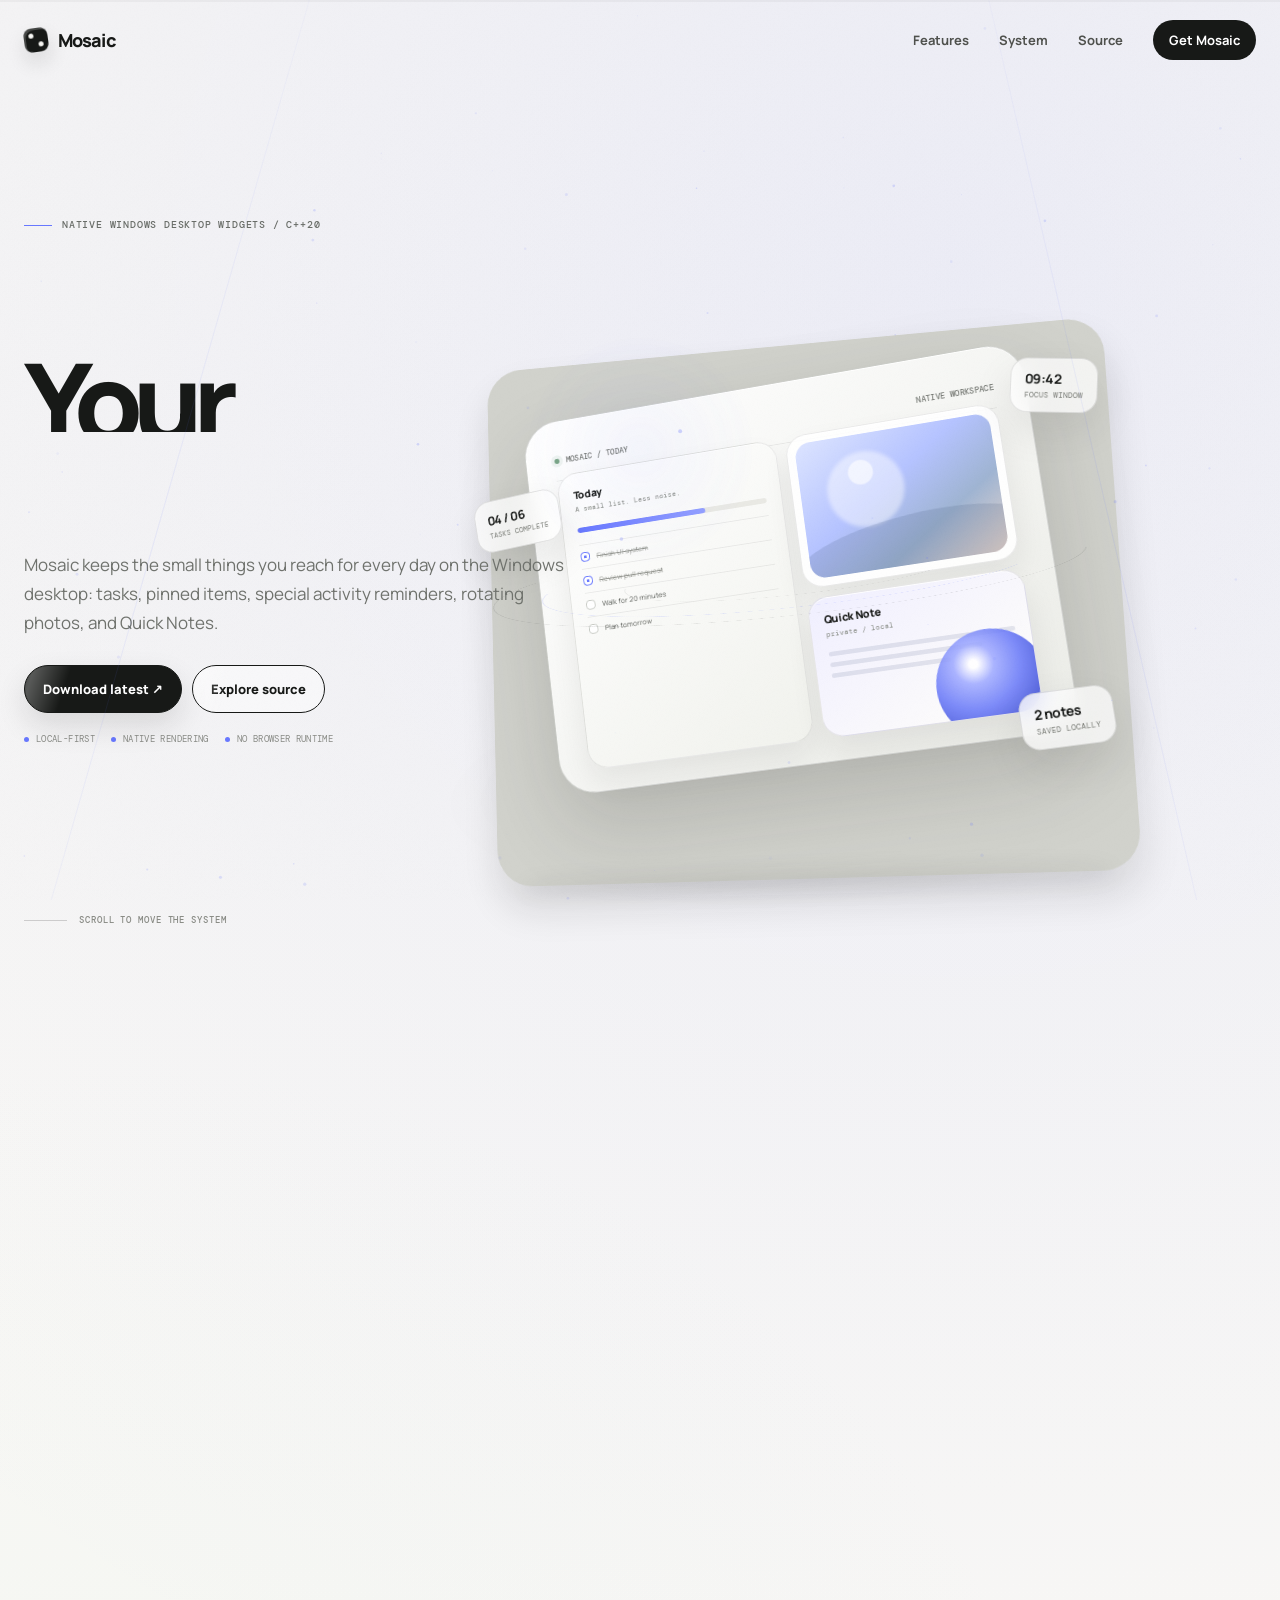
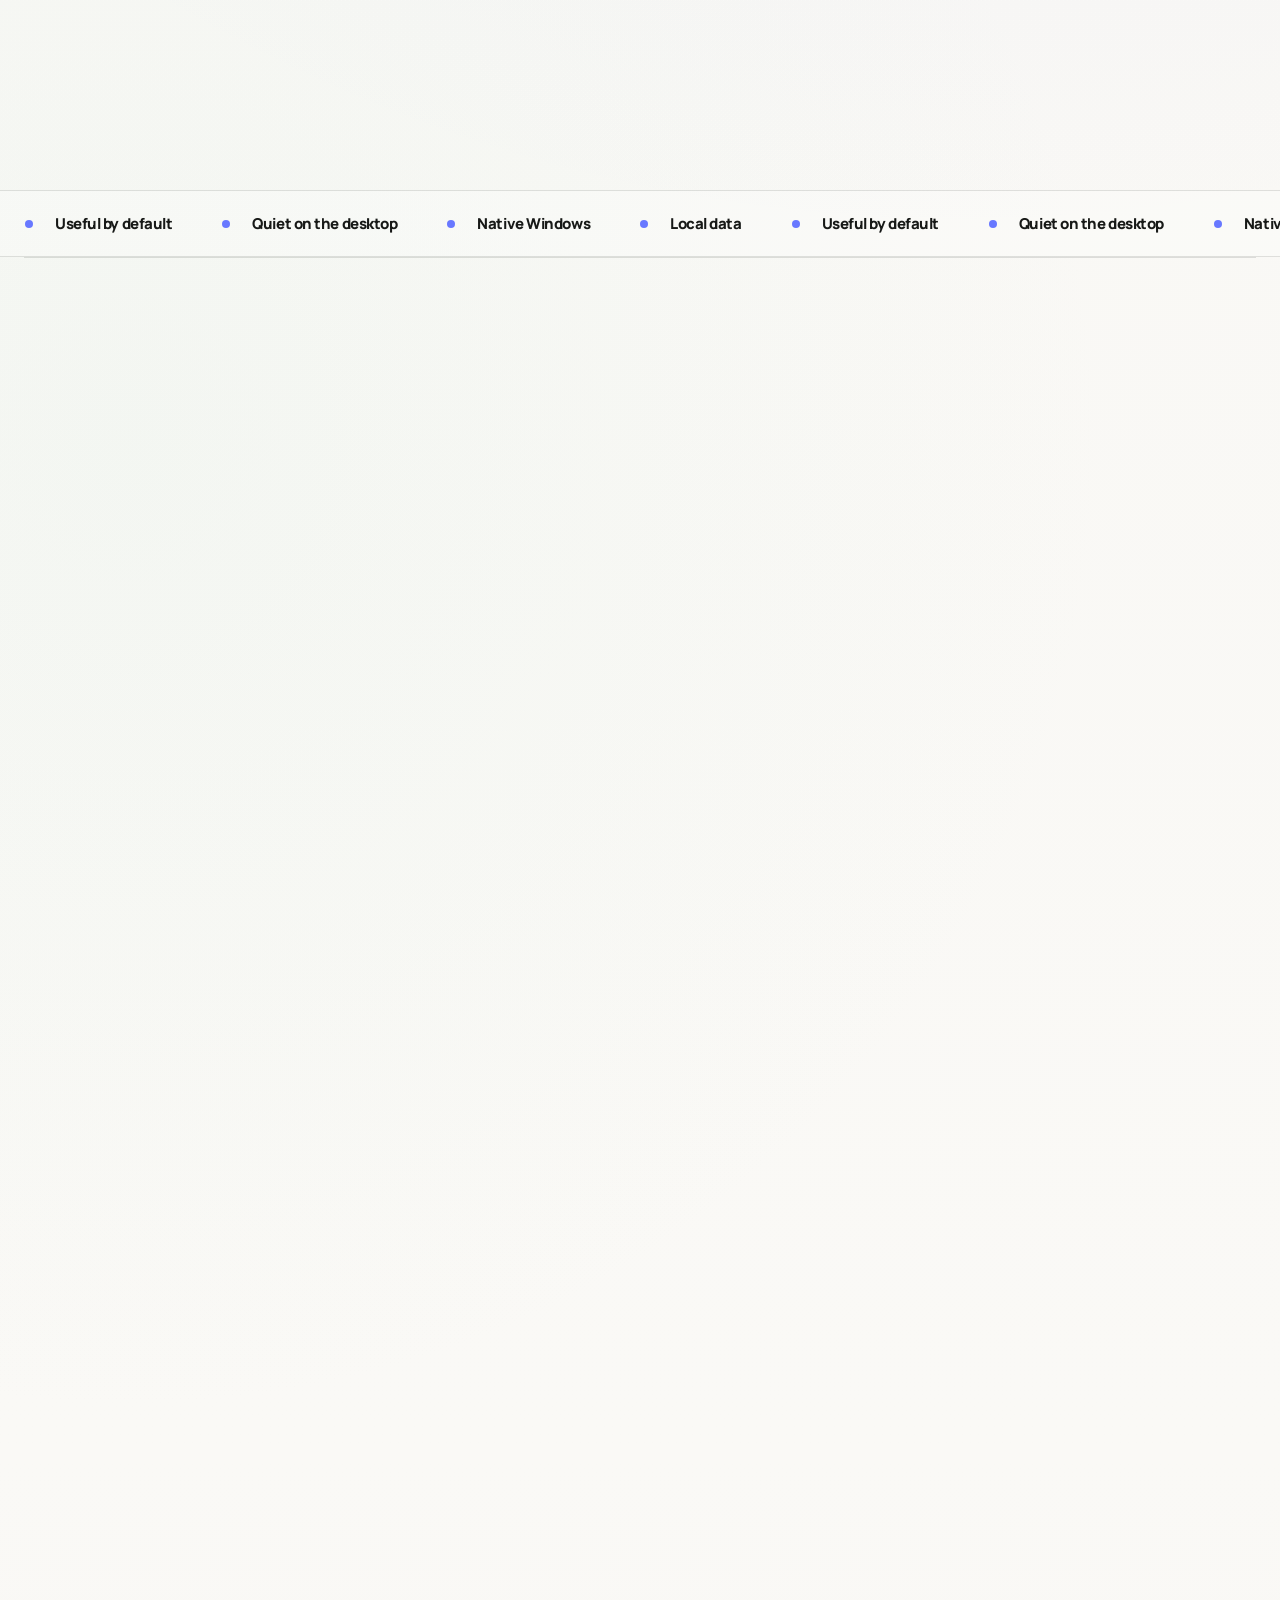
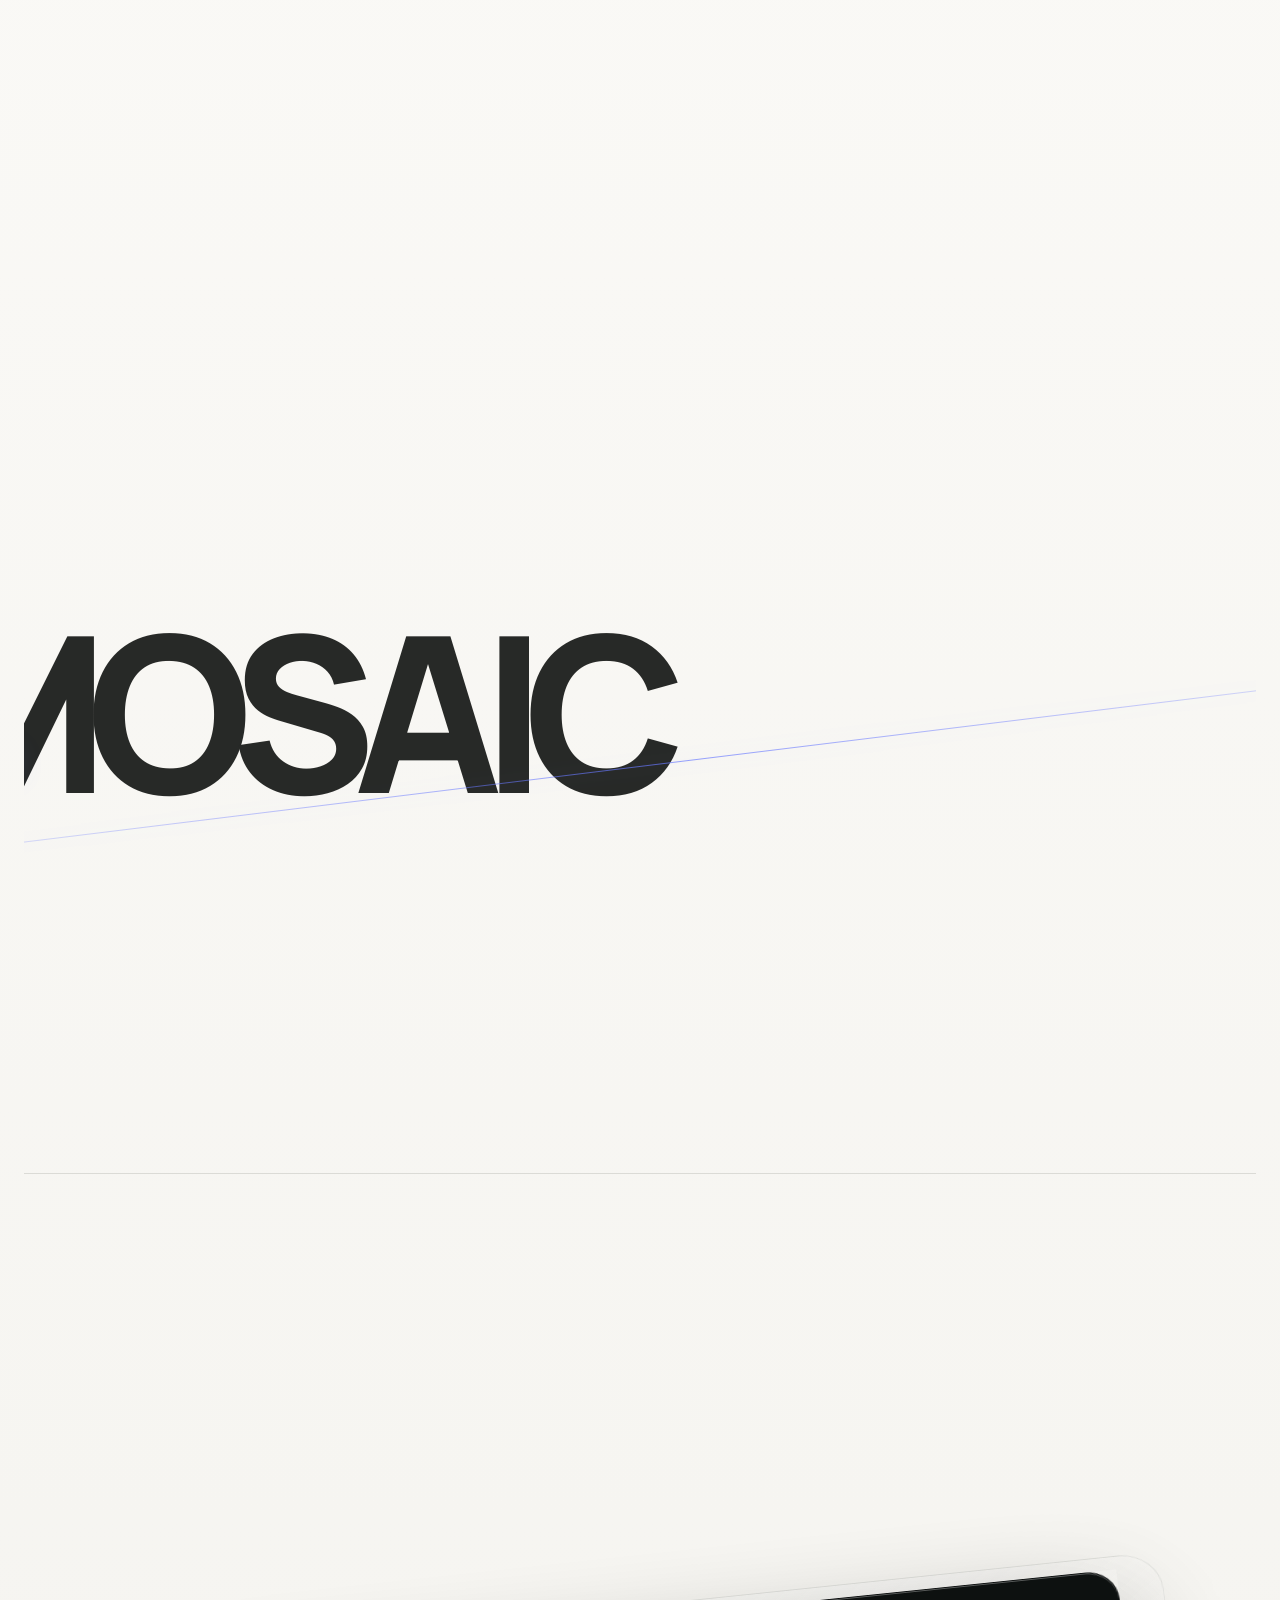
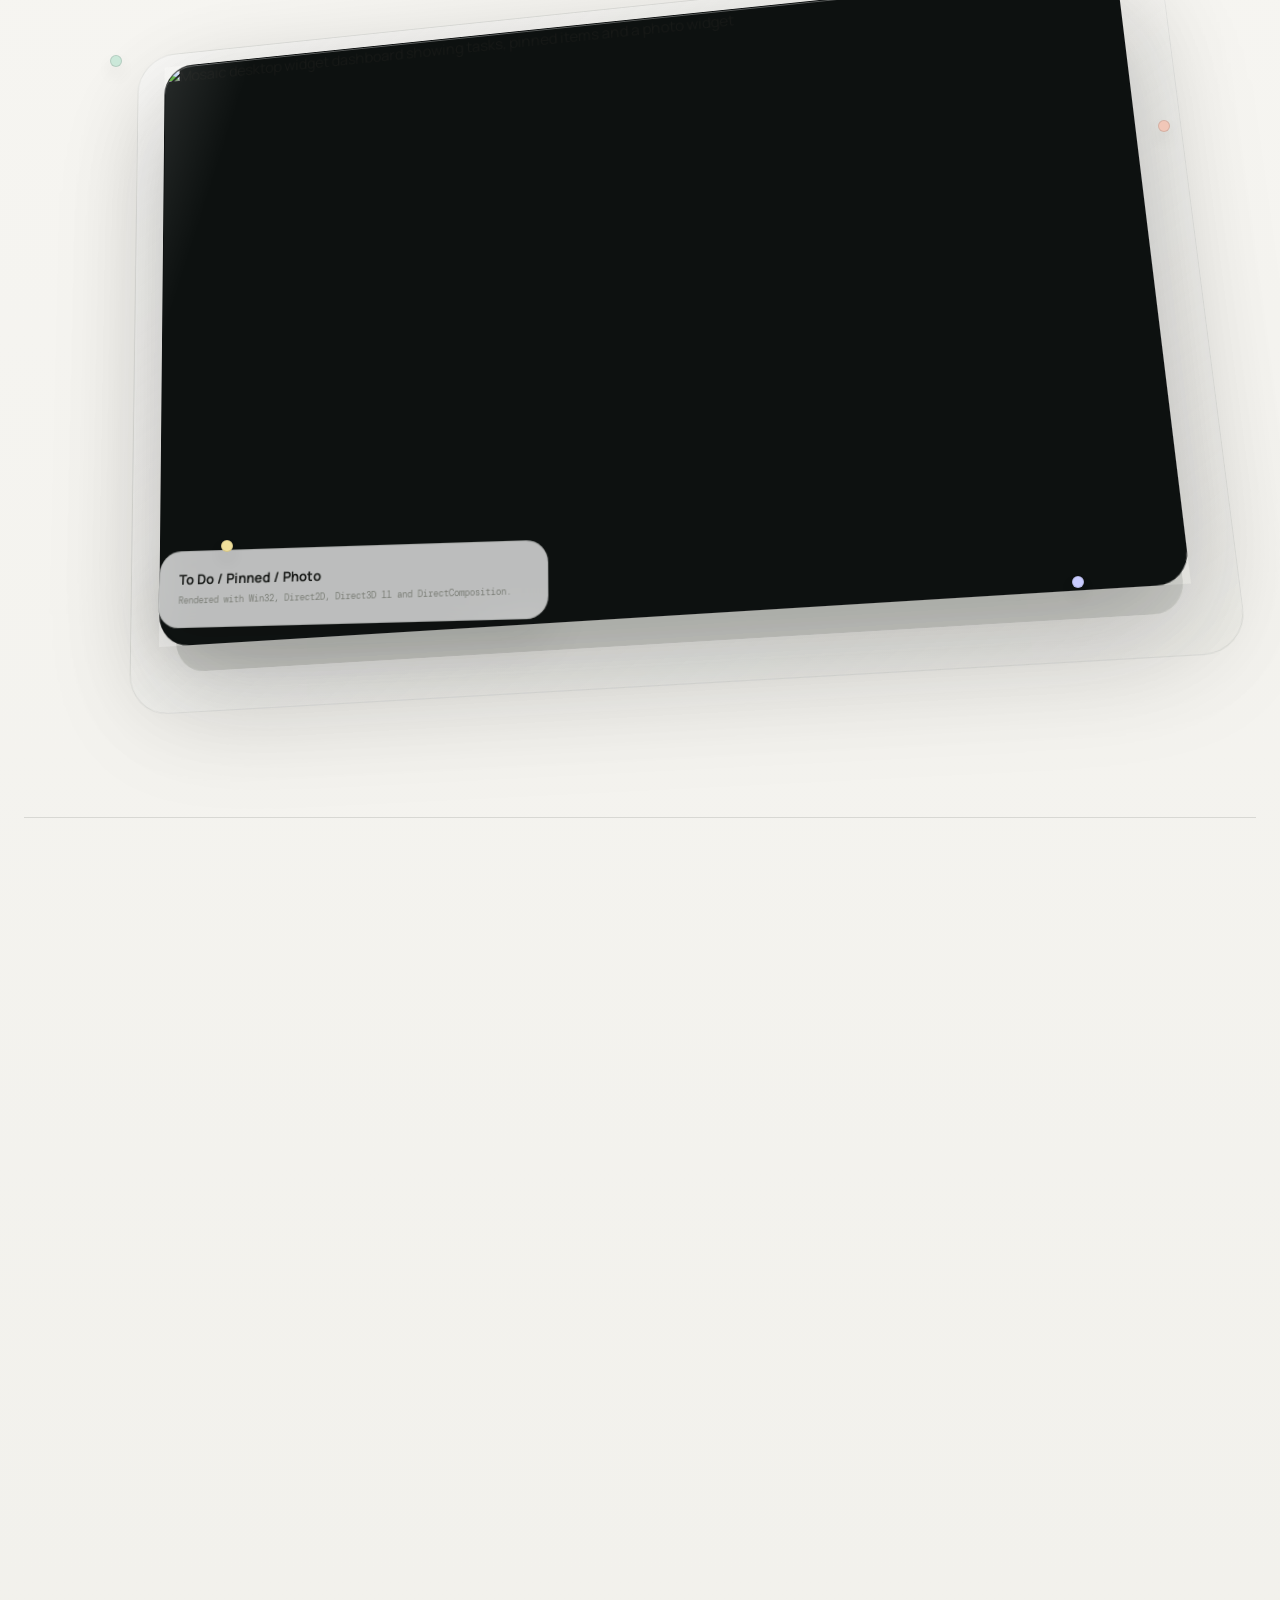
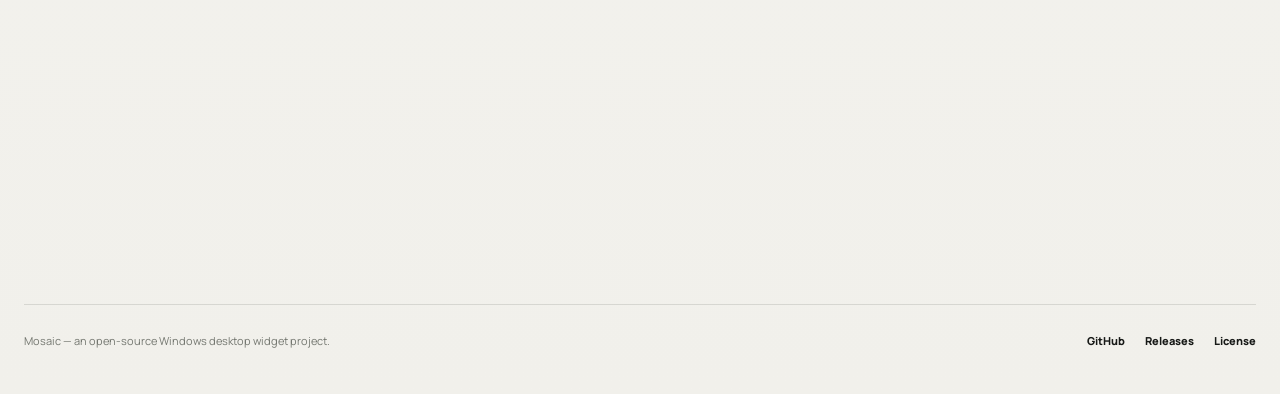
==== docs/web/index.html @ 10dc1e73 "adding the index.html file" ====
<!doctype html>
<html lang="en">
<head>
  <meta charset="utf-8">
  <meta name="viewport" content="width=device-width, initial-scale=1">
  <title>Mosaic — Desktop, in motion.</title>
  <meta name="description" content="Mosaic is a native Windows desktop widget dashboard built with C++20 for tasks, pinned items, reminders, photos and private notes.">
  <link rel="icon" href="../resources/icons/app.ico">
  <link rel="preconnect" href="https://fonts.googleapis.com">
  <link rel="preconnect" href="https://fonts.gstatic.com" crossorigin>
  <link href="https://fonts.googleapis.com/css2?family=DM+Mono:wght@400;500&family=Manrope:wght@400;500;600;700;800&display=swap" rel="stylesheet">
  <script defer src="https://cdnjs.cloudflare.com/ajax/libs/gsap/3.13.0/gsap.min.js"></script>
  <script defer src="https://cdnjs.cloudflare.com/ajax/libs/gsap/3.13.0/ScrollTrigger.min.js"></script>
  <style>
    :root {
      color-scheme: light;
      --bg: #f8f7f4;
      --bg-2: #f1f1ec;
      --paper: #fffefa;
      --ink: #171917;
      --muted: #6f726d;
      --line: rgba(23,25,23,.12);
      --line-strong: rgba(23,25,23,.18);
      --blue: #6878ff;
      --blue-deep: #4052df;
      --lavender: #c9ccff;
      --mint: #cbe8d9;
      --peach: #f1c7b8;
      --yellow: #f0df9a;
      --sky: #c4e3ef;
      --white: #fff;
      --shadow: 0 36px 100px rgba(20,24,20,.14);
      --shadow-soft: 0 18px 45px rgba(20,24,20,.09);
      --sans: Manrope, Inter, system-ui, -apple-system, BlinkMacSystemFont, "Segoe UI", sans-serif;
      --mono: "DM Mono", ui-monospace, SFMono-Regular, Menlo, Consolas, monospace;
    }

    * { box-sizing: border-box; }
    html { scroll-behavior: smooth; }
    body {
      margin: 0;
      color: var(--ink);
      background:
        radial-gradient(circle at 75% 4%, rgba(104,120,255,.09), transparent 24%),
        radial-gradient(circle at 10% 30%, rgba(203,232,217,.13), transparent 20%),
        linear-gradient(180deg, var(--bg) 0%, #faf9f6 45%, #f1f0eb 100%);
      font-family: var(--sans);
      -webkit-font-smoothing: antialiased;
      overflow-x: hidden;
    }
    body::after {
      content: "";
      position: fixed;
      inset: 0;
      pointer-events: none;
      z-index: 80;
      opacity: .17;
      background-image: url("data:image/svg+xml,%3Csvg xmlns='http://www.w3.org/2000/svg' width='180' height='180' viewBox='0 0 180 180'%3E%3Cfilter id='n'%3E%3CfeTurbulence type='fractalNoise' baseFrequency='.7' numOctaves='4' stitchTiles='stitch'/%3E%3C/filter%3E%3Crect width='100%25' height='100%25' filter='url(%23n)' opacity='.035'/%3E%3C/svg%3E");
      mix-blend-mode: multiply;
    }
    ::selection { background: var(--blue); color: #fff; }
    a { color: inherit; }
    button, a { -webkit-tap-highlight-color: transparent; }

    .shell { width: min(1240px, calc(100% - 48px)); margin: 0 auto; }
    .mono { font-family: var(--mono); }

    /* ---------- Top navigation ---------- */
    .site-header {
      height: 80px;
      display: flex;
      align-items: center;
      justify-content: space-between;
      position: relative;
      z-index: 90;
    }
    .brand {
      display: inline-flex;
      align-items: center;
      gap: 10px;
      text-decoration: none;
      font-weight: 800;
      letter-spacing: -.05em;
      font-size: 18px;
    }
    .brand-mark {
      position: relative;
      width: 24px;
      height: 24px;
      border-radius: 8px;
      background: var(--ink);
      transform: rotate(-8deg);
      box-shadow: inset 2px 2px 0 rgba(255,255,255,.2), 0 10px 20px rgba(23,25,23,.12);
    }
    .brand-mark::before,
    .brand-mark::after {
      content:"";
      position:absolute;
      width:5px; height:5px;
      border-radius:50%;
      background:var(--bg);
    }
    .brand-mark::before { left:5px; top:5px; }
    .brand-mark::after { right:5px; bottom:5px; }
    .nav {
      display:flex;
      align-items:center;
      gap:30px;
      font-size:13px;
      font-weight:700;
    }
    .nav a { text-decoration:none; color:#4f514d; transition:opacity .25s ease, transform .25s ease; }
    .nav a:hover { opacity:.55; transform:translateY(-1px); }
    .nav .cta {
      padding:11px 16px;
      border-radius:999px;
      background:var(--ink);
      color:#fff;
      transition:transform .35s cubic-bezier(.2,.8,.2,1), background .35s ease;
    }
    .nav .cta:hover { opacity:1; transform:translateY(-2px) scale(1.02); background:var(--blue); }

    /* ---------- Global ambient animation ---------- */
    .ambient {
      position: fixed;
      inset: 0;
      pointer-events:none;
      z-index: 2;
      overflow:hidden;
    }
    #particleCanvas { position:absolute; inset:0; width:100%; height:100%; }
    .cursor-aura {
      position:absolute;
      width:260px;
      height:260px;
      margin:-130px 0 0 -130px;
      border-radius:50%;
      background:radial-gradient(circle, rgba(104,120,255,.08), rgba(104,120,255,0) 66%);
      filter:blur(1px);
      transform:translate3d(-50vw,-50vh,0);
      opacity:.7;
      will-change:transform;
    }
    .ambient-thread {
      position:absolute;
      width:1px;
      height:180vh;
      top:-30vh;
      background:linear-gradient(to bottom, transparent, rgba(104,120,255,.14), transparent);
      filter:blur(.25px);
      opacity:.75;
      transform-origin:50% 50%;
    }
    .thread-a { left:12%; transform:rotate(16deg); animation:threadA 18s ease-in-out infinite; }
    .thread-b { right:13%; transform:rotate(-13deg); animation:threadB 21s ease-in-out infinite; }
    @keyframes threadA { 0%,100% { translate:0 0; } 50% { translate:22px 0; } }
    @keyframes threadB { 0%,100% { translate:0 0; } 50% { translate:-18px 0; } }

    /* ---------- Scroll progress ---------- */
    .scroll-meter {
      position:fixed;
      top:0; left:0;
      width:100%; height:2px;
      background:rgba(23,25,23,.045);
      z-index:120;
    }
    .scroll-meter span { display:block; width:0; height:100%; background:var(--blue); transform-origin:left center; }

    /* ---------- Hero: pinned, cinematic stage ---------- */
    .hero-wrap { position:relative; }
    .hero {
      min-height:190vh;
      position:relative;
      padding:30px 0 0;
    }
    .hero-sticky {
      position:sticky;
      top:0;
      height:calc(100vh - 4px);
      min-height:720px;
      display:grid;
      align-items:center;
      overflow:visible;
    }
    .hero-copy {
      position:absolute;
      left:0;
      top:11%;
      width:min(610px, 58vw);
      z-index:20;
    }
    .eyebrow {
      display:inline-flex;
      align-items:center;
      gap:10px;
      margin:0 0 22px;
      color:#696d68;
      font:500 10px/1.35 var(--mono);
      letter-spacing:.08em;
      text-transform:uppercase;
    }
    .eyebrow::before { content:""; width:28px; height:1px; background:var(--blue); }
    .hero h1 {
      margin:0;
      max-width:760px;
      font-size:clamp(70px, 8.6vw, 142px);
      line-height:.81;
      letter-spacing:-.09em;
      font-weight:800;
    }
    .hero h1 .line { display:block; overflow:hidden; }
    .hero h1 .word { display:inline-block; transform:translateY(115%); }
    .hero-desc {
      max-width:545px;
      margin:30px 0 0;
      font-size:17px;
      line-height:1.7;
      color:var(--muted);
    }
    .hero-actions { display:flex; flex-wrap:wrap; gap:10px; margin-top:27px; }
    .button {
      min-height:48px;
      display:inline-flex;
      align-items:center;
      justify-content:center;
      gap:9px;
      padding:0 18px;
      border-radius:999px;
      border:1px solid var(--ink);
      font-size:13px;
      font-weight:800;
      text-decoration:none;
      transition:transform .45s cubic-bezier(.2,.8,.2,1), background .35s ease, color .35s ease, box-shadow .35s ease;
      position:relative;
      overflow:hidden;
    }
    .button::after {
      content:"";
      position:absolute;
      left:-20%; top:-120%; width:45%; height:320%;
      background:linear-gradient(90deg, transparent, rgba(255,255,255,.28), transparent);
      transform:rotate(18deg);
      transition:transform .7s ease;
    }
    .button:hover { transform:translateY(-4px); }
    .button:hover::after { transform:translateX(300%) rotate(18deg); }
    .button-primary { background:var(--ink); color:#fff; box-shadow:0 13px 30px rgba(23,25,23,.12); }
    .button-primary:hover { background:var(--blue); border-color:var(--blue); box-shadow:0 16px 36px rgba(104,120,255,.22); }
    .button-secondary { background:rgba(255,255,255,.42); }
    .button-secondary:hover { background:rgba(255,255,255,.88); }
    .hero-meta { display:flex; flex-wrap:wrap; gap:16px; margin-top:20px; color:#8a8c87; font:400 9px/1.5 var(--mono); text-transform:uppercase; letter-spacing:.04em; }
    .hero-meta span { display:inline-flex; align-items:center; gap:7px; }
    .hero-meta i { width:5px; height:5px; border-radius:50%; background:var(--blue); }

    /* ---------- Hero 3D object ---------- */
    .hero-stage {
      position:absolute;
      inset:0;
      display:grid;
      place-items:center;
      perspective:1800px;
      pointer-events:none;
      z-index:12;
    }
    .hero-floor {
      position:absolute;
      width:740px;
      height:430px;
      border-radius:50%;
      background:radial-gradient(ellipse, rgba(23,25,23,.14), rgba(23,25,23,0) 70%);
      filter:blur(22px);
      transform:translate3d(170px,235px,-140px) rotateX(65deg) rotateZ(-10deg);
      opacity:.45;
    }
    .scene {
      width:min(730px, 58vw);
      aspect-ratio:1.18 / 1;
      position:relative;
      transform-style:preserve-3d;
      transform:translate3d(150px, 28px, 0) rotateX(8deg) rotateY(-13deg) rotateZ(-2deg) scale(.88);
      will-change:transform;
      z-index:10;
    }
    .scene-halo {
      position:absolute;
      left:10%; top:5%; width:80%; height:80%;
      border-radius:50%;
      background:
        radial-gradient(circle, rgba(104,120,255,.11), rgba(104,120,255,0) 62%),
        conic-gradient(from 15deg, rgba(201,204,255,.65), rgba(203,232,217,0), rgba(241,199,184,.55), rgba(196,227,239,0), rgba(201,204,255,.65));
      filter:blur(1px);
      animation:haloPulse 8s ease-in-out infinite;
      transform:translateZ(-50px);
    }
    @keyframes haloPulse { 0%,100% { scale:.94; rotate:0deg; opacity:.72; } 50% { scale:1.02; rotate:9deg; opacity:1; } }

    .orbit-ring {
      position:absolute;
      left:4%; top:13%;
      width:92%; height:68%;
      border:1px solid rgba(23,25,23,.11);
      border-radius:50%;
      transform:rotateX(69deg) rotateZ(-13deg) translateZ(-3px);
      animation:orbitFloat 18s linear infinite;
    }
    .orbit-ring::before,
    .orbit-ring::after { content:""; position:absolute; border:1px solid rgba(104,120,255,.17); border-radius:50%; }
    .orbit-ring::before { inset:8%; }
    .orbit-ring::after { inset:22%; border-color:rgba(23,25,23,.07); }
    .orbit-dot {
      position:absolute; width:14px; height:14px; border-radius:50%;
      top:-7px; left:24%;
      background:var(--blue);
      box-shadow:0 0 0 6px rgba(104,120,255,.10), 0 0 32px rgba(104,120,255,.4);
    }
    @keyframes orbitFloat { from { rotate:0deg; } to { rotate:360deg; } }

    .device {
      position:absolute;
      left:11%; top:13%; width:79%; height:70%;
      transform-style:preserve-3d;
      transform:translateZ(30px) rotateZ(-5deg);
    }
    .device-back {
      position:absolute; inset:0;
      border-radius:42px;
      background:linear-gradient(145deg, #ffffff, #ebece7);
      border:1px solid rgba(23,25,23,.16);
      box-shadow:0 38px 95px rgba(23,25,23,.16), inset 0 1px 0 rgba(255,255,255,.95);
    }
    .device-depth {
      position:absolute; inset:0;
      border-radius:42px;
      background:#d1d2cc;
      transform:translateZ(-30px) translateY(19px);
      box-shadow:0 26px 44px rgba(23,25,23,.12);
    }
    .device-depth::after {
      content:""; position:absolute; left:4%; right:4%; bottom:-10px; height:17px; border-radius:50%; background:rgba(23,25,23,.11); filter:blur(11px);
    }
    .device-topbar {
      position:absolute; left:6%; right:6%; top:6%; height:46px;
      display:flex; align-items:center; justify-content:space-between;
      border-bottom:1px solid rgba(23,25,23,.085);
      font:500 9px/1 var(--mono); color:#777a75;
      text-transform:uppercase; letter-spacing:.04em;
    }
    .device-topbar .left { display:flex; align-items:center; gap:8px; }
    .device-dot { width:6px; height:6px; border-radius:50%; background:#79a486; box-shadow:0 0 0 4px rgba(121,164,134,.11); }
    .device-content {
      position:absolute; left:6%; right:6%; top:15%; bottom:6%;
      display:grid; grid-template-columns:1.04fr .96fr; grid-template-rows:1.06fr .94fr; gap:11px;
      transform-style:preserve-3d;
    }
    .panel {
      position:relative;
      border:1px solid rgba(23,25,23,.09);
      border-radius:23px;
      overflow:hidden;
      background:rgba(255,255,255,.88);
      box-shadow:0 17px 33px rgba(23,25,23,.07), inset 0 1px 0 rgba(255,255,255,.9);
      transform-style:preserve-3d;
    }
    .panel.todo { grid-row:span 2; padding:17px; background:linear-gradient(145deg,#ffffff,#f1f2ed); }
    .panel.photo { padding:9px; }
    .panel.note { padding:16px; background:linear-gradient(145deg,#f0efff,#fffefa); }
    .panel-title { font-size:12px; font-weight:800; letter-spacing:-.03em; }
    .panel-sub { margin-top:3px; color:#858982; font:400 8px/1.4 var(--mono); }
    .progress { margin:16px 0 14px; height:6px; background:#e9e9e4; border-radius:999px; overflow:hidden; }
    .progress span { display:block; width:68%; height:100%; border-radius:inherit; background:linear-gradient(90deg,var(--blue),#94a0ff); animation:progressMove 5s ease-in-out infinite; }
    @keyframes progressMove { 0%,100% { width:62%; } 50% { width:76%; } }
    .task { display:flex; align-items:center; gap:8px; padding:8px 0; border-top:1px solid rgba(23,25,23,.07); font-size:8px; color:#585b56; }
    .task:first-of-type { border-top:0; }
    .check { width:11px; height:11px; border-radius:4px; border:1px solid #c6c9c3; background:#fff; }
    .task.done { color:#93958f; text-decoration:line-through; }
    .task.done .check { background:var(--blue); border-color:var(--blue); box-shadow:inset 0 0 0 3px #fff; }
    .photo-visual {
      position:relative; width:100%; height:100%; min-height:120px; border-radius:17px; overflow:hidden;
      background:
        radial-gradient(circle at 32% 28%, rgba(255,255,255,.62) 0 7%, transparent 8%),
        linear-gradient(145deg, #dce4ff 0%, #b5c3ff 42%, #9fb4d2 70%, #e8d6cc 100%);
    }
    .photo-visual::before { content:""; position:absolute; width:86px; height:86px; border-radius:50%; background:rgba(255,255,255,.46); left:14%; top:13%; filter:blur(2px); }
    .photo-visual::after { content:""; position:absolute; left:-10%; bottom:-22%; width:130%; height:58%; background:rgba(48,65,98,.14); border-radius:50% 50% 0 0; transform:rotate(-5deg); }
    .note-lines { margin-top:13px; display:grid; gap:7px; }
    .note-lines span { height:5px; border-radius:999px; background:rgba(65,79,124,.13); }
    .note-lines span:nth-child(2) { width:82%; }
    .note-lines span:nth-child(3) { width:64%; }
    .mini-orb {
      position:absolute; width:120px; height:120px; border-radius:50%; right:-11px; bottom:-26px;
      background:radial-gradient(circle at 36% 30%, #fff 0 4%, #9ca7ff 19%, #6475f7 44%, #3647d4 70%);
      filter:blur(.2px); opacity:.85; transform:translateZ(25px);
      animation:miniOrb 7s ease-in-out infinite;
    }
    @keyframes miniOrb { 0%,100% { transform:translate3d(0,0,25px) scale(1); } 50% { transform:translate3d(-8px,-8px,25px) scale(1.06); } }

    /* floating product fragments around main object */
    .float-card {
      position:absolute;
      padding:12px 14px;
      border-radius:18px;
      background:rgba(255,255,255,.73);
      border:1px solid rgba(23,25,23,.11);
      box-shadow:var(--shadow-soft);
      backdrop-filter:blur(12px);
      -webkit-backdrop-filter:blur(12px);
      font-size:10px;
      z-index:18;
      transform-style:preserve-3d;
      pointer-events:none;
    }
    .float-card strong { display:block; font-size:14px; letter-spacing:-.04em; }
    .float-card small { color:#777a74; font:400 8px/1.4 var(--mono); text-transform:uppercase; }
    .float-card.task-chip { left:3%; top:32%; transform:rotateZ(-8deg) translateZ(80px); animation:floatOne 7.5s ease-in-out infinite; }
    .float-card.time-chip { right:2%; top:16%; transform:rotateZ(6deg) translateZ(100px); animation:floatTwo 8.2s ease-in-out infinite; }
    .float-card.note-chip { right:3%; bottom:18%; transform:rotateZ(-5deg) translateZ(95px); animation:floatThree 9s ease-in-out infinite; }
    @keyframes floatOne { 0%,100% { translate:0 0; } 50% { translate:-6px -20px; } }
    @keyframes floatTwo { 0%,100% { translate:0 0; } 50% { translate:8px 16px; } }
    @keyframes floatThree { 0%,100% { translate:0 0; } 50% { translate:-7px 14px; } }

    .scroll-cue {
      position:absolute;
      left:0; bottom:9%;
      display:flex; align-items:center; gap:12px;
      color:#898b85;
      font:500 9px/1 var(--mono);
      letter-spacing:.1em; text-transform:uppercase;
    }
    .scroll-cue span { width:43px; height:1px; background:var(--line-strong); position:relative; overflow:hidden; }
    .scroll-cue span::after { content:""; position:absolute; left:-100%; width:100%; height:100%; background:var(--blue); animation:cue 2s linear infinite; }
    @keyframes cue { to { left:100%; } }

    /* ---------- Section framework ---------- */
    .section {
      position:relative;
      padding:150px 0;
      border-top:1px solid var(--line);
    }
    .section-head {
      display:grid;
      grid-template-columns:.86fr 1.14fr;
      gap:54px;
      align-items:end;
      margin-bottom:52px;
    }
    .section h2 {
      margin:0;
      font-size:clamp(42px, 5.4vw, 78px);
      line-height:.91;
      letter-spacing:-.075em;
      font-weight:800;
      max-width:770px;
    }
    .intro { margin:0; max-width:585px; font-size:16px; line-height:1.72; color:var(--muted); }

    /* ---------- Marquee ---------- */
    .marquee {
      width:100vw;
      margin-left:50%; transform:translateX(-50%);
      overflow:hidden;
      border-top:1px solid var(--line);
      border-bottom:1px solid var(--line);
      background:rgba(255,255,255,.25);
    }
    .marquee-track {
      display:flex; width:max-content;
      animation:marquee 24s linear infinite;
    }
    .marquee-item {
      display:flex; align-items:center; gap:22px;
      padding:22px 25px;
      font-weight:800; font-size:15px;
      letter-spacing:-.03em;
      white-space:nowrap;
    }
    .marquee-item i { width:8px; height:8px; border-radius:50%; background:var(--blue); display:block; }
    @keyframes marquee { to { transform:translateX(-50%); } }

    /* ---------- Features: animated mosaic grid ---------- */
    .feature-grid {
      display:grid;
      grid-template-columns:repeat(12, minmax(0,1fr));
      gap:12px;
    }
    .feature {
      min-height:350px;
      padding:23px 23px 0;
      border:1px solid var(--line);
      border-radius:28px;
      background:rgba(255,255,255,.38);
      overflow:hidden;
      position:relative;
      transform-style:preserve-3d;
      will-change:transform;
    }
    .feature:nth-child(1), .feature:nth-child(4) { grid-column:span 7; }
    .feature:nth-child(2), .feature:nth-child(3), .feature:nth-child(5), .feature:nth-child(6) { grid-column:span 5; }
    .feature:nth-child(2) { background:linear-gradient(145deg,rgba(201,204,255,.38),rgba(255,255,255,.34)); }
    .feature:nth-child(3) { background:linear-gradient(145deg,rgba(203,232,217,.42),rgba(255,255,255,.34)); }
    .feature:nth-child(4) { background:linear-gradient(145deg,rgba(196,227,239,.46),rgba(255,255,255,.34)); }
    .feature:nth-child(5) { background:linear-gradient(145deg,rgba(241,199,184,.4),rgba(255,255,255,.35)); }
    .feature:nth-child(6) { background:linear-gradient(145deg,rgba(240,223,154,.36),rgba(255,255,255,.35)); }
    .feature-number { display:block; margin-bottom:20px; color:#81847d; font:500 9px/1 var(--mono); text-transform:uppercase; letter-spacing:.08em; }
    .feature h3 { margin:0; font-size:24px; letter-spacing:-.05em; }
    .feature p { max-width:390px; margin:10px 0 0; color:#6f726c; font-size:13px; line-height:1.65; }
    .feature::after {
      content:"";
      position:absolute; width:200px; height:200px;
      right:-55px; bottom:-70px;
      border-radius:50%;
      border:1px solid rgba(23,25,23,.1);
      transform:translateZ(30px);
      box-shadow:0 0 0 18px rgba(255,255,255,.15), 0 0 0 36px rgba(255,255,255,.1);
    }
    .feature-visual { position:absolute; left:22px; right:22px; bottom:-42px; height:145px; transform-style:preserve-3d; }
    .tile {
      position:absolute; width:110px; height:74px; border-radius:18px;
      border:1px solid rgba(23,25,23,.12); box-shadow:0 18px 30px rgba(23,25,23,.09);
      transform-style:preserve-3d;
      background:var(--paper);
    }
    .tile::after { content:""; position:absolute; inset:9px; border:1px solid rgba(23,25,23,.08); border-radius:11px; }
    .tile.a { left:2%; bottom:5px; background:linear-gradient(145deg,#fff,#dfe3ff); transform:rotateZ(-8deg) rotateY(12deg) translateZ(20px); }
    .tile.b { left:26%; bottom:22px; background:linear-gradient(145deg,#f4fff9,#cbe8d9); transform:rotateZ(4deg) rotateY(-12deg) translateZ(35px); }
    .tile.c { left:53%; bottom:-3px; background:linear-gradient(145deg,#fff6f1,#f1c7b8); transform:rotateZ(10deg) rotateY(10deg) translateZ(15px); }
    .feature:hover .tile.a { animation:tileA 1.2s cubic-bezier(.2,.8,.2,1) forwards; }
    .feature:hover .tile.b { animation:tileB 1.2s cubic-bezier(.2,.8,.2,1) forwards; }
    .feature:hover .tile.c { animation:tileC 1.2s cubic-bezier(.2,.8,.2,1) forwards; }
    @keyframes tileA { to { translate:-6px -34px; rotate:-13deg; } }
    @keyframes tileB { to { translate:4px -43px; rotate:8deg; } }
    @keyframes tileC { to { translate:9px -20px; rotate:15deg; } }

    /* ---------- Interlude: giant type + moving line ---------- */
    .interlude {
      min-height:95vh;
      display:grid;
      align-items:center;
      position:relative;
      overflow:hidden;
    }
    .interlude-word {
      font-size:clamp(90px, 17vw, 250px);
      font-weight:800;
      letter-spacing:-.1em;
      line-height:.82;
      white-space:nowrap;
      transform:translateX(-8vw);
      opacity:.93;
    }
    .interlude-sub { max-width:430px; margin-top:24px; color:var(--muted); font-size:15px; line-height:1.7; }
    .sweep-line {
      position:absolute; width:160vw; height:1px;
      left:-30vw; top:52%;
      background:linear-gradient(90deg, transparent, rgba(104,120,255,.7), transparent);
      transform:rotate(-7deg);
      filter:drop-shadow(0 0 8px rgba(104,120,255,.3));
    }
    .sweep-orb {
      position:absolute; width:22px; height:22px; border-radius:50%; background:var(--blue);
      box-shadow:0 0 0 7px rgba(104,120,255,.1), 0 0 28px rgba(104,120,255,.3);
      top:calc(52% - 11px); left:-30px;
    }

    /* ---------- Product showcase ---------- */
    .showcase {
      min-height:115vh;
      display:grid;
      align-items:center;
    }
    .showcase-stage {
      min-height:720px;
      position:relative;
      perspective:1800px;
      display:grid;
      place-items:center;
      overflow:visible;
    }
    .showcase-frame {
      width:min(1000px, 90vw);
      aspect-ratio:1.63/1;
      position:relative;
      transform-style:preserve-3d;
      transform:rotateX(13deg) rotateY(-8deg) rotateZ(-3deg) translateZ(0);
      box-shadow:var(--shadow);
      will-change:transform;
    }
    .showcase-frame::before {
      content:""; position:absolute; inset:-38px -54px -64px;
      border:1px solid rgba(23,25,23,.08);
      border-radius:42px;
      transform:translateZ(-55px);
      background:linear-gradient(145deg,rgba(255,255,255,.48),rgba(220,222,217,.16));
    }
    .showcase-back {
      position:absolute; inset:0; border-radius:31px;
      background:#d7d8d3; transform:translateZ(-44px) translateY(24px);
    }
    .showcase-front {
      position:absolute; inset:0; overflow:hidden;
      border:1px solid rgba(23,25,23,.15);
      border-radius:31px;
      background:#0d1110;
      box-shadow:0 45px 120px rgba(23,25,23,.17), inset 0 1px 0 rgba(255,255,255,.3);
    }
    .showcase-front img { display:block; width:100%; height:100%; object-fit:cover; }
    .showcase-glint {
      position:absolute; left:-30%; top:-20%; width:28%; height:150%;
      background:linear-gradient(90deg,transparent,rgba(255,255,255,.16),transparent);
      transform:rotate(18deg);
      animation:glint 7s ease-in-out infinite;
    }
    @keyframes glint { 0%,55% { translate:0 0; opacity:0; } 65% { opacity:1; } 100% { translate:360% 0; opacity:0; } }
    .showcase-copy {
      position:absolute;
      left:3%; bottom:1%; z-index:5;
      width:min(380px,40vw);
      padding:17px 19px;
      border:1px solid var(--line);
      border-radius:21px;
      background:rgba(255,255,255,.72);
      backdrop-filter:blur(16px); -webkit-backdrop-filter:blur(16px);
      box-shadow:var(--shadow-soft);
      transform:translateZ(74px) rotateZ(2deg);
    }
    .showcase-copy strong { display:block; font-size:13px; }
    .showcase-copy p { margin:5px 0 0; color:#7c7f78; font:400 9px/1.55 var(--mono); }
    .showcase-bits { position:absolute; inset:0; pointer-events:none; z-index:12; }
    .bit { position:absolute; width:12px; height:12px; border-radius:50%; border:1px solid rgba(23,25,23,.13); background:#fff; box-shadow:0 8px 16px rgba(23,25,23,.08); }
    .bit.b1 { left:7%; top:15%; background:var(--mint); }
    .bit.b2 { right:7%; top:24%; background:var(--peach); }
    .bit.b3 { right:14%; bottom:11%; background:var(--lavender); }
    .bit.b4 { left:16%; bottom:16%; background:var(--yellow); }

    /* ---------- Technical section ---------- */
    .tech {
      display:grid;
      grid-template-columns:.82fr 1.18fr;
      gap:70px;
      align-items:start;
    }
    .tech-stack { display:flex; flex-wrap:wrap; gap:7px; margin-top:24px; }
    .tech-stack span { padding:9px 11px; border:1px solid var(--line); border-radius:999px; font:500 9px/1 var(--mono); color:#646762; background:rgba(255,255,255,.34); }
    .spec-list { border-top:1px solid var(--line); }
    .spec-row { display:grid; grid-template-columns:140px 1fr; gap:30px; padding:20px 0; border-bottom:1px solid var(--line); }
    .spec-row .label { color:#848780; font:500 9px/1.4 var(--mono); text-transform:uppercase; letter-spacing:.05em; }
    .spec-row .value { font-size:14px; line-height:1.65; color:#444742; }

    /* ---------- Closing ---------- */
    .closing { padding:70px 0 100px; }
    .privacy {
      display:grid; grid-template-columns:1fr auto; gap:40px; align-items:center;
      padding:46px;
      border-radius:34px;
      background:linear-gradient(135deg,#232825,#161917);
      color:#fff;
      position:relative;
      overflow:hidden;
    }
    .privacy::before {
      content:""; position:absolute; width:430px; height:430px; right:-110px; top:-150px; border-radius:50%;
      border:1px solid rgba(255,255,255,.08); box-shadow:0 0 0 34px rgba(255,255,255,.025), 0 0 0 68px rgba(255,255,255,.018);
      animation:privacyOrbit 16s linear infinite;
    }
    @keyframes privacyOrbit { to { rotate:360deg; } }
    .privacy .eyebrow { color:#b6bab3; position:relative; z-index:2; }
    .privacy .eyebrow::before { background:var(--blue); }
    .privacy h2 { position:relative; z-index:2; max-width:760px; margin:0; font-size:clamp(46px,6vw,84px); line-height:.88; letter-spacing:-.08em; }
    .privacy p { max-width:650px; margin:20px 0 0; color:#c4c8c1; line-height:1.7; font-size:14px; position:relative; z-index:2; }
    .privacy .button { background:var(--paper); color:var(--ink); border-color:var(--paper); position:relative; z-index:4; white-space:nowrap; }
    .privacy .button:hover { background:var(--blue); color:#fff; border-color:var(--blue); }

    footer { padding:28px 0 46px; border-top:1px solid var(--line); }
    .footer-inner { display:flex; justify-content:space-between; gap:20px; flex-wrap:wrap; color:#747770; font-size:11px; }
    .footer-inner p { margin:0; }
    .footer-links { display:flex; gap:20px; }
    .footer-links a { color:var(--ink); font-weight:800; text-decoration:none; }

    /* ---------- Accessibility / reveal ---------- */
    .reveal { opacity:0; transform:translateY(30px); }
    .reveal.is-in { opacity:1; transform:none; transition:opacity .9s ease, transform .9s cubic-bezier(.2,.8,.2,1); }

    @media (max-width: 980px) {
      .hero-copy { width:min(560px, 90vw); top:8%; }
      .scene { width:min(740px, 90vw); transform:translate3d(7vw, 110px,0) rotateX(8deg) rotateY(-11deg) rotateZ(-2deg) scale(.82); }
      .hero-stage { align-items:end; padding-bottom:12%; }
      .hero { min-height:165vh; }
      .section-head, .tech { grid-template-columns:1fr; gap:22px; }
      .feature:nth-child(n) { grid-column:span 6; }
      .showcase-stage { min-height:640px; }
      .privacy { grid-template-columns:1fr; }
    }

    @media (max-width: 680px) {
      .shell { width:min(100% - 28px, 640px); }
      .site-header { height:68px; }
      .nav { gap:13px; }
      .nav a:not(.cta) { display:none; }
      .hero { min-height:145vh; }
      .hero-sticky { min-height:680px; }
      .hero-copy { width:100%; top:5%; }
      .hero h1 { font-size:clamp(58px, 16vw, 88px); }
      .hero-desc { font-size:15px; margin-top:20px; }
      .hero-actions .button { flex:1 1 100%; }
      .scene { width:102vw; transform:translate3d(4vw, 120px,0) rotateX(7deg) rotateY(-8deg) rotateZ(-2deg) scale(.72); }
      .float-card { display:none; }
      .hero-floor { transform:translate3d(35px, 230px,-140px) rotateX(65deg) rotateZ(-10deg) scale(.8); }
      .section { padding:92px 0; }
      .section-head { margin-bottom:34px; }
      .feature:nth-child(n) { grid-column:span 12; min-height:320px; }
      .interlude { min-height:74vh; }
      .interlude-word { font-size:28vw; }
      .showcase { min-height:92vh; }
      .showcase-stage { min-height:500px; }
      .showcase-frame { width:102vw; }
      .showcase-copy { left:2%; width:73%; }
      .spec-row { grid-template-columns:1fr; gap:7px; }
      .privacy { padding:30px 24px; }
      .footer-inner { flex-direction:column; }
    }

    @media (prefers-reduced-motion: reduce) {
      *, *::before, *::after { scroll-behavior:auto !important; animation-duration:.01ms !important; animation-iteration-count:1 !important; transition-duration:.01ms !important; }
      .hero { min-height:auto; }
      .hero-sticky { position:relative; height:auto; min-height:700px; }
      .reveal { opacity:1 !important; transform:none !important; }
      .journey-node { display:none; }
    }
  </style>
</head>
<body>
  <div class="scroll-meter"><span></span></div>
  <div class="ambient" aria-hidden="true">
    <canvas id="particleCanvas"></canvas>
    <div class="cursor-aura"></div>
    <div class="ambient-thread thread-a"></div>
    <div class="ambient-thread thread-b"></div>
  </div>

  <header class="site-header shell">
    <a class="brand" href="#top" aria-label="Mosaic home">
      <span class="brand-mark" aria-hidden="true"></span>
      Mosaic
    </a>
    <nav class="nav" aria-label="Main navigation">
      <a href="#features">Features</a>
      <a href="#native">System</a>
      <a href="https://github.com/nabakrishna/mosaic-widget">Source</a>
      <a class="cta" href="https://github.com/nabakrishna/mosaic-widget/releases/latest">Get Mosaic</a>
    </nav>
  </header>

  <main id="top">
    <section class="hero-wrap" aria-labelledby="hero-title">
      <div class="hero">
        <div class="hero-sticky shell">
          <div class="hero-copy">
            <p class="eyebrow">Native Windows desktop widgets / C++20</p>
            <h1 id="hero-title" aria-label="Your desktop, in good order.">
              <span class="line"><span class="word">Your</span> <span class="word">desktop,</span></span>
              <span class="line"><span class="word">in</span> <span class="word">good</span> <span class="word">order.</span></span>
            </h1>
            <p class="hero-desc">Mosaic keeps the small things you reach for every day on the Windows desktop: tasks, pinned items, special activity reminders, rotating photos, and Quick Notes.</p>
            <div class="hero-actions">
              <a class="button button-primary magnetic" href="https://github.com/nabakrishna/mosaic-widget/releases/latest">Download latest ↗</a>
              <a class="button button-secondary magnetic" href="https://github.com/nabakrishna/mosaic-widget">Explore source</a>
            </div>
            <div class="hero-meta mono">
              <span><i></i>Local-first</span>
              <span><i></i>Native rendering</span>
              <span><i></i>No browser runtime</span>
            </div>
          </div>

          <div class="hero-stage" data-hero-stage>
            <div class="hero-floor"></div>
            <div class="scene" data-scene>
              <div class="scene-halo"></div>
              <div class="orbit-ring"><div class="orbit-dot"></div></div>
              <div class="float-card task-chip"><strong>04 / 06</strong><small>tasks complete</small></div>
              <div class="float-card time-chip"><strong>09:42</strong><small>focus window</small></div>
              <div class="float-card note-chip"><strong>2 notes</strong><small>saved locally</small></div>

              <div class="device-depth"></div>
              <div class="device">
                <div class="device-back"></div>
                <div class="device-topbar">
                  <div class="left"><span class="device-dot"></span><span>mosaic / today</span></div>
                  <span>native workspace</span>
                </div>
                <div class="device-content">
                  <div class="panel todo">
                    <div class="panel-title">Today</div>
                    <div class="panel-sub">A small list. Less noise.</div>
                    <div class="progress"><span></span></div>
                    <div class="task done"><span class="check"></span><span>Finish UI system</span></div>
                    <div class="task done"><span class="check"></span><span>Review pull request</span></div>
                    <div class="task"><span class="check"></span><span>Walk for 20 minutes</span></div>
                    <div class="task"><span class="check"></span><span>Plan tomorrow</span></div>
                  </div>
                  <div class="panel photo">
                    <div class="photo-visual"></div>
                  </div>
                  <div class="panel note">
                    <div class="panel-title">Quick Note</div>
                    <div class="panel-sub">private / local</div>
                    <div class="note-lines"><span></span><span></span><span></span></div>
                    <div class="mini-orb"></div>
                  </div>
                </div>
              </div>
            </div>
          </div>

          <div class="scroll-cue"><span></span>scroll to move the system</div>
        </div>
      </div>
    </section>

    <section class="marquee" aria-label="Mosaic principles">
      <div class="marquee-track">
        <div class="marquee-item"><i></i>Useful by default</div>
        <div class="marquee-item"><i></i>Quiet on the desktop</div>
        <div class="marquee-item"><i></i>Native Windows</div>
        <div class="marquee-item"><i></i>Local data</div>
        <div class="marquee-item"><i></i>Useful by default</div>
        <div class="marquee-item"><i></i>Quiet on the desktop</div>
        <div class="marquee-item"><i></i>Native Windows</div>
        <div class="marquee-item"><i></i>Local data</div>
      </div>
    </section>

    <section class="section shell" id="features">
      <div class="section-head reveal">
        <div>
          <p class="eyebrow">01 / Everyday layer</p>
          <h2>Six small tools. One calm surface.</h2>
        </div>
        <p class="intro">The interface is designed around things that deserve to be visible without asking for your attention. Each widget stays simple; together they form a flexible desktop composition.</p>
      </div>
      <div class="feature-grid">
        <article class="feature reveal" data-tilt>
          <span class="feature-number">01 / Tasks</span>
          <h3>To-do list</h3>
          <p>Add, edit, complete, and remove tasks. The list stays visible while the rest of the desktop remains uncluttered.</p>
          <div class="feature-visual"><span class="tile a"></span><span class="tile b"></span><span class="tile c"></span></div>
        </article>
        <article class="feature reveal" data-tilt>
          <span class="feature-number">02 / Pinboard</span>
          <h3>Pinned items</h3>
          <p>Keep important links, words, or items visible with local persistence and a dedicated place.</p>
          <div class="feature-visual"><span class="tile b"></span><span class="tile c"></span></div>
        </article>
        <article class="feature reveal" data-tilt>
          <span class="feature-number">03 / Schedule</span>
          <h3>Special activity</h3>
          <p>Set an activity for a date and let Mosaic surface a reminder when the moment arrives.</p>
          <div class="feature-visual"><span class="tile c"></span><span class="tile a"></span></div>
        </article>
        <article class="feature reveal" data-tilt>
          <span class="feature-number">04 / Photos</span>
          <h3>Rotating photo widget</h3>
          <p>Show local images with subtle transitions so the picture changes while the desktop stays quiet.</p>
          <div class="feature-visual"><span class="tile b"></span><span class="tile a"></span><span class="tile c"></span></div>
        </article>
        <article class="feature reveal" data-tilt>
          <span class="feature-number">05 / Notes</span>
          <h3>Private Quick Notes</h3>
          <p>Keep short notes protected locally with Windows data protection and optional device authentication.</p>
          <div class="feature-visual"><span class="tile a"></span><span class="tile c"></span></div>
        </article>
        <article class="feature reveal" data-tilt>
          <span class="feature-number">06 / Appearance</span>
          <h3>Make the layout yours</h3>
          <p>Control widget visibility, transparency, accent, radius, blur, and placement from settings.</p>
          <div class="feature-visual"><span class="tile c"></span><span class="tile b"></span><span class="tile a"></span></div>
        </article>
      </div>
    </section>

    <section class="interlude shell" aria-label="Mosaic visual interlude">
      <div>
        <p class="eyebrow reveal">One system / many arrangements</p>
        <div class="interlude-word" data-parallax-word>MOSAIC</div>
        <p class="interlude-sub reveal">Move a few pieces and the surface changes. The product stays recognizable because the underlying system stays consistent.</p>
      </div>
      <div class="sweep-line"></div>
      <div class="sweep-orb"></div>
    </section>

    <section class="section shell showcase" id="native">
      <div class="section-head reveal">
        <div>
          <p class="eyebrow">02 / Product frame</p>
          <h2>Real product. Real desktop.</h2>
        </div>
        <p class="intro">The marketing surface moves around the actual product instead of replacing it. The same calm depth used in the hero carries into the product frame below.</p>
      </div>

      <div class="showcase-stage">
        <div class="showcase-bits" aria-hidden="true">
          <span class="bit b1"></span><span class="bit b2"></span><span class="bit b3"></span><span class="bit b4"></span>
        </div>
        <figure class="showcase-frame" data-showcase>
          <div class="showcase-back"></div>
          <div class="showcase-front">
            <img src="mosaic-dashboard.png" alt="Mosaic desktop widget dashboard showing tasks, pinned items and a photo widget" width="1140" height="650">
            <div class="showcase-glint"></div>
          </div>
          <figcaption class="showcase-copy">
            <strong>To Do / Pinned / Photo</strong>
            <p>Rendered with Win32, Direct2D, Direct3D 11 and DirectComposition.</p>
          </figcaption>
        </figure>
      </div>
    </section>

    <section class="section shell">
      <div class="tech">
        <div class="reveal">
          <p class="eyebrow">03 / Built for Windows</p>
          <h2>Native code. No browser runtime.</h2>
          <div class="tech-stack" aria-label="Technology stack">
            <span>C++20</span><span>Win32</span><span>Direct2D</span><span>Direct3D 11</span><span>DirectComposition</span><span>SQLite</span>
          </div>
        </div>
        <div class="spec-list reveal">
          <div class="spec-row"><div class="label">Runtime</div><div class="value">Native Windows application — no browser runtime.</div></div>
          <div class="spec-row"><div class="label">Rendering</div><div class="value">Win32, Direct2D, Direct3D 11 and DirectComposition.</div></div>
          <div class="spec-row"><div class="label">Storage</div><div class="value">Local SQLite database for everyday app data.</div></div>
          <div class="spec-row"><div class="label">Motion</div><div class="value">Short active transitions, pointer parallax, and scroll-driven presentation effects.</div></div>
          <div class="spec-row"><div class="label">Principle</div><div class="value">Keep the interface quiet. Let the details move.</div></div>
        </div>
      </div>
    </section>

    <section class="closing shell" aria-labelledby="privacy-title">
      <div class="privacy reveal">
        <div>
          <p class="eyebrow">04 / Local by design</p>
          <h2 id="privacy-title">Useful things stay close.</h2>
          <p>Mosaic stores its everyday app data locally. Quick Notes can use Windows data protection, keeping the private layer tied to the device account rather than turning the desktop into another cloud service.</p>
        </div>
        <a class="button magnetic" href="https://github.com/nabakrishna/mosaic-widget#data-and-privacy">Data & privacy ↗</a>
      </div>
    </section>
  </main>

  <footer class="shell">
    <div class="footer-inner">
      <p>Mosaic — an open-source Windows desktop widget project.</p>
      <nav class="footer-links" aria-label="Project links">
        <a href="https://github.com/nabakrishna/mosaic-widget">GitHub</a>
        <a href="https://github.com/nabakrishna/mosaic-widget/releases">Releases</a>
        <a href="https://github.com/nabakrishna/mosaic-widget/blob/main/LICENSE">License</a>
      </nav>
    </div>
  </footer>

  <script>
    (() => {
      const reduce = window.matchMedia('(prefers-reduced-motion: reduce)').matches;
      const root = document.documentElement;
      const progress = document.querySelector('.scroll-meter span');
      const cursor = document.querySelector('.cursor-aura');
      const scene = document.querySelector('[data-scene]');
      const hero = document.querySelector('.hero-wrap');
      const interludeWord = document.querySelector('[data-parallax-word]');
      const showcase = document.querySelector('[data-showcase]');

      /* Scroll meter that never needs layout work. */
      const updateProgress = () => {
        const max = document.documentElement.scrollHeight - window.innerHeight;
        progress.style.width = (max > 0 ? (window.scrollY / max) * 100 : 0) + '%';
      };
      window.addEventListener('scroll', updateProgress, {passive:true});
      window.addEventListener('resize', updateProgress);
      updateProgress();

      /* Pointer light + 3D hero steering. */
      let px = innerWidth * .5, py = innerHeight * .5;
      let tx = px, ty = py;
      let raf = 0;
      window.addEventListener('pointermove', e => { tx = e.clientX; ty = e.clientY; }, {passive:true});
      const pointerLoop = () => {
        px += (tx - px) * .08;
        py += (ty - py) * .08;
        if (cursor) cursor.style.transform = `translate3d(${px}px,${py}px,0)`;
        if (scene && hero && !reduce) {
          const r = hero.getBoundingClientRect();
          const inside = r.top < innerHeight && r.bottom > 0;
          if (inside) {
            const nx = ((tx - innerWidth * .5) / innerWidth) * 2;
            const ny = ((ty - innerHeight * .5) / innerHeight) * 2;
            scene.style.setProperty('--px', nx.toFixed(3));
            scene.style.setProperty('--py', ny.toFixed(3));
          }
        }
        raf = requestAnimationFrame(pointerLoop);
      };
      if (!reduce) raf = requestAnimationFrame(pointerLoop);

      /* Magnetic buttons: the movement is tiny and elastic, not gimmicky. */
      if (!reduce) {
        document.querySelectorAll('.magnetic').forEach(el => {
          el.addEventListener('pointermove', e => {
            const r = el.getBoundingClientRect();
            const x = (e.clientX - r.left - r.width / 2) * .12;
            const y = (e.clientY - r.top - r.height / 2) * .18;
            el.style.transform = `translate(${x}px,${y}px)`;
          });
          el.addEventListener('pointerleave', () => { el.style.transform = ''; });
        });
      }

      /* High-density but very quiet ambient particle field. */
      const canvas = document.getElementById('particleCanvas');
      const ctx = canvas.getContext('2d', {alpha:true});
      const dots = [];
      const DPR = Math.min(window.devicePixelRatio || 1, 2);
      function resizeCanvas() {
        canvas.width = Math.round(innerWidth * DPR);
        canvas.height = Math.round(innerHeight * DPR);
        canvas.style.width = innerWidth + 'px';
        canvas.style.height = innerHeight + 'px';
        ctx.setTransform(DPR,0,0,DPR,0,0);
      }
      resizeCanvas();
      for (let i=0; i<70; i++) dots.push({x:Math.random()*innerWidth,y:Math.random()*innerHeight,vx:(Math.random()-.5)*.12,vy:(Math.random()-.5)*.1,r:Math.random()*1.4+.3,a:Math.random()*.18+.04});
      window.addEventListener('resize', resizeCanvas);
      let particleRAF = 0;
      const particleLoop = () => {
        ctx.clearRect(0,0,innerWidth,innerHeight);
        if (!reduce) {
          for (const p of dots) {
            p.x += p.vx; p.y += p.vy;
            if (p.x < -20) p.x = innerWidth+20; if (p.x > innerWidth+20) p.x=-20;
            if (p.y < -20) p.y = innerHeight+20; if (p.y > innerHeight+20) p.y=-20;
            const dx = p.x - px, dy = p.y - py, d = Math.hypot(dx,dy);
            const influence = Math.max(0,1-d/260);
            ctx.beginPath();
            ctx.fillStyle = `rgba(104,120,255,${p.a + influence*.10})`;
            ctx.arc(p.x + dx*influence*.02, p.y + dy*influence*.02, p.r + influence*.5, 0, Math.PI*2);
            ctx.fill();
          }
        }
        particleRAF = requestAnimationFrame(particleLoop);
      };
      if (!reduce) particleRAF = requestAnimationFrame(particleLoop);

      const animate = () => {
        if (reduce || !window.gsap) return;
        gsap.registerPlugin(ScrollTrigger);

        /* Hero: text enters, then the same object becomes the scroll narrator. */
        gsap.to('.hero h1 .word', {y:'0%', duration:1.1, stagger:.08, ease:'power4.out', delay:.08});
        gsap.from('.hero-desc, .hero-actions, .hero-meta', {y:22, opacity:0, duration:.85, stagger:.08, ease:'power3.out', delay:.42});

        gsap.to('.scene', {
          scrollTrigger:{trigger:'.hero', start:'top top', end:'bottom top', scrub:1.25},
          x:'-=260', y:'+=110', z:-80,
          rotationX:18, rotationY:24, rotationZ:8,
          scale:.62,
          ease:'none'
        });
        gsap.to('.scene-halo', {
          scrollTrigger:{trigger:'.hero', start:'top top', end:'bottom top', scrub:1.25},
          rotation:100, scale:.68, opacity:.35, ease:'none'
        });
        gsap.to('.orbit-ring', {
          scrollTrigger:{trigger:'.hero', start:'top top', end:'bottom top', scrub:1.25},
          rotationZ:210, scale:.74, ease:'none'
        });
        gsap.to('.hero-copy', {
          scrollTrigger:{trigger:'.hero', start:'top top', end:'52% top', scrub:1},
          y:-130, opacity:.16, ease:'none'
        });
        gsap.to('.scroll-cue', {
          scrollTrigger:{trigger:'.hero', start:'top top', end:'18% top', scrub:true},
          opacity:0, y:18
        });

        /* Feature reveal + elegant tilt interaction. */
        gsap.utils.toArray('.reveal').forEach(el => {
          gsap.fromTo(el, {y:34, opacity:0}, {y:0, opacity:1, duration:.9, ease:'power3.out', scrollTrigger:{trigger:el, start:'top 86%', once:true}});
        });
        if (innerWidth > 720) {
          document.querySelectorAll('[data-tilt]').forEach(card => {
            card.addEventListener('pointermove', e => {
              const r = card.getBoundingClientRect();
              const x = (e.clientX-r.left)/r.width-.5;
              const y = (e.clientY-r.top)/r.height-.5;
              gsap.to(card,{rotationY:x*5,rotationX:-y*5,x:x*3,y:y*3,duration:.45,ease:'power3.out',overwrite:true});
            });
            card.addEventListener('pointerleave',()=>gsap.to(card,{rotationY:0,rotationX:0,x:0,y:0,duration:.7,ease:'power3.out'}));
          });
        }

        /* Huge editorial word sweeps sideways as the user crosses it. */
        gsap.to(interludeWord, {
          scrollTrigger:{trigger:'.interlude', start:'top bottom', end:'bottom top', scrub:1},
          x:'22vw', rotationZ:-3, ease:'none'
        });
        gsap.to('.sweep-orb', {
          scrollTrigger:{trigger:'.interlude', start:'top bottom', end:'bottom top', scrub:1},
          x:'calc(100vw + 80px)', ease:'none'
        });
        gsap.to('.sweep-line', {
          scrollTrigger:{trigger:'.interlude', start:'top bottom', end:'bottom top', scrub:1},
          rotation:8, scaleX:1.18, ease:'none'
        });

        /* Product frame rises, turns, then settles flat — like placing a physical object down. */
        gsap.fromTo(showcase,
          {rotationX:28,rotationY:-18,rotationZ:-6,y:130,z:-160,scale:.78},
          {rotationX:7,rotationY:-2,rotationZ:-1,y:0,z:0,scale:1,ease:'power3.out',
           scrollTrigger:{trigger:showcase.closest('.showcase-stage'),start:'top 82%',end:'center 44%',scrub:1.1}}
        );
        gsap.to('.showcase-bits .bit', {y:-40, stagger:.07, ease:'none', scrollTrigger:{trigger:showcase.closest('.showcase-stage'),start:'top bottom',end:'bottom top',scrub:1}});

        /* Copy subtly slides in opposite to the image to create depth. */
        gsap.utils.toArray('.spec-row').forEach((row,i)=>{
          gsap.from(row,{x:20,opacity:0,duration:.7,delay:i*.05,ease:'power3.out',scrollTrigger:{trigger:row,start:'top 88%',once:true}});
        });
      };

      if (document.readyState === 'complete') animate();
      else window.addEventListener('load', animate, {once:true});

      /* Extra hero pointer depth without changing the scroll narrative. */
      if (!reduce && scene) {
        const baseX = -13, baseY = 8;
        const updateDepth = () => {
          const nx = parseFloat(scene.style.getPropertyValue('--px')) || 0;
          const ny = parseFloat(scene.style.getPropertyValue('--py')) || 0;
          const scroll = Math.min(window.scrollY / Math.max(1, hero.offsetHeight), 1);
          scene.style.transform = `translate3d(${150 - scroll*220}px, ${28 + scroll*110}px, ${-scroll*80}px) rotateX(${baseY + -ny*5 + scroll*10}deg) rotateY(${baseX + nx*7 + scroll*28}deg) rotateZ(${-2 + scroll*10}deg) scale(${.88 - scroll*.22})`;
        };
        window.addEventListener('scroll',updateDepth,{passive:true});
        window.addEventListener('pointermove',updateDepth,{passive:true});
      }
    })();
  </script>
</body>
</html>
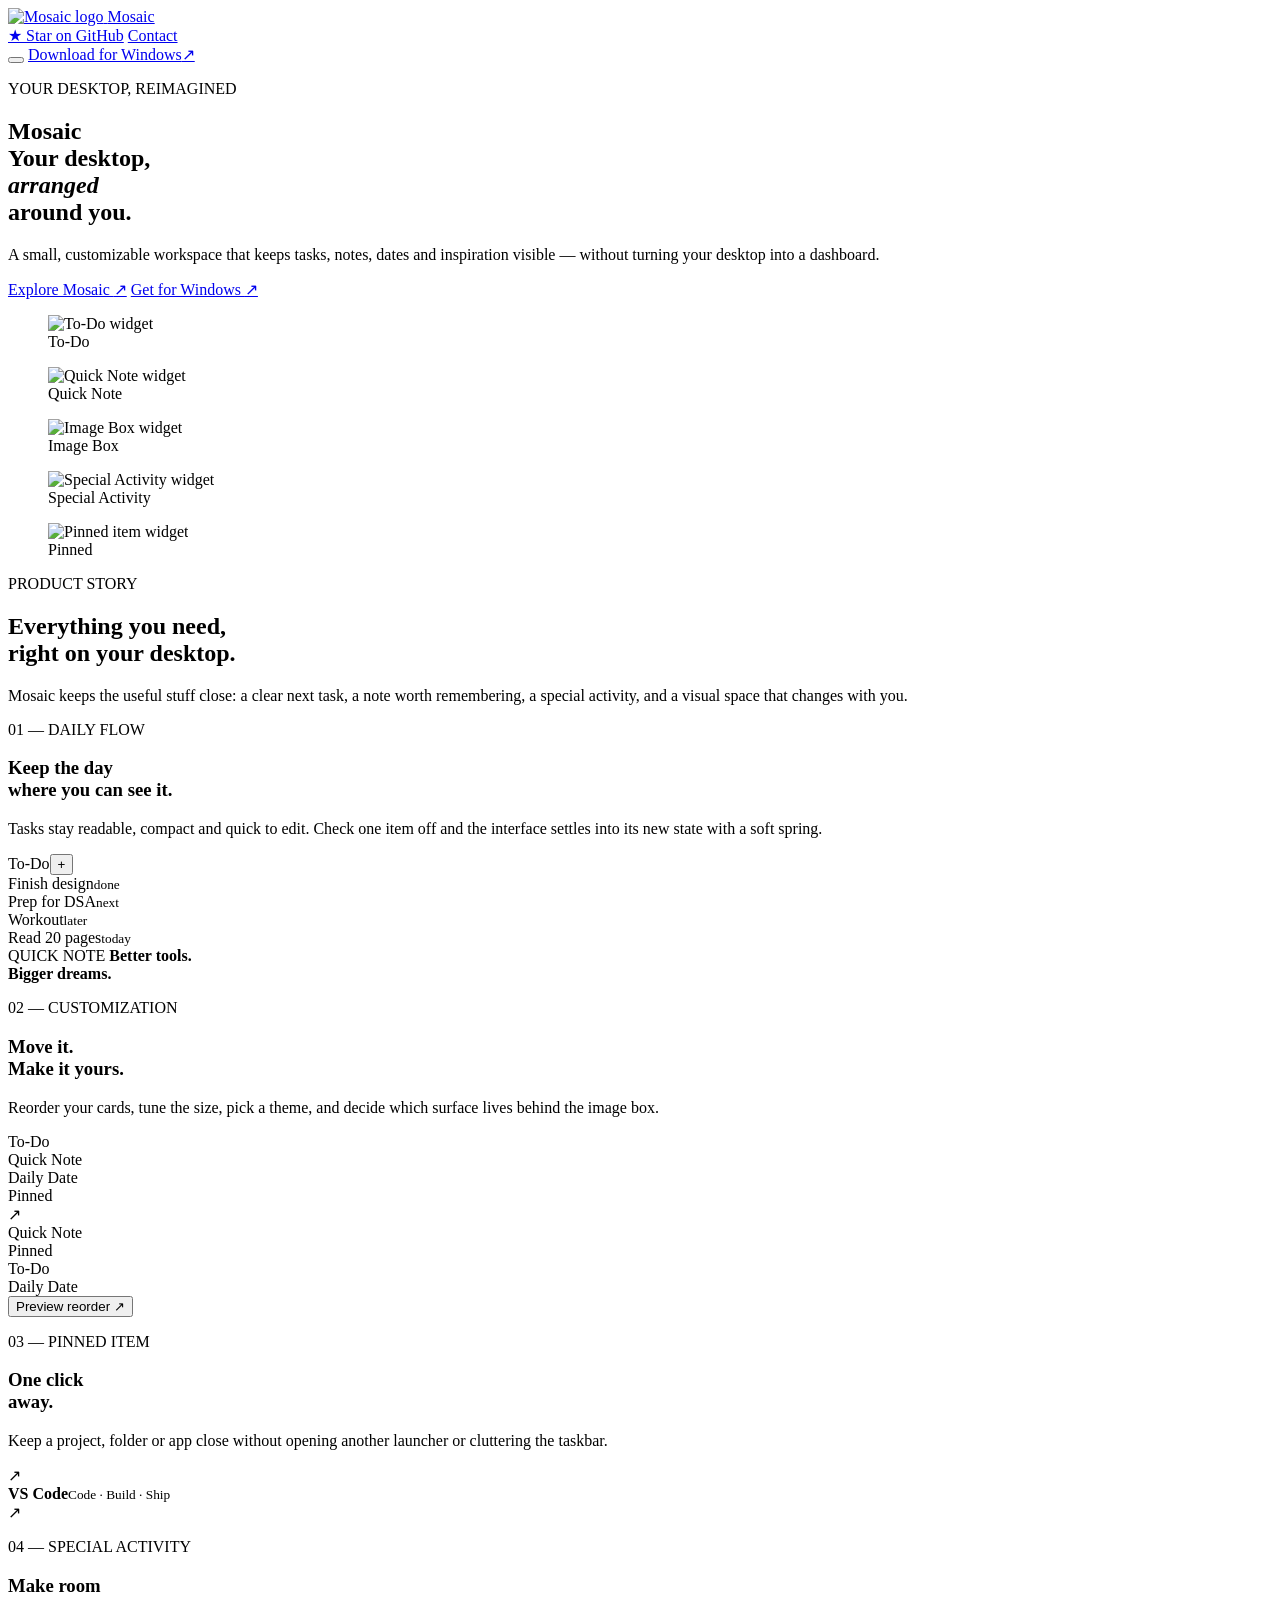
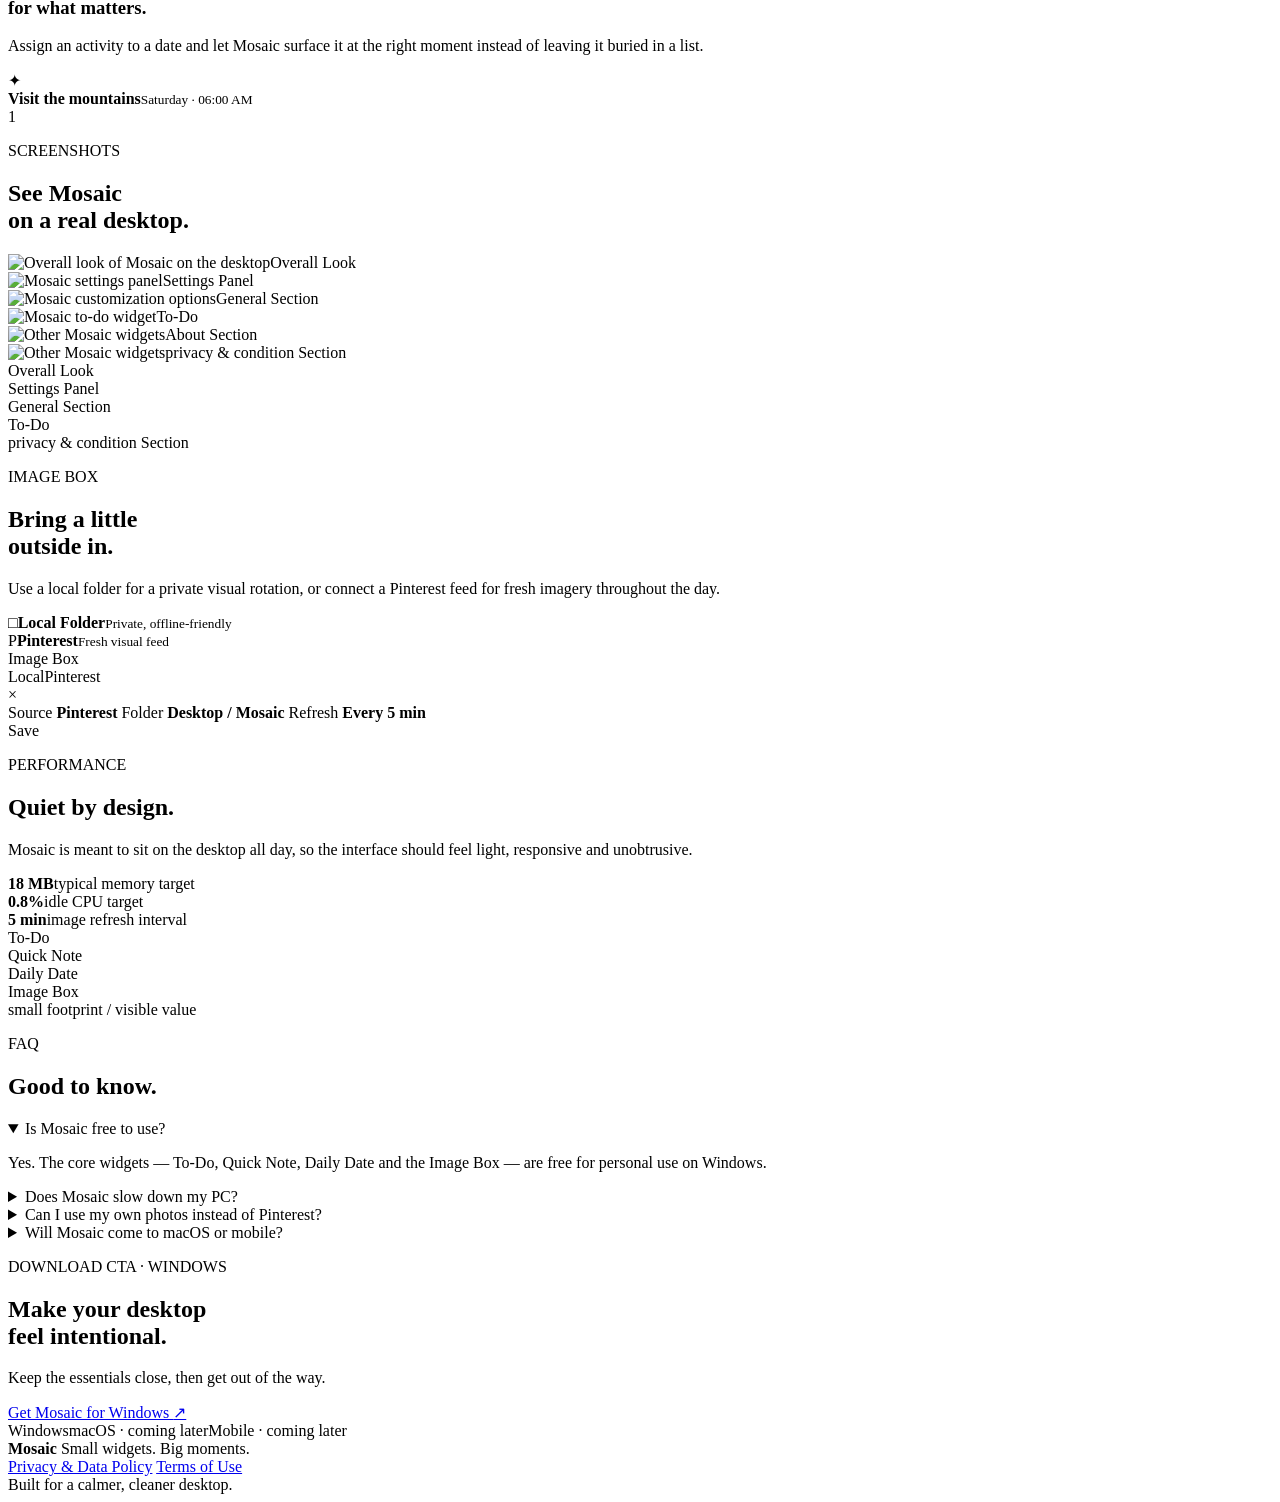
==== commit 6ddaa50a: "updating  this file" ====
--- a/docs/web/index.html
+++ b/docs/web/index.html
@@ -1,1143 +1,387 @@
-<!doctype html>
+<!DOCTYPE html>
 <html lang="en">
 <head>
-  <meta charset="utf-8">
-  <meta name="viewport" content="width=device-width, initial-scale=1">
-  <title>Mosaic — Desktop, in motion.</title>
-  <meta name="description" content="Mosaic is a native Windows desktop widget dashboard built with C++20 for tasks, pinned items, reminders, photos and private notes.">
-  <link rel="icon" href="../resources/icons/app.ico">
-  <link rel="preconnect" href="https://fonts.googleapis.com">
-  <link rel="preconnect" href="https://fonts.gstatic.com" crossorigin>
-  <link href="https://fonts.googleapis.com/css2?family=DM+Mono:wght@400;500&family=Manrope:wght@400;500;600;700;800&display=swap" rel="stylesheet">
-  <script defer src="https://cdnjs.cloudflare.com/ajax/libs/gsap/3.13.0/gsap.min.js"></script>
-  <script defer src="https://cdnjs.cloudflare.com/ajax/libs/gsap/3.13.0/ScrollTrigger.min.js"></script>
+  <meta charset="UTF-8" />
+  <meta name="viewport" content="width=device-width, initial-scale=1.0" />
+  <meta name="theme-color" content="#f5f4f1" />
+  <meta name="description" content="Mosaic — a lightweight, customizable desktop widget for Windows." />
+  <title>Mosaic</title>
+  <link rel="preconnect" href="https://fonts.googleapis.com" />
+  <link rel="preconnect" href="https://fonts.gstatic.com" crossorigin />
+  <link href="https://fonts.googleapis.com/css2?family=Outfit:wght@300;400;500;600;700&display=swap" rel="stylesheet" />
+  <link rel="stylesheet" href="style.css" />
   <style>
-    :root {
-      color-scheme: light;
-      --bg: #f8f7f4;
-      --bg-2: #f1f1ec;
-      --paper: #fffefa;
-      --ink: #171917;
-      --muted: #6f726d;
-      --line: rgba(23,25,23,.12);
-      --line-strong: rgba(23,25,23,.18);
-      --blue: #6878ff;
-      --blue-deep: #4052df;
-      --lavender: #c9ccff;
-      --mint: #cbe8d9;
-      --peach: #f1c7b8;
-      --yellow: #f0df9a;
-      --sky: #c4e3ef;
-      --white: #fff;
-      --shadow: 0 36px 100px rgba(20,24,20,.14);
-      --shadow-soft: 0 18px 45px rgba(20,24,20,.09);
-      --sans: Manrope, Inter, system-ui, -apple-system, BlinkMacSystemFont, "Segoe UI", sans-serif;
-      --mono: "DM Mono", ui-monospace, SFMono-Regular, Menlo, Consolas, monospace;
+    .legal-dialog {
+      width: min(900px, calc(100% - 32px));
+      height: min(760px, calc(100% - 32px));
+      max-width: none;
+      max-height: none;
+      padding: 0;
+      overflow: hidden;
+      border: 0;
+      border-radius: 20px;
+      background: #f4f3ef;
+      color: #151515;
+      box-shadow: 0 28px 90px rgba(0, 0, 0, .32);
     }
-
-    * { box-sizing: border-box; }
-    html { scroll-behavior: smooth; }
-    body {
-      margin: 0;
-      color: var(--ink);
-      background:
-        radial-gradient(circle at 75% 4%, rgba(104,120,255,.09), transparent 24%),
-        radial-gradient(circle at 10% 30%, rgba(203,232,217,.13), transparent 20%),
-        linear-gradient(180deg, var(--bg) 0%, #faf9f6 45%, #f1f0eb 100%);
-      font-family: var(--sans);
-      -webkit-font-smoothing: antialiased;
-      overflow-x: hidden;
-    }
-    body::after {
-      content: "";
-      position: fixed;
-      inset: 0;
-      pointer-events: none;
-      z-index: 80;
-      opacity: .17;
-      background-image: url("data:image/svg+xml,%3Csvg xmlns='http://www.w3.org/2000/svg' width='180' height='180' viewBox='0 0 180 180'%3E%3Cfilter id='n'%3E%3CfeTurbulence type='fractalNoise' baseFrequency='.7' numOctaves='4' stitchTiles='stitch'/%3E%3C/filter%3E%3Crect width='100%25' height='100%25' filter='url(%23n)' opacity='.035'/%3E%3C/svg%3E");
-      mix-blend-mode: multiply;
-    }
-    ::selection { background: var(--blue); color: #fff; }
-    a { color: inherit; }
-    button, a { -webkit-tap-highlight-color: transparent; }
-
-    .shell { width: min(1240px, calc(100% - 48px)); margin: 0 auto; }
-    .mono { font-family: var(--mono); }
-
-    /* ---------- Top navigation ---------- */
-    .site-header {
-      height: 80px;
-      display: flex;
-      align-items: center;
-      justify-content: space-between;
-      position: relative;
-      z-index: 90;
-    }
-    .brand {
-      display: inline-flex;
-      align-items: center;
-      gap: 10px;
-      text-decoration: none;
-      font-weight: 800;
-      letter-spacing: -.05em;
-      font-size: 18px;
-    }
-    .brand-mark {
-      position: relative;
-      width: 24px;
-      height: 24px;
-      border-radius: 8px;
-      background: var(--ink);
-      transform: rotate(-8deg);
-      box-shadow: inset 2px 2px 0 rgba(255,255,255,.2), 0 10px 20px rgba(23,25,23,.12);
-    }
-    .brand-mark::before,
-    .brand-mark::after {
-      content:"";
-      position:absolute;
-      width:5px; height:5px;
-      border-radius:50%;
-      background:var(--bg);
-    }
-    .brand-mark::before { left:5px; top:5px; }
-    .brand-mark::after { right:5px; bottom:5px; }
-    .nav {
-      display:flex;
-      align-items:center;
-      gap:30px;
-      font-size:13px;
-      font-weight:700;
-    }
-    .nav a { text-decoration:none; color:#4f514d; transition:opacity .25s ease, transform .25s ease; }
-    .nav a:hover { opacity:.55; transform:translateY(-1px); }
-    .nav .cta {
-      padding:11px 16px;
-      border-radius:999px;
-      background:var(--ink);
-      color:#fff;
-      transition:transform .35s cubic-bezier(.2,.8,.2,1), background .35s ease;
-    }
-    .nav .cta:hover { opacity:1; transform:translateY(-2px) scale(1.02); background:var(--blue); }
-
-    /* ---------- Global ambient animation ---------- */
-    .ambient {
-      position: fixed;
-      inset: 0;
-      pointer-events:none;
-      z-index: 2;
-      overflow:hidden;
-    }
-    #particleCanvas { position:absolute; inset:0; width:100%; height:100%; }
-    .cursor-aura {
-      position:absolute;
-      width:260px;
-      height:260px;
-      margin:-130px 0 0 -130px;
-      border-radius:50%;
-      background:radial-gradient(circle, rgba(104,120,255,.08), rgba(104,120,255,0) 66%);
-      filter:blur(1px);
-      transform:translate3d(-50vw,-50vh,0);
-      opacity:.7;
-      will-change:transform;
-    }
-    .ambient-thread {
-      position:absolute;
-      width:1px;
-      height:180vh;
-      top:-30vh;
-      background:linear-gradient(to bottom, transparent, rgba(104,120,255,.14), transparent);
-      filter:blur(.25px);
-      opacity:.75;
-      transform-origin:50% 50%;
-    }
-    .thread-a { left:12%; transform:rotate(16deg); animation:threadA 18s ease-in-out infinite; }
-    .thread-b { right:13%; transform:rotate(-13deg); animation:threadB 21s ease-in-out infinite; }
-    @keyframes threadA { 0%,100% { translate:0 0; } 50% { translate:22px 0; } }
-    @keyframes threadB { 0%,100% { translate:0 0; } 50% { translate:-18px 0; } }
-
-    /* ---------- Scroll progress ---------- */
-    .scroll-meter {
-      position:fixed;
-      top:0; left:0;
-      width:100%; height:2px;
-      background:rgba(23,25,23,.045);
-      z-index:120;
-    }
-    .scroll-meter span { display:block; width:0; height:100%; background:var(--blue); transform-origin:left center; }
-
-    /* ---------- Hero: pinned, cinematic stage ---------- */
-    .hero-wrap { position:relative; }
-    .hero {
-      min-height:190vh;
-      position:relative;
-      padding:30px 0 0;
-    }
-    .hero-sticky {
-      position:sticky;
-      top:0;
-      height:calc(100vh - 4px);
-      min-height:720px;
-      display:grid;
-      align-items:center;
-      overflow:visible;
-    }
-    .hero-copy {
-      position:absolute;
-      left:0;
-      top:11%;
-      width:min(610px, 58vw);
-      z-index:20;
-    }
-    .eyebrow {
-      display:inline-flex;
-      align-items:center;
-      gap:10px;
-      margin:0 0 22px;
-      color:#696d68;
-      font:500 10px/1.35 var(--mono);
-      letter-spacing:.08em;
-      text-transform:uppercase;
-    }
-    .eyebrow::before { content:""; width:28px; height:1px; background:var(--blue); }
-    .hero h1 {
-      margin:0;
-      max-width:760px;
-      font-size:clamp(70px, 8.6vw, 142px);
-      line-height:.81;
-      letter-spacing:-.09em;
-      font-weight:800;
-    }
-    .hero h1 .line { display:block; overflow:hidden; }
-    .hero h1 .word { display:inline-block; transform:translateY(115%); }
-    .hero-desc {
-      max-width:545px;
-      margin:30px 0 0;
-      font-size:17px;
-      line-height:1.7;
-      color:var(--muted);
-    }
-    .hero-actions { display:flex; flex-wrap:wrap; gap:10px; margin-top:27px; }
-    .button {
-      min-height:48px;
-      display:inline-flex;
-      align-items:center;
-      justify-content:center;
-      gap:9px;
-      padding:0 18px;
-      border-radius:999px;
-      border:1px solid var(--ink);
-      font-size:13px;
-      font-weight:800;
-      text-decoration:none;
-      transition:transform .45s cubic-bezier(.2,.8,.2,1), background .35s ease, color .35s ease, box-shadow .35s ease;
-      position:relative;
-      overflow:hidden;
-    }
-    .button::after {
-      content:"";
-      position:absolute;
-      left:-20%; top:-120%; width:45%; height:320%;
-      background:linear-gradient(90deg, transparent, rgba(255,255,255,.28), transparent);
-      transform:rotate(18deg);
-      transition:transform .7s ease;
-    }
-    .button:hover { transform:translateY(-4px); }
-    .button:hover::after { transform:translateX(300%) rotate(18deg); }
-    .button-primary { background:var(--ink); color:#fff; box-shadow:0 13px 30px rgba(23,25,23,.12); }
-    .button-primary:hover { background:var(--blue); border-color:var(--blue); box-shadow:0 16px 36px rgba(104,120,255,.22); }
-    .button-secondary { background:rgba(255,255,255,.42); }
-    .button-secondary:hover { background:rgba(255,255,255,.88); }
-    .hero-meta { display:flex; flex-wrap:wrap; gap:16px; margin-top:20px; color:#8a8c87; font:400 9px/1.5 var(--mono); text-transform:uppercase; letter-spacing:.04em; }
-    .hero-meta span { display:inline-flex; align-items:center; gap:7px; }
-    .hero-meta i { width:5px; height:5px; border-radius:50%; background:var(--blue); }
-
-    /* ---------- Hero 3D object ---------- */
-    .hero-stage {
-      position:absolute;
-      inset:0;
-      display:grid;
-      place-items:center;
-      perspective:1800px;
-      pointer-events:none;
-      z-index:12;
-    }
-    .hero-floor {
-      position:absolute;
-      width:740px;
-      height:430px;
-      border-radius:50%;
-      background:radial-gradient(ellipse, rgba(23,25,23,.14), rgba(23,25,23,0) 70%);
-      filter:blur(22px);
-      transform:translate3d(170px,235px,-140px) rotateX(65deg) rotateZ(-10deg);
-      opacity:.45;
-    }
-    .scene {
-      width:min(730px, 58vw);
-      aspect-ratio:1.18 / 1;
-      position:relative;
-      transform-style:preserve-3d;
-      transform:translate3d(150px, 28px, 0) rotateX(8deg) rotateY(-13deg) rotateZ(-2deg) scale(.88);
-      will-change:transform;
-      z-index:10;
-    }
-    .scene-halo {
-      position:absolute;
-      left:10%; top:5%; width:80%; height:80%;
-      border-radius:50%;
-      background:
-        radial-gradient(circle, rgba(104,120,255,.11), rgba(104,120,255,0) 62%),
-        conic-gradient(from 15deg, rgba(201,204,255,.65), rgba(203,232,217,0), rgba(241,199,184,.55), rgba(196,227,239,0), rgba(201,204,255,.65));
-      filter:blur(1px);
-      animation:haloPulse 8s ease-in-out infinite;
-      transform:translateZ(-50px);
-    }
-    @keyframes haloPulse { 0%,100% { scale:.94; rotate:0deg; opacity:.72; } 50% { scale:1.02; rotate:9deg; opacity:1; } }
-
-    .orbit-ring {
-      position:absolute;
-      left:4%; top:13%;
-      width:92%; height:68%;
-      border:1px solid rgba(23,25,23,.11);
-      border-radius:50%;
-      transform:rotateX(69deg) rotateZ(-13deg) translateZ(-3px);
-      animation:orbitFloat 18s linear infinite;
-    }
-    .orbit-ring::before,
-    .orbit-ring::after { content:""; position:absolute; border:1px solid rgba(104,120,255,.17); border-radius:50%; }
-    .orbit-ring::before { inset:8%; }
-    .orbit-ring::after { inset:22%; border-color:rgba(23,25,23,.07); }
-    .orbit-dot {
-      position:absolute; width:14px; height:14px; border-radius:50%;
-      top:-7px; left:24%;
-      background:var(--blue);
-      box-shadow:0 0 0 6px rgba(104,120,255,.10), 0 0 32px rgba(104,120,255,.4);
-    }
-    @keyframes orbitFloat { from { rotate:0deg; } to { rotate:360deg; } }
-
-    .device {
-      position:absolute;
-      left:11%; top:13%; width:79%; height:70%;
-      transform-style:preserve-3d;
-      transform:translateZ(30px) rotateZ(-5deg);
-    }
-    .device-back {
-      position:absolute; inset:0;
-      border-radius:42px;
-      background:linear-gradient(145deg, #ffffff, #ebece7);
-      border:1px solid rgba(23,25,23,.16);
-      box-shadow:0 38px 95px rgba(23,25,23,.16), inset 0 1px 0 rgba(255,255,255,.95);
-    }
-    .device-depth {
-      position:absolute; inset:0;
-      border-radius:42px;
-      background:#d1d2cc;
-      transform:translateZ(-30px) translateY(19px);
-      box-shadow:0 26px 44px rgba(23,25,23,.12);
-    }
-    .device-depth::after {
-      content:""; position:absolute; left:4%; right:4%; bottom:-10px; height:17px; border-radius:50%; background:rgba(23,25,23,.11); filter:blur(11px);
-    }
-    .device-topbar {
-      position:absolute; left:6%; right:6%; top:6%; height:46px;
-      display:flex; align-items:center; justify-content:space-between;
-      border-bottom:1px solid rgba(23,25,23,.085);
-      font:500 9px/1 var(--mono); color:#777a75;
-      text-transform:uppercase; letter-spacing:.04em;
-    }
-    .device-topbar .left { display:flex; align-items:center; gap:8px; }
-    .device-dot { width:6px; height:6px; border-radius:50%; background:#79a486; box-shadow:0 0 0 4px rgba(121,164,134,.11); }
-    .device-content {
-      position:absolute; left:6%; right:6%; top:15%; bottom:6%;
-      display:grid; grid-template-columns:1.04fr .96fr; grid-template-rows:1.06fr .94fr; gap:11px;
-      transform-style:preserve-3d;
-    }
-    .panel {
-      position:relative;
-      border:1px solid rgba(23,25,23,.09);
-      border-radius:23px;
-      overflow:hidden;
-      background:rgba(255,255,255,.88);
-      box-shadow:0 17px 33px rgba(23,25,23,.07), inset 0 1px 0 rgba(255,255,255,.9);
-      transform-style:preserve-3d;
-    }
-    .panel.todo { grid-row:span 2; padding:17px; background:linear-gradient(145deg,#ffffff,#f1f2ed); }
-    .panel.photo { padding:9px; }
-    .panel.note { padding:16px; background:linear-gradient(145deg,#f0efff,#fffefa); }
-    .panel-title { font-size:12px; font-weight:800; letter-spacing:-.03em; }
-    .panel-sub { margin-top:3px; color:#858982; font:400 8px/1.4 var(--mono); }
-    .progress { margin:16px 0 14px; height:6px; background:#e9e9e4; border-radius:999px; overflow:hidden; }
-    .progress span { display:block; width:68%; height:100%; border-radius:inherit; background:linear-gradient(90deg,var(--blue),#94a0ff); animation:progressMove 5s ease-in-out infinite; }
-    @keyframes progressMove { 0%,100% { width:62%; } 50% { width:76%; } }
-    .task { display:flex; align-items:center; gap:8px; padding:8px 0; border-top:1px solid rgba(23,25,23,.07); font-size:8px; color:#585b56; }
-    .task:first-of-type { border-top:0; }
-    .check { width:11px; height:11px; border-radius:4px; border:1px solid #c6c9c3; background:#fff; }
-    .task.done { color:#93958f; text-decoration:line-through; }
-    .task.done .check { background:var(--blue); border-color:var(--blue); box-shadow:inset 0 0 0 3px #fff; }
-    .photo-visual {
-      position:relative; width:100%; height:100%; min-height:120px; border-radius:17px; overflow:hidden;
-      background:
-        radial-gradient(circle at 32% 28%, rgba(255,255,255,.62) 0 7%, transparent 8%),
-        linear-gradient(145deg, #dce4ff 0%, #b5c3ff 42%, #9fb4d2 70%, #e8d6cc 100%);
-    }
-    .photo-visual::before { content:""; position:absolute; width:86px; height:86px; border-radius:50%; background:rgba(255,255,255,.46); left:14%; top:13%; filter:blur(2px); }
-    .photo-visual::after { content:""; position:absolute; left:-10%; bottom:-22%; width:130%; height:58%; background:rgba(48,65,98,.14); border-radius:50% 50% 0 0; transform:rotate(-5deg); }
-    .note-lines { margin-top:13px; display:grid; gap:7px; }
-    .note-lines span { height:5px; border-radius:999px; background:rgba(65,79,124,.13); }
-    .note-lines span:nth-child(2) { width:82%; }
-    .note-lines span:nth-child(3) { width:64%; }
-    .mini-orb {
-      position:absolute; width:120px; height:120px; border-radius:50%; right:-11px; bottom:-26px;
-      background:radial-gradient(circle at 36% 30%, #fff 0 4%, #9ca7ff 19%, #6475f7 44%, #3647d4 70%);
-      filter:blur(.2px); opacity:.85; transform:translateZ(25px);
-      animation:miniOrb 7s ease-in-out infinite;
-    }
-    @keyframes miniOrb { 0%,100% { transform:translate3d(0,0,25px) scale(1); } 50% { transform:translate3d(-8px,-8px,25px) scale(1.06); } }
-
-    /* floating product fragments around main object */
-    .float-card {
-      position:absolute;
-      padding:12px 14px;
-      border-radius:18px;
-      background:rgba(255,255,255,.73);
-      border:1px solid rgba(23,25,23,.11);
-      box-shadow:var(--shadow-soft);
-      backdrop-filter:blur(12px);
-      -webkit-backdrop-filter:blur(12px);
-      font-size:10px;
-      z-index:18;
-      transform-style:preserve-3d;
-      pointer-events:none;
-    }
-    .float-card strong { display:block; font-size:14px; letter-spacing:-.04em; }
-    .float-card small { color:#777a74; font:400 8px/1.4 var(--mono); text-transform:uppercase; }
-    .float-card.task-chip { left:3%; top:32%; transform:rotateZ(-8deg) translateZ(80px); animation:floatOne 7.5s ease-in-out infinite; }
-    .float-card.time-chip { right:2%; top:16%; transform:rotateZ(6deg) translateZ(100px); animation:floatTwo 8.2s ease-in-out infinite; }
-    .float-card.note-chip { right:3%; bottom:18%; transform:rotateZ(-5deg) translateZ(95px); animation:floatThree 9s ease-in-out infinite; }
-    @keyframes floatOne { 0%,100% { translate:0 0; } 50% { translate:-6px -20px; } }
-    @keyframes floatTwo { 0%,100% { translate:0 0; } 50% { translate:8px 16px; } }
-    @keyframes floatThree { 0%,100% { translate:0 0; } 50% { translate:-7px 14px; } }
-
-    .scroll-cue {
-      position:absolute;
-      left:0; bottom:9%;
-      display:flex; align-items:center; gap:12px;
-      color:#898b85;
-      font:500 9px/1 var(--mono);
-      letter-spacing:.1em; text-transform:uppercase;
-    }
-    .scroll-cue span { width:43px; height:1px; background:var(--line-strong); position:relative; overflow:hidden; }
-    .scroll-cue span::after { content:""; position:absolute; left:-100%; width:100%; height:100%; background:var(--blue); animation:cue 2s linear infinite; }
-    @keyframes cue { to { left:100%; } }
-
-    /* ---------- Section framework ---------- */
-    .section {
-      position:relative;
-      padding:150px 0;
-      border-top:1px solid var(--line);
-    }
-    .section-head {
-      display:grid;
-      grid-template-columns:.86fr 1.14fr;
-      gap:54px;
-      align-items:end;
-      margin-bottom:52px;
-    }
-    .section h2 {
-      margin:0;
-      font-size:clamp(42px, 5.4vw, 78px);
-      line-height:.91;
-      letter-spacing:-.075em;
-      font-weight:800;
-      max-width:770px;
-    }
-    .intro { margin:0; max-width:585px; font-size:16px; line-height:1.72; color:var(--muted); }
-
-    /* ---------- Marquee ---------- */
-    .marquee {
-      width:100vw;
-      margin-left:50%; transform:translateX(-50%);
-      overflow:hidden;
-      border-top:1px solid var(--line);
-      border-bottom:1px solid var(--line);
-      background:rgba(255,255,255,.25);
-    }
-    .marquee-track {
-      display:flex; width:max-content;
-      animation:marquee 24s linear infinite;
-    }
-    .marquee-item {
-      display:flex; align-items:center; gap:22px;
-      padding:22px 25px;
-      font-weight:800; font-size:15px;
-      letter-spacing:-.03em;
-      white-space:nowrap;
-    }
-    .marquee-item i { width:8px; height:8px; border-radius:50%; background:var(--blue); display:block; }
-    @keyframes marquee { to { transform:translateX(-50%); } }
-
-    /* ---------- Features: animated mosaic grid ---------- */
-    .feature-grid {
-      display:grid;
-      grid-template-columns:repeat(12, minmax(0,1fr));
-      gap:12px;
-    }
-    .feature {
-      min-height:350px;
-      padding:23px 23px 0;
-      border:1px solid var(--line);
-      border-radius:28px;
-      background:rgba(255,255,255,.38);
-      overflow:hidden;
-      position:relative;
-      transform-style:preserve-3d;
-      will-change:transform;
-    }
-    .feature:nth-child(1), .feature:nth-child(4) { grid-column:span 7; }
-    .feature:nth-child(2), .feature:nth-child(3), .feature:nth-child(5), .feature:nth-child(6) { grid-column:span 5; }
-    .feature:nth-child(2) { background:linear-gradient(145deg,rgba(201,204,255,.38),rgba(255,255,255,.34)); }
-    .feature:nth-child(3) { background:linear-gradient(145deg,rgba(203,232,217,.42),rgba(255,255,255,.34)); }
-    .feature:nth-child(4) { background:linear-gradient(145deg,rgba(196,227,239,.46),rgba(255,255,255,.34)); }
-    .feature:nth-child(5) { background:linear-gradient(145deg,rgba(241,199,184,.4),rgba(255,255,255,.35)); }
-    .feature:nth-child(6) { background:linear-gradient(145deg,rgba(240,223,154,.36),rgba(255,255,255,.35)); }
-    .feature-number { display:block; margin-bottom:20px; color:#81847d; font:500 9px/1 var(--mono); text-transform:uppercase; letter-spacing:.08em; }
-    .feature h3 { margin:0; font-size:24px; letter-spacing:-.05em; }
-    .feature p { max-width:390px; margin:10px 0 0; color:#6f726c; font-size:13px; line-height:1.65; }
-    .feature::after {
-      content:"";
-      position:absolute; width:200px; height:200px;
-      right:-55px; bottom:-70px;
-      border-radius:50%;
-      border:1px solid rgba(23,25,23,.1);
-      transform:translateZ(30px);
-      box-shadow:0 0 0 18px rgba(255,255,255,.15), 0 0 0 36px rgba(255,255,255,.1);
-    }
-    .feature-visual { position:absolute; left:22px; right:22px; bottom:-42px; height:145px; transform-style:preserve-3d; }
-    .tile {
-      position:absolute; width:110px; height:74px; border-radius:18px;
-      border:1px solid rgba(23,25,23,.12); box-shadow:0 18px 30px rgba(23,25,23,.09);
-      transform-style:preserve-3d;
-      background:var(--paper);
-    }
-    .tile::after { content:""; position:absolute; inset:9px; border:1px solid rgba(23,25,23,.08); border-radius:11px; }
-    .tile.a { left:2%; bottom:5px; background:linear-gradient(145deg,#fff,#dfe3ff); transform:rotateZ(-8deg) rotateY(12deg) translateZ(20px); }
-    .tile.b { left:26%; bottom:22px; background:linear-gradient(145deg,#f4fff9,#cbe8d9); transform:rotateZ(4deg) rotateY(-12deg) translateZ(35px); }
-    .tile.c { left:53%; bottom:-3px; background:linear-gradient(145deg,#fff6f1,#f1c7b8); transform:rotateZ(10deg) rotateY(10deg) translateZ(15px); }
-    .feature:hover .tile.a { animation:tileA 1.2s cubic-bezier(.2,.8,.2,1) forwards; }
-    .feature:hover .tile.b { animation:tileB 1.2s cubic-bezier(.2,.8,.2,1) forwards; }
-    .feature:hover .tile.c { animation:tileC 1.2s cubic-bezier(.2,.8,.2,1) forwards; }
-    @keyframes tileA { to { translate:-6px -34px; rotate:-13deg; } }
-    @keyframes tileB { to { translate:4px -43px; rotate:8deg; } }
-    @keyframes tileC { to { translate:9px -20px; rotate:15deg; } }
-
-    /* ---------- Interlude: giant type + moving line ---------- */
-    .interlude {
-      min-height:95vh;
-      display:grid;
-      align-items:center;
-      position:relative;
-      overflow:hidden;
-    }
-    .interlude-word {
-      font-size:clamp(90px, 17vw, 250px);
-      font-weight:800;
-      letter-spacing:-.1em;
-      line-height:.82;
-      white-space:nowrap;
-      transform:translateX(-8vw);
-      opacity:.93;
-    }
-    .interlude-sub { max-width:430px; margin-top:24px; color:var(--muted); font-size:15px; line-height:1.7; }
-    .sweep-line {
-      position:absolute; width:160vw; height:1px;
-      left:-30vw; top:52%;
-      background:linear-gradient(90deg, transparent, rgba(104,120,255,.7), transparent);
-      transform:rotate(-7deg);
-      filter:drop-shadow(0 0 8px rgba(104,120,255,.3));
-    }
-    .sweep-orb {
-      position:absolute; width:22px; height:22px; border-radius:50%; background:var(--blue);
-      box-shadow:0 0 0 7px rgba(104,120,255,.1), 0 0 28px rgba(104,120,255,.3);
-      top:calc(52% - 11px); left:-30px;
-    }
-
-    /* ---------- Product showcase ---------- */
-    .showcase {
-      min-height:115vh;
-      display:grid;
-      align-items:center;
-    }
-    .showcase-stage {
-      min-height:720px;
-      position:relative;
-      perspective:1800px;
-      display:grid;
-      place-items:center;
-      overflow:visible;
-    }
-    .showcase-frame {
-      width:min(1000px, 90vw);
-      aspect-ratio:1.63/1;
-      position:relative;
-      transform-style:preserve-3d;
-      transform:rotateX(13deg) rotateY(-8deg) rotateZ(-3deg) translateZ(0);
-      box-shadow:var(--shadow);
-      will-change:transform;
-    }
-    .showcase-frame::before {
-      content:""; position:absolute; inset:-38px -54px -64px;
-      border:1px solid rgba(23,25,23,.08);
-      border-radius:42px;
-      transform:translateZ(-55px);
-      background:linear-gradient(145deg,rgba(255,255,255,.48),rgba(220,222,217,.16));
-    }
-    .showcase-back {
-      position:absolute; inset:0; border-radius:31px;
-      background:#d7d8d3; transform:translateZ(-44px) translateY(24px);
-    }
-    .showcase-front {
-      position:absolute; inset:0; overflow:hidden;
-      border:1px solid rgba(23,25,23,.15);
-      border-radius:31px;
-      background:#0d1110;
-      box-shadow:0 45px 120px rgba(23,25,23,.17), inset 0 1px 0 rgba(255,255,255,.3);
-    }
-    .showcase-front img { display:block; width:100%; height:100%; object-fit:cover; }
-    .showcase-glint {
-      position:absolute; left:-30%; top:-20%; width:28%; height:150%;
-      background:linear-gradient(90deg,transparent,rgba(255,255,255,.16),transparent);
-      transform:rotate(18deg);
-      animation:glint 7s ease-in-out infinite;
-    }
-    @keyframes glint { 0%,55% { translate:0 0; opacity:0; } 65% { opacity:1; } 100% { translate:360% 0; opacity:0; } }
-    .showcase-copy {
-      position:absolute;
-      left:3%; bottom:1%; z-index:5;
-      width:min(380px,40vw);
-      padding:17px 19px;
-      border:1px solid var(--line);
-      border-radius:21px;
-      background:rgba(255,255,255,.72);
-      backdrop-filter:blur(16px); -webkit-backdrop-filter:blur(16px);
-      box-shadow:var(--shadow-soft);
-      transform:translateZ(74px) rotateZ(2deg);
-    }
-    .showcase-copy strong { display:block; font-size:13px; }
-    .showcase-copy p { margin:5px 0 0; color:#7c7f78; font:400 9px/1.55 var(--mono); }
-    .showcase-bits { position:absolute; inset:0; pointer-events:none; z-index:12; }
-    .bit { position:absolute; width:12px; height:12px; border-radius:50%; border:1px solid rgba(23,25,23,.13); background:#fff; box-shadow:0 8px 16px rgba(23,25,23,.08); }
-    .bit.b1 { left:7%; top:15%; background:var(--mint); }
-    .bit.b2 { right:7%; top:24%; background:var(--peach); }
-    .bit.b3 { right:14%; bottom:11%; background:var(--lavender); }
-    .bit.b4 { left:16%; bottom:16%; background:var(--yellow); }
-
-    /* ---------- Technical section ---------- */
-    .tech {
-      display:grid;
-      grid-template-columns:.82fr 1.18fr;
-      gap:70px;
-      align-items:start;
-    }
-    .tech-stack { display:flex; flex-wrap:wrap; gap:7px; margin-top:24px; }
-    .tech-stack span { padding:9px 11px; border:1px solid var(--line); border-radius:999px; font:500 9px/1 var(--mono); color:#646762; background:rgba(255,255,255,.34); }
-    .spec-list { border-top:1px solid var(--line); }
-    .spec-row { display:grid; grid-template-columns:140px 1fr; gap:30px; padding:20px 0; border-bottom:1px solid var(--line); }
-    .spec-row .label { color:#848780; font:500 9px/1.4 var(--mono); text-transform:uppercase; letter-spacing:.05em; }
-    .spec-row .value { font-size:14px; line-height:1.65; color:#444742; }
-
-    /* ---------- Closing ---------- */
-    .closing { padding:70px 0 100px; }
-    .privacy {
-      display:grid; grid-template-columns:1fr auto; gap:40px; align-items:center;
-      padding:46px;
-      border-radius:34px;
-      background:linear-gradient(135deg,#232825,#161917);
-      color:#fff;
-      position:relative;
-      overflow:hidden;
-    }
-    .privacy::before {
-      content:""; position:absolute; width:430px; height:430px; right:-110px; top:-150px; border-radius:50%;
-      border:1px solid rgba(255,255,255,.08); box-shadow:0 0 0 34px rgba(255,255,255,.025), 0 0 0 68px rgba(255,255,255,.018);
-      animation:privacyOrbit 16s linear infinite;
-    }
-    @keyframes privacyOrbit { to { rotate:360deg; } }
-    .privacy .eyebrow { color:#b6bab3; position:relative; z-index:2; }
-    .privacy .eyebrow::before { background:var(--blue); }
-    .privacy h2 { position:relative; z-index:2; max-width:760px; margin:0; font-size:clamp(46px,6vw,84px); line-height:.88; letter-spacing:-.08em; }
-    .privacy p { max-width:650px; margin:20px 0 0; color:#c4c8c1; line-height:1.7; font-size:14px; position:relative; z-index:2; }
-    .privacy .button { background:var(--paper); color:var(--ink); border-color:var(--paper); position:relative; z-index:4; white-space:nowrap; }
-    .privacy .button:hover { background:var(--blue); color:#fff; border-color:var(--blue); }
-
-    footer { padding:28px 0 46px; border-top:1px solid var(--line); }
-    .footer-inner { display:flex; justify-content:space-between; gap:20px; flex-wrap:wrap; color:#747770; font-size:11px; }
-    .footer-inner p { margin:0; }
-    .footer-links { display:flex; gap:20px; }
-    .footer-links a { color:var(--ink); font-weight:800; text-decoration:none; }
-
-    /* ---------- Accessibility / reveal ---------- */
-    .reveal { opacity:0; transform:translateY(30px); }
-    .reveal.is-in { opacity:1; transform:none; transition:opacity .9s ease, transform .9s cubic-bezier(.2,.8,.2,1); }
-
-    @media (max-width: 980px) {
-      .hero-copy { width:min(560px, 90vw); top:8%; }
-      .scene { width:min(740px, 90vw); transform:translate3d(7vw, 110px,0) rotateX(8deg) rotateY(-11deg) rotateZ(-2deg) scale(.82); }
-      .hero-stage { align-items:end; padding-bottom:12%; }
-      .hero { min-height:165vh; }
-      .section-head, .tech { grid-template-columns:1fr; gap:22px; }
-      .feature:nth-child(n) { grid-column:span 6; }
-      .showcase-stage { min-height:640px; }
-      .privacy { grid-template-columns:1fr; }
-    }
-
-    @media (max-width: 680px) {
-      .shell { width:min(100% - 28px, 640px); }
-      .site-header { height:68px; }
-      .nav { gap:13px; }
-      .nav a:not(.cta) { display:none; }
-      .hero { min-height:145vh; }
-      .hero-sticky { min-height:680px; }
-      .hero-copy { width:100%; top:5%; }
-      .hero h1 { font-size:clamp(58px, 16vw, 88px); }
-      .hero-desc { font-size:15px; margin-top:20px; }
-      .hero-actions .button { flex:1 1 100%; }
-      .scene { width:102vw; transform:translate3d(4vw, 120px,0) rotateX(7deg) rotateY(-8deg) rotateZ(-2deg) scale(.72); }
-      .float-card { display:none; }
-      .hero-floor { transform:translate3d(35px, 230px,-140px) rotateX(65deg) rotateZ(-10deg) scale(.8); }
-      .section { padding:92px 0; }
-      .section-head { margin-bottom:34px; }
-      .feature:nth-child(n) { grid-column:span 12; min-height:320px; }
-      .interlude { min-height:74vh; }
-      .interlude-word { font-size:28vw; }
-      .showcase { min-height:92vh; }
-      .showcase-stage { min-height:500px; }
-      .showcase-frame { width:102vw; }
-      .showcase-copy { left:2%; width:73%; }
-      .spec-row { grid-template-columns:1fr; gap:7px; }
-      .privacy { padding:30px 24px; }
-      .footer-inner { flex-direction:column; }
-    }
-
-    @media (prefers-reduced-motion: reduce) {
-      *, *::before, *::after { scroll-behavior:auto !important; animation-duration:.01ms !important; animation-iteration-count:1 !important; transition-duration:.01ms !important; }
-      .hero { min-height:auto; }
-      .hero-sticky { position:relative; height:auto; min-height:700px; }
-      .reveal { opacity:1 !important; transform:none !important; }
-      .journey-node { display:none; }
+    .legal-dialog::backdrop { background: rgba(14, 15, 20, .68); backdrop-filter: blur(5px); }
+    .legal-dialog-head { height: 58px; display: flex; align-items: center; justify-content: space-between; gap: 16px; padding: 0 18px; border-bottom: 1px solid rgba(21, 21, 21, .1); }
+    .legal-dialog-title { margin: 0; font: 600 15px "Outfit", sans-serif; }
+    .legal-dialog-close { display: grid; width: 36px; height: 36px; place-items: center; border: 0; border-radius: 50%; background: rgba(21, 21, 21, .07); color: inherit; font-size: 22px; cursor: pointer; }
+    .legal-dialog-close:hover { background: rgba(21, 21, 21, .13); }
+    .legal-dialog iframe { display: block; width: 100%; height: calc(100% - 58px); border: 0; background: #f4f3ef; }
+    @media (max-width: 600px) {
+      .legal-dialog { width: calc(100% - 20px); height: calc(100% - 20px); border-radius: 14px; }
+      .legal-dialog-head { height: 52px; }
+      .legal-dialog iframe { height: calc(100% - 52px); }
     }
   </style>
 </head>
 <body>
-  <div class="scroll-meter"><span></span></div>
-  <div class="ambient" aria-hidden="true">
-    <canvas id="particleCanvas"></canvas>
-    <div class="cursor-aura"></div>
-    <div class="ambient-thread thread-a"></div>
-    <div class="ambient-thread thread-b"></div>
+  <div class="cursor-glow" aria-hidden="true"></div>
+  <div class="scroll-progress" aria-hidden="true"></div>
+
+  <div class="header-wrap">
+  <header class="site-header">
+    <a class="brand" href="#top" aria-label="Mosaic home">
+      <!-- Replace the src below with your own logo file path -->
+      <img class="brand-logo" src="assets/app.ico" alt="Mosaic logo" />
+      <!-- <span class="brand-mark" aria-hidden="true">
+        <i></i><i></i><i></i><i></i>
+      </span> -->
+      <span>Mosaic</span>
+    </a>
+
+    <nav class="nav-links" aria-label="Main navigation" id="navLinks">
+      <a href="https://github.com/nabakrishna/mosaic-widget" target="_blank" rel="noopener">★ Star on GitHub</a>
+      <a href="mailto:you@example.com">Contact</a>
+    </nav>
+
+    <button class="nav-toggle" id="navToggle" type="button" aria-expanded="false" aria-controls="navLinks" aria-label="Open menu">
+      <span></span><span></span><span></span>
+    </button>
+
+    <a class="button button-small magnetic" href="https://github.com/nabakrishna/mosaic-widget/releases/download/v1.0.0/Mosaic.exe" data-magnetic>
+      <span>Download for Windows</span><span aria-hidden="true">↗</span>
+    </a>
+  </header>
   </div>
 
-  <header class="site-header shell">
-    <a class="brand" href="#top" aria-label="Mosaic home">
-      <span class="brand-mark" aria-hidden="true"></span>
-      Mosaic
-    </a>
-    <nav class="nav" aria-label="Main navigation">
-      <a href="#features">Features</a>
-      <a href="#native">System</a>
-      <a href="https://github.com/nabakrishna/mosaic-widget">Source</a>
-      <a class="cta" href="https://github.com/nabakrishna/mosaic-widget/releases/latest">Get Mosaic</a>
-    </nav>
-  </header>
-
   <main id="top">
-    <section class="hero-wrap" aria-labelledby="hero-title">
-      <div class="hero">
-        <div class="hero-sticky shell">
-          <div class="hero-copy">
-            <p class="eyebrow">Native Windows desktop widgets / C++20</p>
-            <h1 id="hero-title" aria-label="Your desktop, in good order.">
-              <span class="line"><span class="word">Your</span> <span class="word">desktop,</span></span>
-              <span class="line"><span class="word">in</span> <span class="word">good</span> <span class="word">order.</span></span>
-            </h1>
-            <p class="hero-desc">Mosaic keeps the small things you reach for every day on the Windows desktop: tasks, pinned items, special activity reminders, rotating photos, and Quick Notes.</p>
-            <div class="hero-actions">
-              <a class="button button-primary magnetic" href="https://github.com/nabakrishna/mosaic-widget/releases/latest">Download latest ↗</a>
-              <a class="button button-secondary magnetic" href="https://github.com/nabakrishna/mosaic-widget">Explore source</a>
-            </div>
-            <div class="hero-meta mono">
-              <span><i></i>Local-first</span>
-              <span><i></i>Native rendering</span>
-              <span><i></i>No browser runtime</span>
-            </div>
-          </div>
-
-          <div class="hero-stage" data-hero-stage>
-            <div class="hero-floor"></div>
-            <div class="scene" data-scene>
-              <div class="scene-halo"></div>
-              <div class="orbit-ring"><div class="orbit-dot"></div></div>
-              <div class="float-card task-chip"><strong>04 / 06</strong><small>tasks complete</small></div>
-              <div class="float-card time-chip"><strong>09:42</strong><small>focus window</small></div>
-              <div class="float-card note-chip"><strong>2 notes</strong><small>saved locally</small></div>
-
-              <div class="device-depth"></div>
-              <div class="device">
-                <div class="device-back"></div>
-                <div class="device-topbar">
-                  <div class="left"><span class="device-dot"></span><span>mosaic / today</span></div>
-                  <span>native workspace</span>
-                </div>
-                <div class="device-content">
-                  <div class="panel todo">
-                    <div class="panel-title">Today</div>
-                    <div class="panel-sub">A small list. Less noise.</div>
-                    <div class="progress"><span></span></div>
-                    <div class="task done"><span class="check"></span><span>Finish UI system</span></div>
-                    <div class="task done"><span class="check"></span><span>Review pull request</span></div>
-                    <div class="task"><span class="check"></span><span>Walk for 20 minutes</span></div>
-                    <div class="task"><span class="check"></span><span>Plan tomorrow</span></div>
-                  </div>
-                  <div class="panel photo">
-                    <div class="photo-visual"></div>
-                  </div>
-                  <div class="panel note">
-                    <div class="panel-title">Quick Note</div>
-                    <div class="panel-sub">private / local</div>
-                    <div class="note-lines"><span></span><span></span><span></span></div>
-                    <div class="mini-orb"></div>
-                  </div>
-                </div>
-              </div>
-            </div>
-          </div>
-
-          <div class="scroll-cue"><span></span>scroll to move the system</div>
-        </div>
-      </div>
-    </section>
-
-    <section class="marquee" aria-label="Mosaic principles">
-      <div class="marquee-track">
-        <div class="marquee-item"><i></i>Useful by default</div>
-        <div class="marquee-item"><i></i>Quiet on the desktop</div>
-        <div class="marquee-item"><i></i>Native Windows</div>
-        <div class="marquee-item"><i></i>Local data</div>
-        <div class="marquee-item"><i></i>Useful by default</div>
-        <div class="marquee-item"><i></i>Quiet on the desktop</div>
-        <div class="marquee-item"><i></i>Native Windows</div>
-        <div class="marquee-item"><i></i>Local data</div>
-      </div>
-    </section>
-
-    <section class="section shell" id="features">
-      <div class="section-head reveal">
-        <div>
-          <p class="eyebrow">01 / Everyday layer</p>
-          <h2>Six small tools. One calm surface.</h2>
-        </div>
-        <p class="intro">The interface is designed around things that deserve to be visible without asking for your attention. Each widget stays simple; together they form a flexible desktop composition.</p>
-      </div>
-      <div class="feature-grid">
-        <article class="feature reveal" data-tilt>
-          <span class="feature-number">01 / Tasks</span>
-          <h3>To-do list</h3>
-          <p>Add, edit, complete, and remove tasks. The list stays visible while the rest of the desktop remains uncluttered.</p>
-          <div class="feature-visual"><span class="tile a"></span><span class="tile b"></span><span class="tile c"></span></div>
+    <section class="hero section-shell" data-reveal>
+      <div class="hero-copy">
+        <p class="eyebrow">YOUR DESKTOP, REIMAGINED</p>
+        <h1>Mosaic<br />Your desktop,<br /><em>arranged</em><br />around you.</h1>
+        <p class="hero-body">A small, customizable workspace that keeps tasks, notes, dates and inspiration visible — without turning your desktop into a dashboard.</p>
+        <div class="hero-actions">
+          <a class="button magnetic" href="https://github.com/nabakrishna/mosaic-widget" data-magnetic>Explore Mosaic <span aria-hidden="true">↗</span></a>
+          <a class="button button-dark magnetic" href="https://github.com/nabakrishna/mosaic-widget/releases/tag/v1.0.0" data-magnetic>Get for Windows <span aria-hidden="true">↗</span></a>
+        </div>
+      </div>
+
+      <div class="hero-stage" data-tilt>
+        <div class="orbit-ring"></div>
+        <div class="orbit-track">
+          <!-- Replace each src below with a real screenshot of that widget -->
+          <div class="orbit-item orbit-todo">
+            <div class="orbit-spin">
+              <figure class="orbit-card"><img src="assets/todo.png" alt="To-Do widget" /><figcaption>To-Do</figcaption></figure>
+            </div>
+          </div>
+          <div class="orbit-item orbit-note">
+            <div class="orbit-spin">
+              <figure class="orbit-card"><img src="assets/qnote.png" alt="Quick Note widget" /><figcaption>Quick Note</figcaption></figure>
+            </div>
+          </div>
+          <div class="orbit-item orbit-photobox">
+            <div class="orbit-spin">
+              <figure class="orbit-card"><img src="assets/mosaic-dashboard.png" alt="Image Box widget" /><figcaption>Image Box</figcaption></figure>
+            </div>
+          </div>
+          <div class="orbit-item orbit-special">
+            <div class="orbit-spin">
+              <figure class="orbit-card"><img src="assets/sa.png" alt="Special Activity widget" /><figcaption>Special Activity</figcaption></figure>
+            </div>
+          </div>
+          <div class="orbit-item orbit-pinned">
+            <div class="orbit-spin">
+              <figure class="orbit-card"><img src="assets/pinned.png" alt="Pinned item widget" /><figcaption>Pinned</figcaption></figure>
+            </div>
+          </div>
+        </div>
+      </div>
+    </section>
+
+    <section class="intro section-shell" data-reveal>
+      <p class="eyebrow">PRODUCT STORY</p>
+      <h2>Everything you need,<br /><span>right on your desktop.</span></h2>
+      <p class="intro-copy">Mosaic keeps the useful stuff close: a clear next task, a note worth remembering, a special activity, and a visual space that changes with you.</p>
+    </section>
+
+    <section class="feature-grid section-shell" id="features">
+      <article class="feature feature-large reveal-card">
+        <div class="feature-copy">
+          <p class="eyebrow">01 — DAILY FLOW</p>
+          <h3>Keep the day<br /><span>where you can see it.</span></h3>
+          <p>Tasks stay readable, compact and quick to edit. Check one item off and the interface settles into its new state with a soft spring.</p>
+        </div>
+        <div class="demo-surface">
+          <div class="demo-stack">
+            <div class="demo-card demo-todo tilt-card">
+              <header><span>To-Do</span><button>+</button></header>
+              <div class="task-row"><span class="check checked"></span><span>Finish design</span><small>done</small></div>
+              <div class="task-row"><span class="check"></span><span>Prep for DSA</span><small>next</small></div>
+              <div class="task-row"><span class="check"></span><span>Workout</span><small>later</small></div>
+              <div class="task-row"><span class="check"></span><span>Read 20 pages</span><small>today</small></div>
+            </div>
+            <div class="demo-card demo-note tilt-card">
+              <span class="card-kicker">QUICK NOTE</span>
+              <strong>Better tools.<br />Bigger dreams.</strong>
+              <div class="fake-toolbar"><i></i><i></i><i></i><i></i></div>
+            </div>
+          </div>
+        </div>
+      </article>
+
+      <article class="feature feature-small reveal-card" id="customize">
+        <p class="eyebrow">02 — CUSTOMIZATION</p>
+        <h3>Move it.<br /><span>Make it yours.</span></h3>
+        <p>Reorder your cards, tune the size, pick a theme, and decide which surface lives behind the image box.</p>
+        <div class="layout-demo" data-drag-demo>
+          <div class="layout-board">
+            <div class="layout-card active">To-Do</div>
+            <div class="layout-card">Quick Note</div>
+            <div class="layout-card">Daily Date</div>
+            <div class="layout-card">Pinned</div>
+          </div>
+          <div class="drag-arrow">↗</div>
+          <div class="layout-board shifted">
+            <div class="layout-card active">Quick Note</div>
+            <div class="layout-card">Pinned</div>
+            <div class="layout-card">To-Do</div>
+            <div class="layout-card">Daily Date</div>
+          </div>
+        </div>
+        <button class="text-button" type="button" id="shuffleLayout">Preview reorder ↗</button>
+      </article>
+
+      <article class="feature feature-medium reveal-card">
+        <p class="eyebrow">03 — PINNED ITEM</p>
+        <h3>One click<br /><span>away.</span></h3>
+        <p>Keep a project, folder or app close without opening another launcher or cluttering the taskbar.</p>
+        <div class="pinned-demo">
+          <span class="pin-dot">↗</span>
+          <div><strong>VS Code</strong><small>Code · Build · Ship</small></div>
+          <span class="pin-chevron">↗</span>
+        </div>
+      </article>
+
+      <article class="feature feature-medium reveal-card">
+        <p class="eyebrow">04 — SPECIAL ACTIVITY</p>
+        <h3>Make room<br /><span>for what matters.</span></h3>
+        <p>Assign an activity to a date and let Mosaic surface it at the right moment instead of leaving it buried in a list.</p>
+        <div class="activity-demo">
+          <span class="activity-star">✦</span>
+          <div><strong>Visit the mountains</strong><small>Saturday · 06:00 AM</small></div>
+          <span class="activity-badge">1</span>
+        </div>
+      </article>
+    </section>
+
+    <section class="screenshots section-shell" id="screenshots" data-reveal>
+      <div class="screenshots-head">
+        <p class="eyebrow">SCREENSHOTS</p>
+        <h2>See Mosaic<br /><span>on a real desktop.</span></h2>
+      </div>
+      <div class="screenshots-marquee">
+        <div class="screenshots-track">
+          <!-- Replace each src below with your own screenshot file path -->
+          <div class="screenshot"><img src="assets/final_look.png" alt="Overall look of Mosaic on the desktop" /><span>Overall Look</span></div>
+          <div class="screenshot"><img src="assets/settings_panel.png" alt="Mosaic settings panel" /><span>Settings Panel</span></div>
+          <div class="screenshot"><img src="assets/general.png" alt="Mosaic customization options" /><span>General Section</span></div>
+          <div class="screenshot"><img src="assets/todo.png" alt="Mosaic to-do widget" /><span>To-Do</span></div>
+          <div class="screenshot"><img src="assets/about.png" alt="Other Mosaic widgets" /><span>About Section</span></div>
+          <div class="screenshot"><img src="assets/p&c.png" alt="Other Mosaic widgets" /><span>privacy & condition Section</span></div>
+
+          <div class="screenshot" aria-hidden="true"><img src="assets/final_look.png" alt="" /><span>Overall Look</span></div>
+          <div class="screenshot" aria-hidden="true"><img src="assets/settings_panel.png" alt="" /><span>Settings Panel</span></div>
+          <div class="screenshot" aria-hidden="true"><img src="assets/general.png" alt="" /><span>General Section</span></div>
+          <div class="screenshot" aria-hidden="true"><img src="assets/todo.png" alt="" /><span>To-Do</span></div>
+          <div class="screenshot" aria-hidden="true"><img src="assets/p&c.png" alt="" /><span>privacy & condition Section</span></div>
+        </div>
+      </div>
+
+    </section>
+
+    <section class="story section-shell" id="showcase" data-reveal>
+      <div class="story-copy">
+        <p class="eyebrow">IMAGE BOX</p>
+        <h2>Bring a little<br /><span>outside in.</span></h2>
+        <p>Use a local folder for a private visual rotation, or connect a Pinterest feed for fresh imagery throughout the day.</p>
+        <div class="source-list">
+          <div><span class="source-mark local">□</span><span><strong>Local Folder</strong><small>Private, offline-friendly</small></span></div>
+          <div><span class="source-mark pin">P</span><span><strong>Pinterest</strong><small>Fresh visual feed</small></span></div>
+        </div>
+      </div>
+
+      <div class="imagebox-browser" data-tilt>
+        <div class="browser-topbar"><span>Image Box</span><div><span>Local</span><span class="active">Pinterest</span></div><span class="close">×</span></div>
+        <div class="browser-body">
+          <aside>
+            <span>Source</span>
+            <strong>Pinterest</strong>
+            <span>Folder</span>
+            <strong>Desktop / Mosaic</strong>
+            <span>Refresh</span>
+            <strong>Every 5 min</strong>
+          </aside>
+          <div class="photo-grid">
+            <div class="photo photo-a"></div>
+            <div class="photo photo-b"></div>
+            <div class="photo photo-c"></div>
+            <div class="photo photo-d"></div>
+            <div class="photo photo-e"></div>
+            <div class="photo photo-f selected"><span>Save</span></div>
+            <div class="photo photo-g"></div>
+            <div class="photo photo-h"></div>
+            <div class="photo photo-i"></div>
+          </div>
+        </div>
+      </div>
+    </section>
+
+    <section class="performance section-shell" id="performance" data-reveal>
+      <div class="performance-copy">
+        <p class="eyebrow">PERFORMANCE</p>
+        <h2>Quiet by design.</h2>
+        <p>Mosaic is meant to sit on the desktop all day, so the interface should feel light, responsive and unobtrusive.</p>
+        <div class="stats">
+          <div><strong>18 MB</strong><span>typical memory target</span></div>
+          <div><strong>0.8%</strong><span>idle CPU target</span></div>
+          <div><strong>5 min</strong><span>image refresh interval</span></div>
+        </div>
+      </div>
+      <div class="performance-stage">
+        <div class="perf-orb"></div>
+        <div class="mini-widget-stack">
+          <div class="mini-widget">To-Do</div>
+          <div class="mini-widget">Quick Note</div>
+          <div class="mini-widget">Daily Date</div>
+          <div class="mini-widget">Image Box</div>
+        </div>
+        <span class="perf-caption">small footprint / visible value</span>
+      </div>
+    </section>
+
+    <!-- <section class="testimonials section-shell" data-reveal>
+      <div class="testimonials-head">
+        <p class="eyebrow">WHAT PEOPLE SAY</p>
+        <h2>Loved by desktop<br /><span>tinkerers.</span></h2>
+      </div>
+      <div class="testimonial-grid">
+        <article class="testimonial-card">
+          <p>"I used to keep ten browser tabs open just to remember my day. Mosaic replaced all of it with four small cards I actually look at."</p>
+          <div class="testimonial-person"><span class="avatar">A</span><div><strong>Alex R.</strong><small>Indie Developer</small></div></div>
         </article>
-        <article class="feature reveal" data-tilt>
-          <span class="feature-number">02 / Pinboard</span>
-          <h3>Pinned items</h3>
-          <p>Keep important links, words, or items visible with local persistence and a dedicated place.</p>
-          <div class="feature-visual"><span class="tile b"></span><span class="tile c"></span></div>
+        <article class="testimonial-card">
+          <p>"The image box alone sold me. Fresh Pinterest pulls every few minutes make my desktop feel alive instead of static."</p>
+          <div class="testimonial-person"><span class="avatar">M</span><div><strong>Maya T.</strong><small>Product Designer</small></div></div>
         </article>
-        <article class="feature reveal" data-tilt>
-          <span class="feature-number">03 / Schedule</span>
-          <h3>Special activity</h3>
-          <p>Set an activity for a date and let Mosaic surface a reminder when the moment arrives.</p>
-          <div class="feature-visual"><span class="tile c"></span><span class="tile a"></span></div>
+        <article class="testimonial-card">
+          <p>"Lightweight is not a marketing word here — it genuinely sits under 1% CPU on my old laptop and I forget it's running."</p>
+          <div class="testimonial-person"><span class="avatar">S</span><div><strong>Sam K.</strong><small>Software Engineer</small></div></div>
         </article>
-        <article class="feature reveal" data-tilt>
-          <span class="feature-number">04 / Photos</span>
-          <h3>Rotating photo widget</h3>
-          <p>Show local images with subtle transitions so the picture changes while the desktop stays quiet.</p>
-          <div class="feature-visual"><span class="tile b"></span><span class="tile a"></span><span class="tile c"></span></div>
-        </article>
-        <article class="feature reveal" data-tilt>
-          <span class="feature-number">05 / Notes</span>
-          <h3>Private Quick Notes</h3>
-          <p>Keep short notes protected locally with Windows data protection and optional device authentication.</p>
-          <div class="feature-visual"><span class="tile a"></span><span class="tile c"></span></div>
-        </article>
-        <article class="feature reveal" data-tilt>
-          <span class="feature-number">06 / Appearance</span>
-          <h3>Make the layout yours</h3>
-          <p>Control widget visibility, transparency, accent, radius, blur, and placement from settings.</p>
-          <div class="feature-visual"><span class="tile c"></span><span class="tile b"></span><span class="tile a"></span></div>
-        </article>
-      </div>
-    </section>
-
-    <section class="interlude shell" aria-label="Mosaic visual interlude">
-      <div>
-        <p class="eyebrow reveal">One system / many arrangements</p>
-        <div class="interlude-word" data-parallax-word>MOSAIC</div>
-        <p class="interlude-sub reveal">Move a few pieces and the surface changes. The product stays recognizable because the underlying system stays consistent.</p>
-      </div>
-      <div class="sweep-line"></div>
-      <div class="sweep-orb"></div>
-    </section>
-
-    <section class="section shell showcase" id="native">
-      <div class="section-head reveal">
-        <div>
-          <p class="eyebrow">02 / Product frame</p>
-          <h2>Real product. Real desktop.</h2>
-        </div>
-        <p class="intro">The marketing surface moves around the actual product instead of replacing it. The same calm depth used in the hero carries into the product frame below.</p>
-      </div>
-
-      <div class="showcase-stage">
-        <div class="showcase-bits" aria-hidden="true">
-          <span class="bit b1"></span><span class="bit b2"></span><span class="bit b3"></span><span class="bit b4"></span>
-        </div>
-        <figure class="showcase-frame" data-showcase>
-          <div class="showcase-back"></div>
-          <div class="showcase-front">
-            <img src="mosaic-dashboard.png" alt="Mosaic desktop widget dashboard showing tasks, pinned items and a photo widget" width="1140" height="650">
-            <div class="showcase-glint"></div>
-          </div>
-          <figcaption class="showcase-copy">
-            <strong>To Do / Pinned / Photo</strong>
-            <p>Rendered with Win32, Direct2D, Direct3D 11 and DirectComposition.</p>
-          </figcaption>
-        </figure>
-      </div>
-    </section>
-
-    <section class="section shell">
-      <div class="tech">
-        <div class="reveal">
-          <p class="eyebrow">03 / Built for Windows</p>
-          <h2>Native code. No browser runtime.</h2>
-          <div class="tech-stack" aria-label="Technology stack">
-            <span>C++20</span><span>Win32</span><span>Direct2D</span><span>Direct3D 11</span><span>DirectComposition</span><span>SQLite</span>
-          </div>
-        </div>
-        <div class="spec-list reveal">
-          <div class="spec-row"><div class="label">Runtime</div><div class="value">Native Windows application — no browser runtime.</div></div>
-          <div class="spec-row"><div class="label">Rendering</div><div class="value">Win32, Direct2D, Direct3D 11 and DirectComposition.</div></div>
-          <div class="spec-row"><div class="label">Storage</div><div class="value">Local SQLite database for everyday app data.</div></div>
-          <div class="spec-row"><div class="label">Motion</div><div class="value">Short active transitions, pointer parallax, and scroll-driven presentation effects.</div></div>
-          <div class="spec-row"><div class="label">Principle</div><div class="value">Keep the interface quiet. Let the details move.</div></div>
-        </div>
-      </div>
-    </section>
-
-    <section class="closing shell" aria-labelledby="privacy-title">
-      <div class="privacy reveal">
-        <div>
-          <p class="eyebrow">04 / Local by design</p>
-          <h2 id="privacy-title">Useful things stay close.</h2>
-          <p>Mosaic stores its everyday app data locally. Quick Notes can use Windows data protection, keeping the private layer tied to the device account rather than turning the desktop into another cloud service.</p>
-        </div>
-        <a class="button magnetic" href="https://github.com/nabakrishna/mosaic-widget#data-and-privacy">Data & privacy ↗</a>
-      </div>
+      </div>
+    </section> -->
+
+    <section class="faq section-shell" id="faq" data-reveal>
+      <div class="faq-head">
+        <p class="eyebrow">FAQ</p>
+        <h2>Good to know.</h2>
+      </div>
+      <div class="faq-list">
+        <details class="faq-item" open>
+          <summary>Is Mosaic free to use?</summary>
+          <p>Yes. The core widgets — To-Do, Quick Note, Daily Date and the Image Box — are free for personal use on Windows.</p>
+        </details>
+        <details class="faq-item">
+          <summary>Does Mosaic slow down my PC?</summary>
+          <p>No. Mosaic is built to stay out of your way, targeting around 18 MB of memory and under 1% CPU while idle.</p>
+        </details>
+        <details class="faq-item">
+          <summary>Can I use my own photos instead of Pinterest?</summary>
+          <p>Yes, the Image Box supports a local folder as a private, offline-friendly source in addition to a live Pinterest feed.</p>
+        </details>
+        <details class="faq-item">
+          <summary>Will Mosaic come to macOS or mobile?</summary>
+          <p>Windows ships first. macOS and mobile companion apps are on the roadmap — see the platform row below for status.</p>
+        </details>
+      </div>
+    </section>
+
+    <section class="download section-shell" id="download" data-reveal>
+      <div class="download-inner">
+        <p class="eyebrow">DOWNLOAD CTA · WINDOWS</p>
+        <h2>Make your desktop<br /><span>feel intentional.</span></h2>
+        <p>Keep the essentials close, then get out of the way.</p>
+        <a class="button button-dark button-large magnetic" href="https://github.com/nabakrishna/mosaic-widget/releases/download/v1.0.0/Mosaic.exe" data-magnetic>Get Mosaic for Windows <span>↗</span></a>
+        <div class="platform-row"><span>Windows</span><span>macOS · coming later</span><span>Mobile · coming later</span></div>
+      </div>
+      <div class="cta-orbit orbit-one"></div>
+      <div class="cta-orbit orbit-two"></div>
+      <div class="cta-orbit orbit-three"></div>
     </section>
   </main>
 
-  <footer class="shell">
-    <div class="footer-inner">
-      <p>Mosaic — an open-source Windows desktop widget project.</p>
-      <nav class="footer-links" aria-label="Project links">
-        <a href="https://github.com/nabakrishna/mosaic-widget">GitHub</a>
-        <a href="https://github.com/nabakrishna/mosaic-widget/releases">Releases</a>
-        <a href="https://github.com/nabakrishna/mosaic-widget/blob/main/LICENSE">License</a>
-      </nav>
+  <footer class="site-footer section-shell">
+    <div class="footer-brand">
+      <!-- <span class="brand-mark" aria-hidden="true"><i></i><i></i><i></i><i></i></span> -->
+      <strong>Mosaic</strong>
+      <span>Small widgets. Big moments.</span>
     </div>
+    <div class="footer-links">
+      <a href="privacy.html" data-legal-title="Privacy &amp; Data Policy">Privacy &amp; Data Policy</a>
+      <a href="terms.html" data-legal-title="Terms of Use">Terms of Use</a>
+    </div>
+    <div class="footer-note">Built for a calmer, cleaner desktop.</div>
   </footer>
 
+  <dialog class="legal-dialog" id="legal-dialog" aria-labelledby="legal-dialog-title">
+    <div class="legal-dialog-head">
+      <h2 class="legal-dialog-title" id="legal-dialog-title">Legal information</h2>
+      <button class="legal-dialog-close" type="button" aria-label="Close legal information">&times;</button>
+    </div>
+    <iframe id="legal-dialog-frame" title="Legal information"></iframe>
+  </dialog>
+
+  <script src="script.js"></script>
   <script>
     (() => {
-      const reduce = window.matchMedia('(prefers-reduced-motion: reduce)').matches;
-      const root = document.documentElement;
-      const progress = document.querySelector('.scroll-meter span');
-      const cursor = document.querySelector('.cursor-aura');
-      const scene = document.querySelector('[data-scene]');
-      const hero = document.querySelector('.hero-wrap');
-      const interludeWord = document.querySelector('[data-parallax-word]');
-      const showcase = document.querySelector('[data-showcase]');
-
-      /* Scroll meter that never needs layout work. */
-      const updateProgress = () => {
-        const max = document.documentElement.scrollHeight - window.innerHeight;
-        progress.style.width = (max > 0 ? (window.scrollY / max) * 100 : 0) + '%';
-      };
-      window.addEventListener('scroll', updateProgress, {passive:true});
-      window.addEventListener('resize', updateProgress);
-      updateProgress();
-
-      /* Pointer light + 3D hero steering. */
-      let px = innerWidth * .5, py = innerHeight * .5;
-      let tx = px, ty = py;
-      let raf = 0;
-      window.addEventListener('pointermove', e => { tx = e.clientX; ty = e.clientY; }, {passive:true});
-      const pointerLoop = () => {
-        px += (tx - px) * .08;
-        py += (ty - py) * .08;
-        if (cursor) cursor.style.transform = `translate3d(${px}px,${py}px,0)`;
-        if (scene && hero && !reduce) {
-          const r = hero.getBoundingClientRect();
-          const inside = r.top < innerHeight && r.bottom > 0;
-          if (inside) {
-            const nx = ((tx - innerWidth * .5) / innerWidth) * 2;
-            const ny = ((ty - innerHeight * .5) / innerHeight) * 2;
-            scene.style.setProperty('--px', nx.toFixed(3));
-            scene.style.setProperty('--py', ny.toFixed(3));
-          }
-        }
-        raf = requestAnimationFrame(pointerLoop);
-      };
-      if (!reduce) raf = requestAnimationFrame(pointerLoop);
-
-      /* Magnetic buttons: the movement is tiny and elastic, not gimmicky. */
-      if (!reduce) {
-        document.querySelectorAll('.magnetic').forEach(el => {
-          el.addEventListener('pointermove', e => {
-            const r = el.getBoundingClientRect();
-            const x = (e.clientX - r.left - r.width / 2) * .12;
-            const y = (e.clientY - r.top - r.height / 2) * .18;
-            el.style.transform = `translate(${x}px,${y}px)`;
-          });
-          el.addEventListener('pointerleave', () => { el.style.transform = ''; });
+      const dialog = document.getElementById("legal-dialog");
+      const frame = document.getElementById("legal-dialog-frame");
+      const title = document.getElementById("legal-dialog-title");
+      const closeButton = dialog.querySelector(".legal-dialog-close");
+      let lastTrigger = null;
+
+      document.querySelectorAll("[data-legal-title]").forEach((link) => {
+        link.addEventListener("click", (event) => {
+          if (event.button !== 0 || event.metaKey || event.ctrlKey || event.shiftKey || event.altKey) return;
+          event.preventDefault();
+          lastTrigger = link;
+          title.textContent = link.dataset.legalTitle;
+          frame.src = link.href;
+          dialog.showModal();
         });
-      }
-
-      /* High-density but very quiet ambient particle field. */
-      const canvas = document.getElementById('particleCanvas');
-      const ctx = canvas.getContext('2d', {alpha:true});
-      const dots = [];
-      const DPR = Math.min(window.devicePixelRatio || 1, 2);
-      function resizeCanvas() {
-        canvas.width = Math.round(innerWidth * DPR);
-        canvas.height = Math.round(innerHeight * DPR);
-        canvas.style.width = innerWidth + 'px';
-        canvas.style.height = innerHeight + 'px';
-        ctx.setTransform(DPR,0,0,DPR,0,0);
-      }
-      resizeCanvas();
-      for (let i=0; i<70; i++) dots.push({x:Math.random()*innerWidth,y:Math.random()*innerHeight,vx:(Math.random()-.5)*.12,vy:(Math.random()-.5)*.1,r:Math.random()*1.4+.3,a:Math.random()*.18+.04});
-      window.addEventListener('resize', resizeCanvas);
-      let particleRAF = 0;
-      const particleLoop = () => {
-        ctx.clearRect(0,0,innerWidth,innerHeight);
-        if (!reduce) {
-          for (const p of dots) {
-            p.x += p.vx; p.y += p.vy;
-            if (p.x < -20) p.x = innerWidth+20; if (p.x > innerWidth+20) p.x=-20;
-            if (p.y < -20) p.y = innerHeight+20; if (p.y > innerHeight+20) p.y=-20;
-            const dx = p.x - px, dy = p.y - py, d = Math.hypot(dx,dy);
-            const influence = Math.max(0,1-d/260);
-            ctx.beginPath();
-            ctx.fillStyle = `rgba(104,120,255,${p.a + influence*.10})`;
-            ctx.arc(p.x + dx*influence*.02, p.y + dy*influence*.02, p.r + influence*.5, 0, Math.PI*2);
-            ctx.fill();
-          }
-        }
-        particleRAF = requestAnimationFrame(particleLoop);
-      };
-      if (!reduce) particleRAF = requestAnimationFrame(particleLoop);
-
-      const animate = () => {
-        if (reduce || !window.gsap) return;
-        gsap.registerPlugin(ScrollTrigger);
-
-        /* Hero: text enters, then the same object becomes the scroll narrator. */
-        gsap.to('.hero h1 .word', {y:'0%', duration:1.1, stagger:.08, ease:'power4.out', delay:.08});
-        gsap.from('.hero-desc, .hero-actions, .hero-meta', {y:22, opacity:0, duration:.85, stagger:.08, ease:'power3.out', delay:.42});
-
-        gsap.to('.scene', {
-          scrollTrigger:{trigger:'.hero', start:'top top', end:'bottom top', scrub:1.25},
-          x:'-=260', y:'+=110', z:-80,
-          rotationX:18, rotationY:24, rotationZ:8,
-          scale:.62,
-          ease:'none'
-        });
-        gsap.to('.scene-halo', {
-          scrollTrigger:{trigger:'.hero', start:'top top', end:'bottom top', scrub:1.25},
-          rotation:100, scale:.68, opacity:.35, ease:'none'
-        });
-        gsap.to('.orbit-ring', {
-          scrollTrigger:{trigger:'.hero', start:'top top', end:'bottom top', scrub:1.25},
-          rotationZ:210, scale:.74, ease:'none'
-        });
-        gsap.to('.hero-copy', {
-          scrollTrigger:{trigger:'.hero', start:'top top', end:'52% top', scrub:1},
-          y:-130, opacity:.16, ease:'none'
-        });
-        gsap.to('.scroll-cue', {
-          scrollTrigger:{trigger:'.hero', start:'top top', end:'18% top', scrub:true},
-          opacity:0, y:18
-        });
-
-        /* Feature reveal + elegant tilt interaction. */
-        gsap.utils.toArray('.reveal').forEach(el => {
-          gsap.fromTo(el, {y:34, opacity:0}, {y:0, opacity:1, duration:.9, ease:'power3.out', scrollTrigger:{trigger:el, start:'top 86%', once:true}});
-        });
-        if (innerWidth > 720) {
-          document.querySelectorAll('[data-tilt]').forEach(card => {
-            card.addEventListener('pointermove', e => {
-              const r = card.getBoundingClientRect();
-              const x = (e.clientX-r.left)/r.width-.5;
-              const y = (e.clientY-r.top)/r.height-.5;
-              gsap.to(card,{rotationY:x*5,rotationX:-y*5,x:x*3,y:y*3,duration:.45,ease:'power3.out',overwrite:true});
-            });
-            card.addEventListener('pointerleave',()=>gsap.to(card,{rotationY:0,rotationX:0,x:0,y:0,duration:.7,ease:'power3.out'}));
-          });
-        }
-
-        /* Huge editorial word sweeps sideways as the user crosses it. */
-        gsap.to(interludeWord, {
-          scrollTrigger:{trigger:'.interlude', start:'top bottom', end:'bottom top', scrub:1},
-          x:'22vw', rotationZ:-3, ease:'none'
-        });
-        gsap.to('.sweep-orb', {
-          scrollTrigger:{trigger:'.interlude', start:'top bottom', end:'bottom top', scrub:1},
-          x:'calc(100vw + 80px)', ease:'none'
-        });
-        gsap.to('.sweep-line', {
-          scrollTrigger:{trigger:'.interlude', start:'top bottom', end:'bottom top', scrub:1},
-          rotation:8, scaleX:1.18, ease:'none'
-        });
-
-        /* Product frame rises, turns, then settles flat — like placing a physical object down. */
-        gsap.fromTo(showcase,
-          {rotationX:28,rotationY:-18,rotationZ:-6,y:130,z:-160,scale:.78},
-          {rotationX:7,rotationY:-2,rotationZ:-1,y:0,z:0,scale:1,ease:'power3.out',
-           scrollTrigger:{trigger:showcase.closest('.showcase-stage'),start:'top 82%',end:'center 44%',scrub:1.1}}
-        );
-        gsap.to('.showcase-bits .bit', {y:-40, stagger:.07, ease:'none', scrollTrigger:{trigger:showcase.closest('.showcase-stage'),start:'top bottom',end:'bottom top',scrub:1}});
-
-        /* Copy subtly slides in opposite to the image to create depth. */
-        gsap.utils.toArray('.spec-row').forEach((row,i)=>{
-          gsap.from(row,{x:20,opacity:0,duration:.7,delay:i*.05,ease:'power3.out',scrollTrigger:{trigger:row,start:'top 88%',once:true}});
-        });
-      };
-
-      if (document.readyState === 'complete') animate();
-      else window.addEventListener('load', animate, {once:true});
-
-      /* Extra hero pointer depth without changing the scroll narrative. */
-      if (!reduce && scene) {
-        const baseX = -13, baseY = 8;
-        const updateDepth = () => {
-          const nx = parseFloat(scene.style.getPropertyValue('--px')) || 0;
-          const ny = parseFloat(scene.style.getPropertyValue('--py')) || 0;
-          const scroll = Math.min(window.scrollY / Math.max(1, hero.offsetHeight), 1);
-          scene.style.transform = `translate3d(${150 - scroll*220}px, ${28 + scroll*110}px, ${-scroll*80}px) rotateX(${baseY + -ny*5 + scroll*10}deg) rotateY(${baseX + nx*7 + scroll*28}deg) rotateZ(${-2 + scroll*10}deg) scale(${.88 - scroll*.22})`;
-        };
-        window.addEventListener('scroll',updateDepth,{passive:true});
-        window.addEventListener('pointermove',updateDepth,{passive:true});
-      }
+      });
+
+      closeButton.addEventListener("click", () => dialog.close());
+      dialog.addEventListener("click", (event) => {
+        if (event.target === dialog) dialog.close();
+      });
+      dialog.addEventListener("close", () => {
+        frame.removeAttribute("src");
+        lastTrigger?.focus();
+      });
     })();
   </script>
 </body>
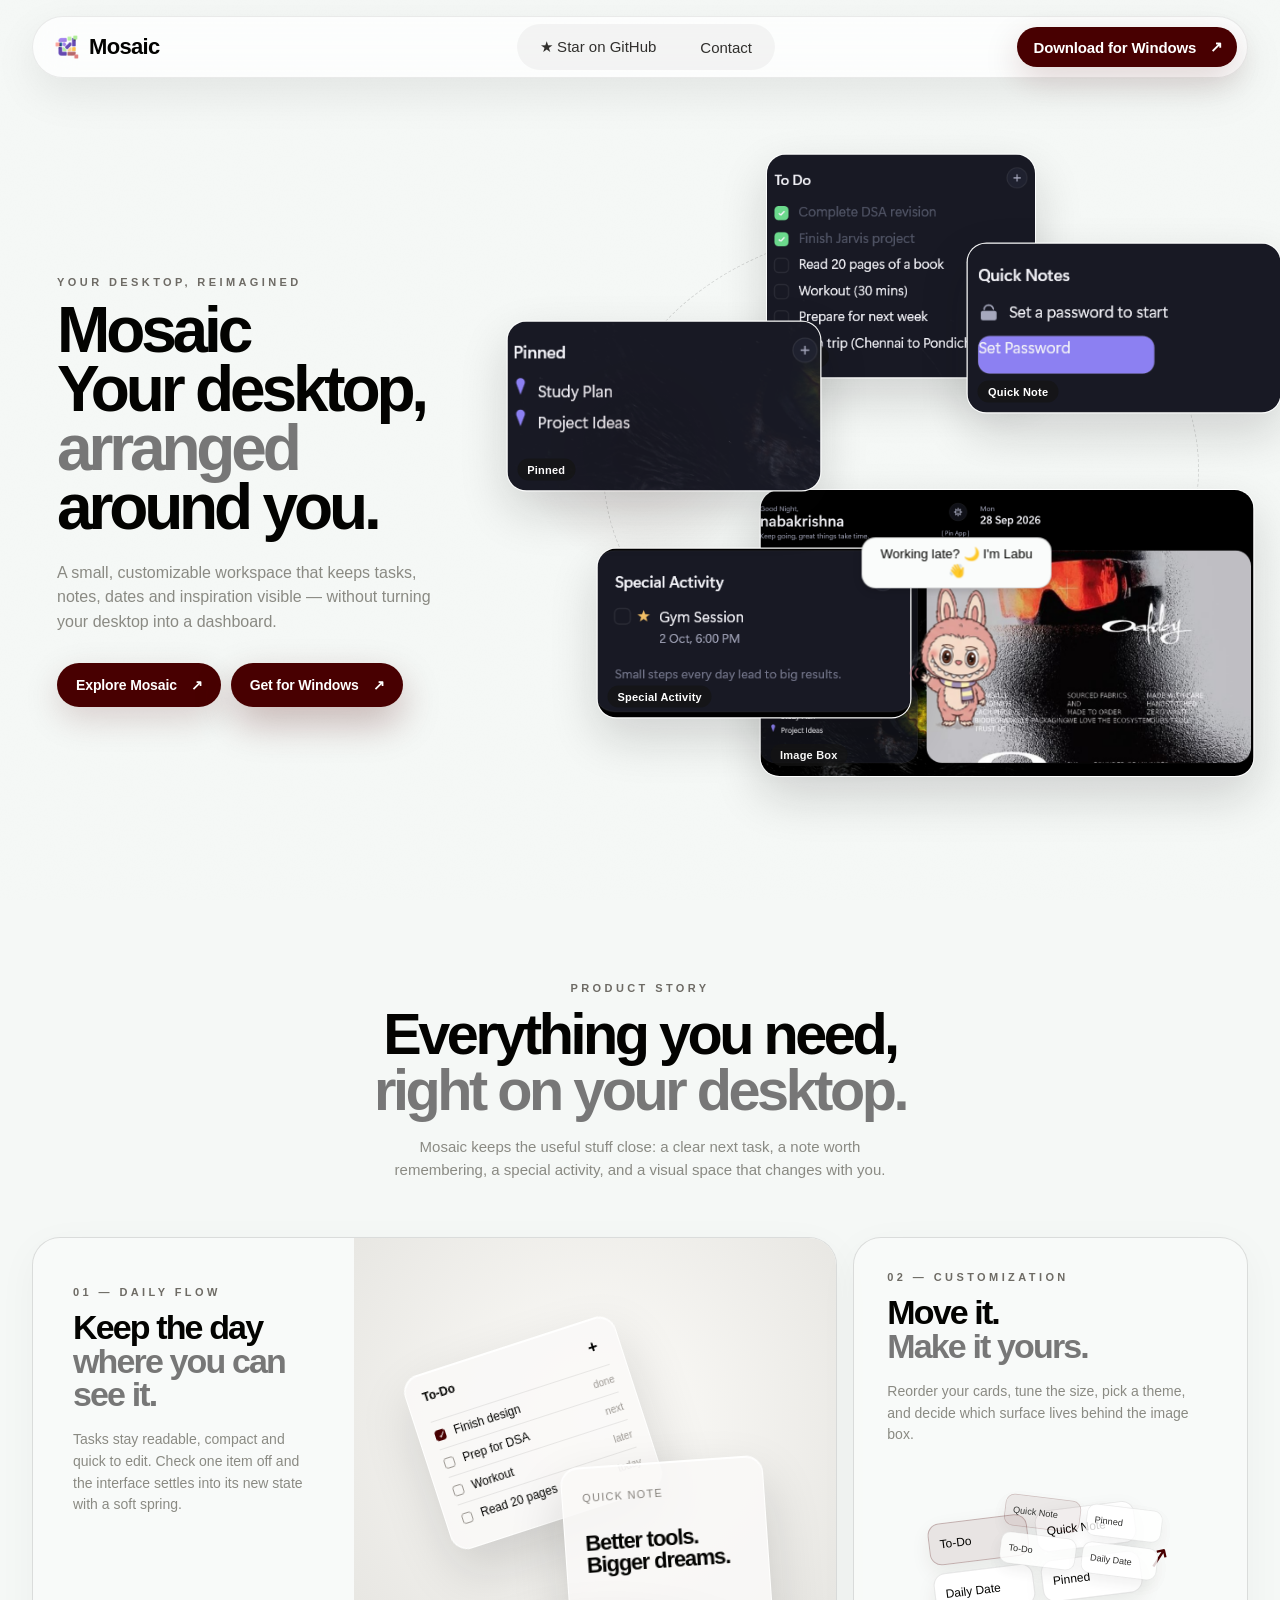
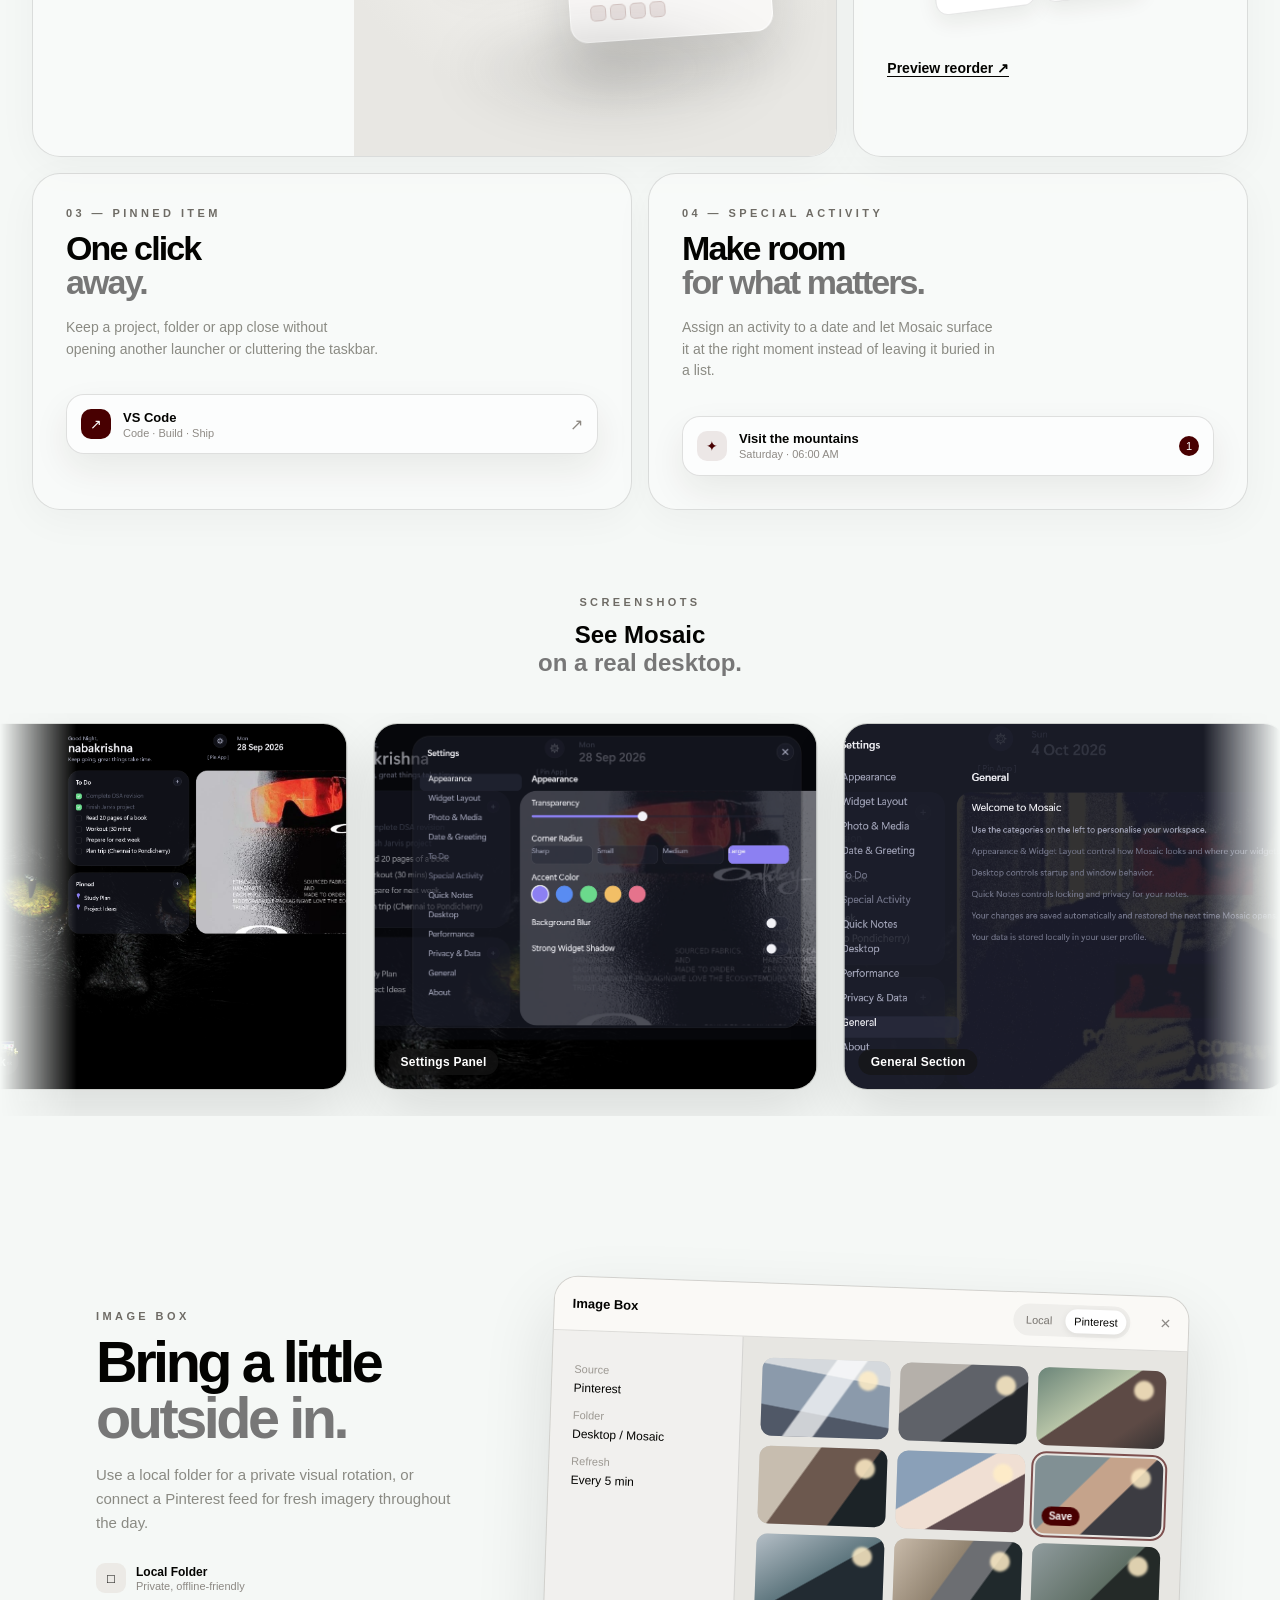
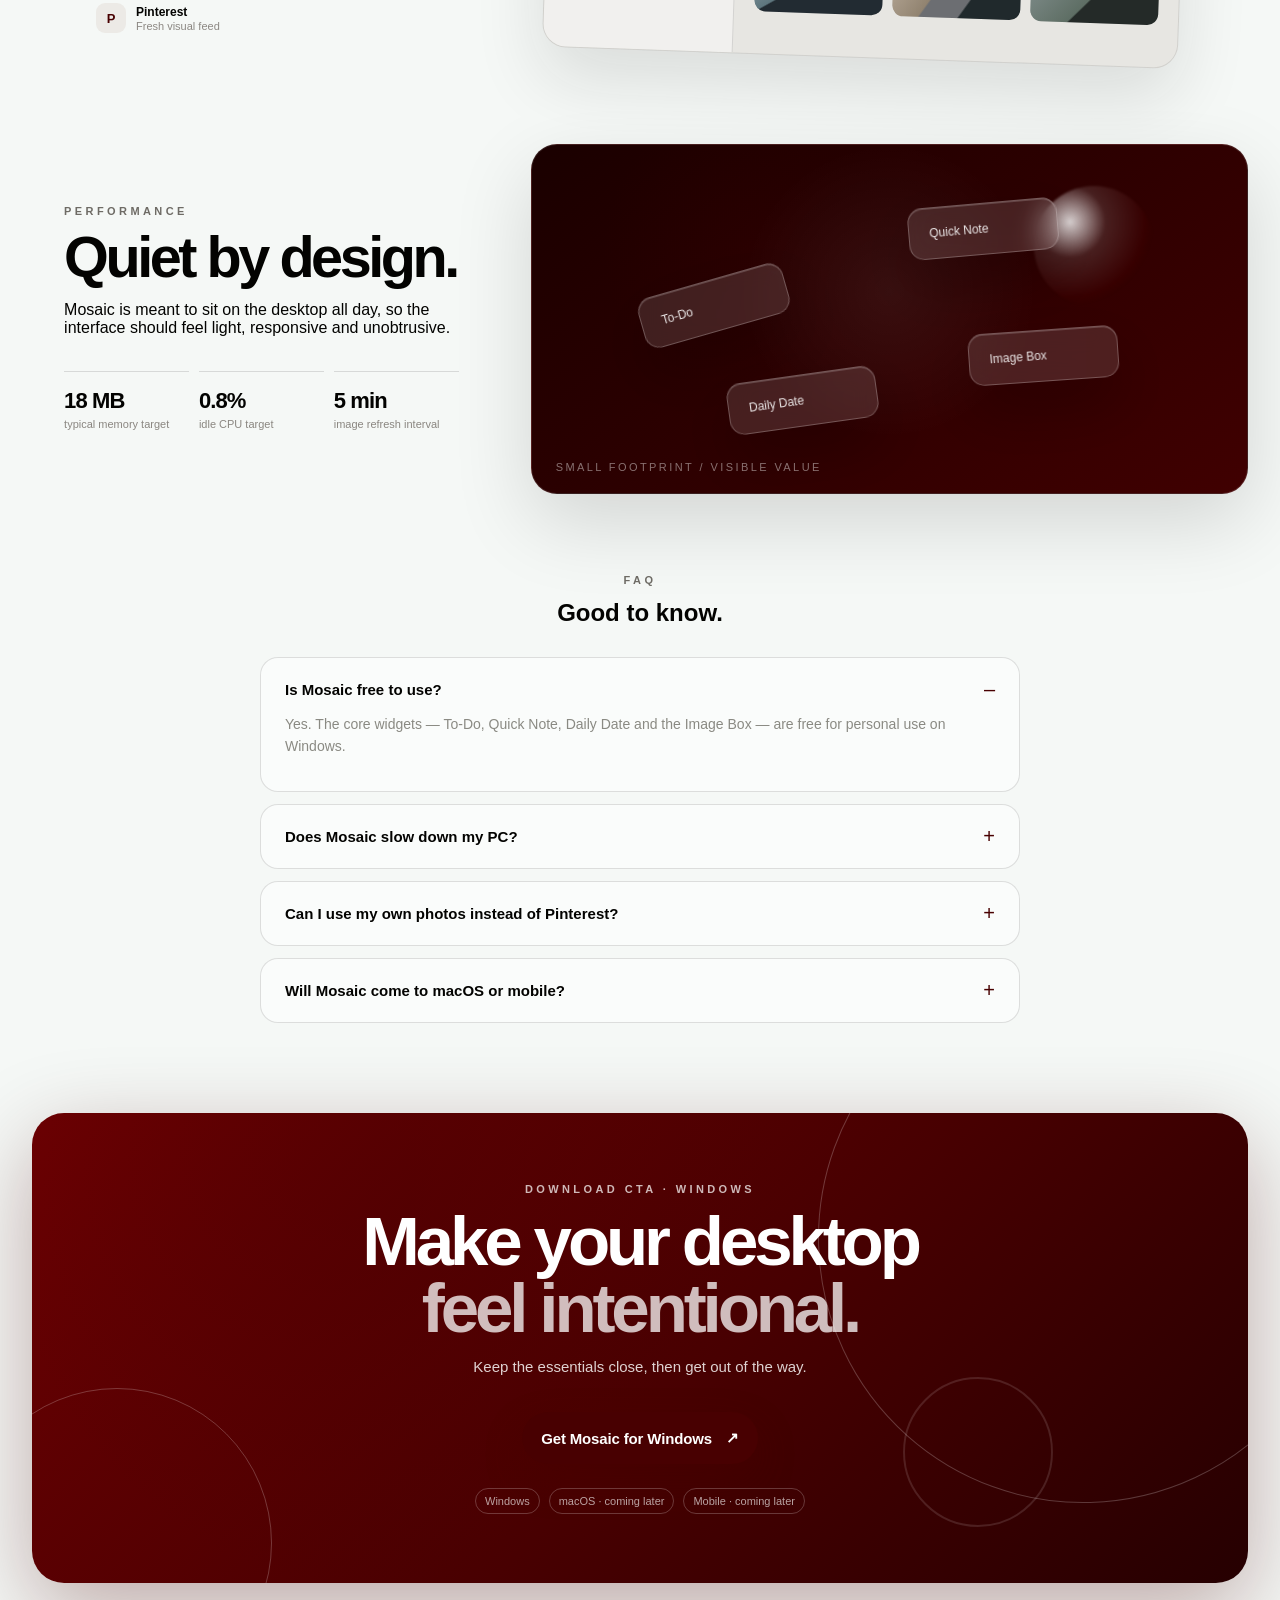
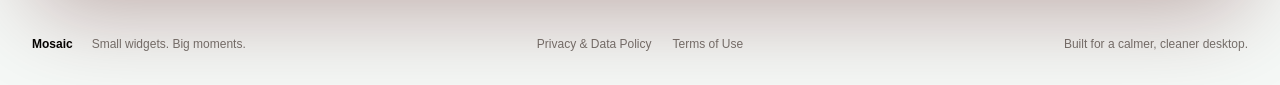
==== commit 27048f2e: "final push the all files for site dev" ====
--- a/docs/web/index.html
+++ b/docs/web/index.html
@@ -3,9 +3,99 @@
 <head>
   <meta charset="UTF-8" />
   <meta name="viewport" content="width=device-width, initial-scale=1.0" />
+  <title>Mosaic — Lightweight Desktop Widgets for Windows</title>
+  <meta name="description" content="Keep tasks, notes, dates and inspiration close with Mosaic, a lightweight, customizable desktop widget for Windows." />
   <meta name="theme-color" content="#f5f4f1" />
-  <meta name="description" content="Mosaic — a lightweight, customizable desktop widget for Windows." />
-  <title>Mosaic</title>
+  <link rel="canonical" href="https://nabakrishna.github.io/mosaic-windget/" />
+  <link rel="icon" href="favicon.ico" sizes="any" />
+  <link rel="icon" type="image/png" sizes="32x32" href="assets/favicon-32.png" />
+  <link rel="apple-touch-icon" href="assets/apple-touch-icon.png" />
+  <link rel="manifest" href="site.webmanifest" />
+
+  <meta property="og:type" content="website" />
+  <meta property="og:locale" content="en_US" />
+  <meta property="og:site_name" content="Mosaic" />
+  <meta property="og:title" content="Mosaic — Your desktop, arranged around you." />
+  <meta property="og:description" content="A lightweight Windows desktop widget for your tasks, notes, dates and inspiration." />
+  <meta property="og:url" content="https://nabakrishna.github.io/mosaic-windget/" />
+  <meta property="og:image" content="https://nabakrishna.github.io/mosaic-windget/assets/og-image.png" />
+  <meta property="og:image:width" content="1200" />
+  <meta property="og:image:height" content="630" />
+  <meta property="og:image:alt" content="Mosaic — Your desktop, arranged around you, with Labu the mascot." />
+
+  <meta name="twitter:card" content="summary_large_image" />
+  <meta name="twitter:title" content="Mosaic — Your desktop, arranged around you." />
+  <meta name="twitter:description" content="A lightweight Windows desktop widget for your tasks, notes, dates and inspiration." />
+  <meta name="twitter:image" content="https://nabakrishna.github.io/mosaic-windget/assets/og-image.png" />
+  <meta name="twitter:image:alt" content="Mosaic — Your desktop, arranged around you, with Labu the mascot." />
+
+  <script type="application/ld+json">
+  {
+    "@context": "https://schema.org",
+    "@graph": [
+      {
+        "@type": "WebSite",
+        "@id": "https://nabakrishna.github.io/mosaic-windget/#website",
+        "url": "https://nabakrishna.github.io/mosaic-windget/",
+        "name": "Mosaic",
+        "description": "A lightweight, customizable desktop widget for Windows.",
+        "inLanguage": "en"
+      },
+      {
+        "@type": "SoftwareApplication",
+        "@id": "https://nabakrishna.github.io/mosaic-windget/#app",
+        "name": "Mosaic",
+        "url": "https://nabakrishna.github.io/mosaic-windget/",
+        "description": "A lightweight, customizable desktop widget for Windows, with To-Do, Quick Note, Daily Date and Image Box widgets.",
+        "applicationCategory": "UtilitiesApplication",
+        "operatingSystem": "Windows",
+        "downloadUrl": "https://github.com/nabakrishna/mosaic-widget/releases/download/v1.0.0/Mosaic.exe",
+        "image": "https://nabakrishna.github.io/mosaic-windget/assets/og-image.png",
+        "isPartOf": {
+          "@id": "https://nabakrishna.github.io/mosaic-windget/#website"
+        }
+      },
+      {
+        "@type": "FAQPage",
+        "@id": "https://nabakrishna.github.io/mosaic-windget/#faq",
+        "mainEntity": [
+          {
+            "@type": "Question",
+            "name": "Is Mosaic free to use?",
+            "acceptedAnswer": {
+              "@type": "Answer",
+              "text": "Yes. The core widgets — To-Do, Quick Note, Daily Date and the Image Box — are free for personal use on Windows."
+            }
+          },
+          {
+            "@type": "Question",
+            "name": "Does Mosaic slow down my PC?",
+            "acceptedAnswer": {
+              "@type": "Answer",
+              "text": "No. Mosaic is built to stay out of your way, targeting around 18 MB of memory and under 1% CPU while idle."
+            }
+          },
+          {
+            "@type": "Question",
+            "name": "Can I use my own photos instead of Pinterest?",
+            "acceptedAnswer": {
+              "@type": "Answer",
+              "text": "Yes, the Image Box supports a local folder as a private, offline-friendly source in addition to a live Pinterest feed."
+            }
+          },
+          {
+            "@type": "Question",
+            "name": "Will Mosaic come to macOS or mobile?",
+            "acceptedAnswer": {
+              "@type": "Answer",
+              "text": "Windows ships first. macOS and mobile companion apps are on the roadmap — see the platform row below for status."
+            }
+          }
+        ]
+      }
+    ]
+  }
+  </script>
   <link rel="preconnect" href="https://fonts.googleapis.com" />
   <link rel="preconnect" href="https://fonts.gstatic.com" crossorigin />
   <link href="https://fonts.googleapis.com/css2?family=Outfit:wght@300;400;500;600;700&display=swap" rel="stylesheet" />
@@ -54,14 +144,14 @@
 
     <nav class="nav-links" aria-label="Main navigation" id="navLinks">
       <a href="https://github.com/nabakrishna/mosaic-widget" target="_blank" rel="noopener">★ Star on GitHub</a>
-      <a href="mailto:you@example.com">Contact</a>
+      <a href="mailto:nabakrishna0111@gmail.com">Contact</a>
     </nav>
 
     <button class="nav-toggle" id="navToggle" type="button" aria-expanded="false" aria-controls="navLinks" aria-label="Open menu">
       <span></span><span></span><span></span>
     </button>
 
-    <a class="button button-small magnetic" href="https://github.com/nabakrishna/mosaic-widget/releases/download/v1.0.0/Mosaic.exe" data-magnetic>
+    <a class="button button-small magnetic" href="https://github.com/nabakrishna/mosaic-widget/releases/download/v1.0.0/Mosaic.exe" data-magnetic data-labu-tip="Get the latest Mosaic release here! ⬇️" data-labu-say="Thanks for checking out Mosaic! ✨">
       <span>Download for Windows</span><span aria-hidden="true">↗</span>
     </a>
   </header>
@@ -74,8 +164,8 @@
         <h1>Mosaic<br />Your desktop,<br /><em>arranged</em><br />around you.</h1>
         <p class="hero-body">A small, customizable workspace that keeps tasks, notes, dates and inspiration visible — without turning your desktop into a dashboard.</p>
         <div class="hero-actions">
-          <a class="button magnetic" href="https://github.com/nabakrishna/mosaic-widget" data-magnetic>Explore Mosaic <span aria-hidden="true">↗</span></a>
-          <a class="button button-dark magnetic" href="https://github.com/nabakrishna/mosaic-widget/releases/tag/v1.0.0" data-magnetic>Get for Windows <span aria-hidden="true">↗</span></a>
+          <a class="button magnetic" href="https://github.com/nabakrishna/mosaic-widget" data-magnetic data-labu-tip="Take a look around! 🧭" data-labu-say="Let's explore Mosaic! 🧭">Explore Mosaic <span aria-hidden="true">↗</span></a>
+          <a class="button button-dark magnetic" href="https://github.com/nabakrishna/mosaic-widget/releases/tag/v1.0.0" data-magnetic data-labu-tip="Find Mosaic for Windows here! ⬇️" data-labu-say="Hope you enjoy Mosaic! 🎉">Get for Windows <span aria-hidden="true">↗</span></a>
         </div>
       </div>
 
@@ -119,7 +209,7 @@
     </section>
 
     <section class="feature-grid section-shell" id="features">
-      <article class="feature feature-large reveal-card">
+      <article class="feature feature-large reveal-card" data-labu-tip="This is the daily To-Do widget! ✅">
         <div class="feature-copy">
           <p class="eyebrow">01 — DAILY FLOW</p>
           <h3>Keep the day<br /><span>where you can see it.</span></h3>
@@ -143,7 +233,7 @@
         </div>
       </article>
 
-      <article class="feature feature-small reveal-card" id="customize">
+      <article class="feature feature-small reveal-card" id="customize" data-labu-tip="Move things around and make Mosaic yours! ✨">
         <p class="eyebrow">02 — CUSTOMIZATION</p>
         <h3>Move it.<br /><span>Make it yours.</span></h3>
         <p>Reorder your cards, tune the size, pick a theme, and decide which surface lives behind the image box.</p>
@@ -165,7 +255,7 @@
         <button class="text-button" type="button" id="shuffleLayout">Preview reorder ↗</button>
       </article>
 
-      <article class="feature feature-medium reveal-card">
+      <article class="feature feature-medium reveal-card" data-labu-tip="Pin your favorite apps and folders here! 📌">
         <p class="eyebrow">03 — PINNED ITEM</p>
         <h3>One click<br /><span>away.</span></h3>
         <p>Keep a project, folder or app close without opening another launcher or cluttering the taskbar.</p>
@@ -176,7 +266,7 @@
         </div>
       </article>
 
-      <article class="feature feature-medium reveal-card">
+      <article class="feature feature-medium reveal-card" data-labu-tip="Keep special plans close by! 🌟">
         <p class="eyebrow">04 — SPECIAL ACTIVITY</p>
         <h3>Make room<br /><span>for what matters.</span></h3>
         <p>Assign an activity to a date and let Mosaic surface it at the right moment instead of leaving it buried in a list.</p>
@@ -273,27 +363,6 @@
       </div>
     </section>
 
-    <!-- <section class="testimonials section-shell" data-reveal>
-      <div class="testimonials-head">
-        <p class="eyebrow">WHAT PEOPLE SAY</p>
-        <h2>Loved by desktop<br /><span>tinkerers.</span></h2>
-      </div>
-      <div class="testimonial-grid">
-        <article class="testimonial-card">
-          <p>"I used to keep ten browser tabs open just to remember my day. Mosaic replaced all of it with four small cards I actually look at."</p>
-          <div class="testimonial-person"><span class="avatar">A</span><div><strong>Alex R.</strong><small>Indie Developer</small></div></div>
-        </article>
-        <article class="testimonial-card">
-          <p>"The image box alone sold me. Fresh Pinterest pulls every few minutes make my desktop feel alive instead of static."</p>
-          <div class="testimonial-person"><span class="avatar">M</span><div><strong>Maya T.</strong><small>Product Designer</small></div></div>
-        </article>
-        <article class="testimonial-card">
-          <p>"Lightweight is not a marketing word here — it genuinely sits under 1% CPU on my old laptop and I forget it's running."</p>
-          <div class="testimonial-person"><span class="avatar">S</span><div><strong>Sam K.</strong><small>Software Engineer</small></div></div>
-        </article>
-      </div>
-    </section> -->
-
     <section class="faq section-shell" id="faq" data-reveal>
       <div class="faq-head">
         <p class="eyebrow">FAQ</p>
@@ -333,6 +402,31 @@
     </section>
   </main>
 
+  <button class="labu-mascot" id="labu-mascot" type="button" data-m="happy" aria-label="Labu the mascot">
+    <span class="labu-bubble" id="labu-bubble" hidden></span>
+    <span class="labu-zzz" aria-hidden="true"><i>z</i><i>z</i><i>Z</i></span>
+    <span class="labu-wrap">
+      <img src="assets/labu.png" alt="" draggable="false" />
+      <svg class="labu-expression" viewBox="0 0 186 248" aria-hidden="true">
+        <defs><filter id="labu-blur"><feGaussianBlur stdDeviation=".7"/></filter></defs>
+        <g class="labu-eyes-closed" stroke="#f6dbca" stroke-width="5.5" stroke-linecap="round"><path d="M56 102 L78 108M97 105 L118 96"/></g>
+        <g class="labu-sad-mouth" filter="url(#labu-blur)"><path d="M41 127 L47 131 L54 138 L68 144 L83 145 L97 144 L109 139 L120 132 L127 125 L132 117 L135 111 L141 118 L137 128 L131 135 L121 143 L108 149 L96 153 L84 155 L68 153 L55 148 L45 141 L40 135Z" fill="#f2d8c6"/></g>
+        <g class="labu-asleep"><g filter="url(#labu-blur)" fill="#f5d9c8"><ellipse cx="66.6" cy="121.5" rx="14.4" ry="18"/><ellipse cx="110.4" cy="117.8" rx="14.4" ry="18"/></g><path d="M57 124 Q67 131 77 124M100 120 Q110 127 120 120" stroke="#4a2519" stroke-width="2" stroke-linecap="round" fill="none"/></g>
+        <g class="labu-sit" stroke="#6e3a3e" stroke-width="1.6" stroke-linecap="round" stroke-linejoin="round"><path d="M56 214 L127 214 Q128 233 92 234 Q56 233 56 214Z" fill="#e6a69e" stroke="none"/><path d="M57 216 Q57 233 92 234 Q127 233 126 216" fill="none"/><g fill="#f6dccb"><ellipse cx="66" cy="237" rx="12" ry="6.5" transform="rotate(-12 66 237)"/><ellipse cx="118" cy="237" rx="12" ry="6.5" transform="rotate(12 118 237)"/></g><path d="M58 236 l-1 4M66 237 l0 4M74 236 l1 4M110 236 l-1 4M118 237 l0 4M126 236 l1 4" fill="none"/></g>
+        <g class="labu-pupils">
+          <g transform="translate(67.3 121.5)"><ellipse rx="6.9" ry="11" fill="#3e2118"/><ellipse rx="6" ry="10.1" fill="#6a3a28"/><ellipse rx="4.1" ry="6.4" fill="#1d0f0a"/><circle cx="-2" cy="-4.5" r="2.1" fill="#fff"/><circle cx="2" cy="3.5" r="1" fill="#fff"/></g>
+          <g transform="translate(110 118.1)"><ellipse rx="7.6" ry="11.2" fill="#3e2118"/><ellipse rx="6.7" ry="10.3" fill="#6a3a28"/><ellipse rx="4.6" ry="6.5" fill="#1d0f0a"/><circle cx="-2" cy="-4.5" r="2.1" fill="#fff"/><circle cx="2" cy="3.5" r="1" fill="#fff"/></g>
+        </g>
+        <g class="labu-smile" stroke="#4a2519" stroke-width="1.7" stroke-linecap="round" fill="none"><path d="M57 105 Q67 98 77 102M98 101 Q108 94 118 99"/></g>
+        <g class="labu-sad-face" stroke="#4a2519" stroke-width="1.8" stroke-linecap="round" fill="none"><path d="M57 108 L77 99M98 99 L118 107"/><path d="M64 150 Q84 140 104 150" stroke-width="2"/></g>
+        <g class="labu-tears"><path d="M60 134 q-3.5 7 0 9.5 q3.5 -2.5 0 -9.5Z" fill="#7ec8ff" stroke="#4aa0e0" stroke-width=".8"/><path d="M116 131 q-3.5 7 0 9.5 q3.5 -2.5 0 -9.5Z" fill="#7ec8ff" stroke="#4aa0e0" stroke-width=".8"/></g>
+        <g class="labu-sparkles"><ellipse cx="45" cy="124" rx="8" ry="5" fill="#ff7f8a" opacity=".4"/><ellipse cx="131" cy="112" rx="8" ry="5" fill="#ff7f8a" opacity=".4"/><path d="M14 81 L16 86 L21 88 L16 90 L14 95 L12 90 L7 88 L12 86Z M172 73 L174 78 L179 80 L174 82 L172 87 L170 82 L165 80 L170 78Z M160 33 L162 38 L167 40 L162 42 L160 47 L158 42 L153 40 L158 38Z" fill="#ffd24a"/></g>
+        <g class="labu-pointing"><path d="M148 153 L174 144" stroke="#6e3a3e" stroke-width="9" stroke-linecap="round"/><path d="M148 153 L174 144" stroke="#f3d8c6" stroke-width="6.5" stroke-linecap="round"/></g>
+        <g class="labu-wave" stroke="#b8707a" stroke-width="1.8" fill="none" stroke-linecap="round"><path d="M160 138 Q168 146 160 154"/><path d="M167 134 Q177 146 167 158"/></g>
+      </svg>
+    </span>
+  </button>
+
   <footer class="site-footer section-shell">
     <div class="footer-brand">
       <!-- <span class="brand-mark" aria-hidden="true"><i></i><i></i><i></i><i></i></span> -->
--- a/docs/web/style.css
+++ b/docs/web/style.css
@@ -0,0 +1,498 @@
+:root {
+  --bg: #f5f8f6;
+  --surface: #fafcfb;
+  --surface-2: #e7eae6;
+  --ink: #030301;
+  --muted: #8a8a83;
+  --line: rgba(3, 3, 1, .12);
+  --accent: #480001;
+  --accent-dark: #300001;
+  --accent-soft: rgba(72, 0, 1, .09);
+  --panel: rgba(250, 252, 251, .78);
+  --shadow: 0 28px 80px rgba(3, 3, 1, .14);
+  --radius: 24px;
+  --ease-spring: cubic-bezier(.22, 1, .36, 1);
+}
+
+* { box-sizing: border-box; }
+html { scroll-behavior: smooth; }
+body {
+  margin: 0;
+  font-family: "Outfit", "Avenir Next", "Helvetica Neue", Arial, sans-serif;
+  background: var(--bg);
+  color: var(--ink);
+  overflow-x: hidden;
+  -webkit-font-smoothing: antialiased;
+}
+body::before {
+  content: "";
+  position: fixed;
+  inset: 0;
+  pointer-events: none;
+  z-index: 0;
+  opacity: .26;
+  background-image: url("data:image/svg+xml,%3Csvg xmlns='http://www.w3.org/2000/svg' width='160' height='160' viewBox='0 0 160 160'%3E%3Cfilter id='n'%3E%3CfeTurbulence type='fractalNoise' baseFrequency='.7' numOctaves='2' stitchTiles='stitch'/%3E%3C/filter%3E%3Crect width='160' height='160' filter='url(%23n)' opacity='.035'/%3E%3C/svg%3E");
+}
+a { color: inherit; text-decoration: none; }
+button, a { -webkit-tap-highlight-color: transparent; }
+button { font: inherit; }
+
+.cursor-glow {
+  position: fixed;
+  width: 260px;
+  height: 260px;
+  border-radius: 50%;
+  background: radial-gradient(circle, rgba(72,0,1,.10), transparent 65%);
+  transform: translate(-50%, -50%);
+  pointer-events: none;
+  z-index: 50;
+  mix-blend-mode: multiply;
+  transition: opacity .3s ease;
+}
+.scroll-progress {
+  position: fixed;
+  top: 0;
+  left: 0;
+  width: 0;
+  height: 3px;
+  z-index: 100;
+  background: var(--accent);
+  transform-origin: left;
+}
+
+.site-header,
+.section-shell,
+.site-footer { width: min(1880px, calc(100% - 5vw)); margin-inline: auto; }
+.header-wrap { position: sticky; top: 0; z-index: 30; padding-top: 16px; }
+.site-header {
+  position: relative;
+  z-index: 20;
+  height: 68px;
+  display: grid;
+  grid-template-columns: 1fr auto 1fr;
+  align-items: center;
+  gap: 24px;
+  padding: 0 10px 0 22px;
+  border-radius: 999px;
+  background: rgba(255, 255, 255, .72);
+  border: 1px solid rgba(0, 0, 0, .08);
+  box-shadow: 0 16px 44px rgba(0, 0, 0, .08);
+  backdrop-filter: blur(18px);
+  -webkit-backdrop-filter: blur(18px);
+}
+.brand { display: inline-flex; align-items: center; gap: 10px; font-size: 24px; font-weight: 600; letter-spacing: -.03em; width: fit-content; }
+.brand-logo { height: 24px; width: auto; display: block; }
+.brand-mark { position: relative; display: grid; grid-template-columns: repeat(2, 8px); grid-template-rows: repeat(2, 8px); gap: 2px; width: 18px; height: 18px; transform: rotate(-3deg); }
+.brand-mark i { display: block; border-radius: 2px; background: var(--accent); box-shadow: inset 0 0 0 1px rgba(255,255,255,.32); }
+.brand-mark i:nth-child(2) { opacity: .78; }
+.brand-mark i:nth-child(3) { opacity: .56; }
+.brand-mark i:nth-child(4) { background: var(--accent); opacity: .85; }
+.nav-links { display: flex; align-items: center; justify-content: center; gap: 8px; font-size: 16px; padding: 5px; border-radius: 999px; background: rgba(0, 0, 0, .04); }
+.nav-links a { position: relative; display: inline-flex; align-items: center; gap: 6px; padding: 9px 18px; border-radius: 999px; color: #31302d; font-weight: 500; transition: color .25s ease, background .25s ease; }
+.nav-links a:hover { color: var(--accent-dark); background: rgba(255, 255, 255, .85); }
+.nav-toggle { display: none; flex-direction: column; justify-content: center; align-items: center; gap: 4px; width: 38px; height: 38px; border: 0; border-radius: 50%; background: rgba(0, 0, 0, .05); padding: 0; cursor: pointer; }
+.nav-toggle span { display: block; width: 16px; height: 2px; background: var(--accent); border-radius: 2px; transition: transform .3s ease, opacity .3s ease; }
+.nav-toggle[aria-expanded="true"] span:nth-child(1) { transform: translateY(6px) rotate(45deg); }
+.nav-toggle[aria-expanded="true"] span:nth-child(2) { opacity: 0; }
+.nav-toggle[aria-expanded="true"] span:nth-child(3) { transform: translateY(-6px) rotate(-45deg); }
+.site-header > .button { justify-self: end; }
+
+.button {
+  display: inline-flex;
+  align-items: center;
+  justify-content: space-between;
+  gap: 14px;
+  min-width: 142px;
+  padding: 13px 17px 13px 18px;
+  border: 1px solid transparent;
+  border-radius: 999px;
+  background: var(--accent);
+  color: white;
+  font-size: 14px;
+  font-weight: 600;
+  letter-spacing: -.01em;
+  box-shadow: 0 12px 34px rgba(72,0,1,.17);
+  transition: transform .45s var(--ease-spring), box-shadow .45s var(--ease-spring), background .25s ease;
+}
+.button:hover { box-shadow: 0 18px 44px rgba(72,0,1,.25); }
+.button-dark { background: var(--accent); box-shadow: 0 16px 38px rgba(72,0,1,.28); }
+.button-dark:hover { background: var(--accent-dark); box-shadow: 0 20px 50px rgba(72,0,1,.34); }
+.button-small { min-width: 118px; padding: 10px 13px 10px 15px; font-size: 15px; }
+.button-large { min-width: 205px; padding: 16px 18px; font-size: 15px; }
+.text-button { margin-top: 22px; border: 0; background: none; padding: 0; color: var(--ink); font-size: 14px; font-weight: 600; cursor: pointer; border-bottom: 1px solid currentColor; }
+
+.hero {
+  min-height: calc(100dvh - 76px);
+  display: grid;
+  grid-template-columns: minmax(320px, .82fr) minmax(520px, 1.18fr);
+  gap: 40px;
+  align-items: center;
+  padding: 28px 0 70px;
+  position: relative;
+  z-index: 1;
+}
+.hero-copy { padding: 5vh 0 0 5.2%; position: relative; z-index: 5; }
+.eyebrow { margin: 0 0 13px; font-size: 11px; letter-spacing: .31em; text-transform: uppercase; color: #6e6b65; font-weight: 600; }
+h1, h2, h3, p { margin-top: 0; }
+h1 { font-size: clamp(50px, 5.3vw, 88px); line-height: .92; letter-spacing: -.065em; font-weight: 600; margin: 0; }
+h1 em, h2 span, h3 span { font-style: normal; color: #777; }
+.hero-body { max-width: 390px; margin: 24px 0 0; color: var(--muted); font-size: 16px; line-height: 1.55; }
+.hero-actions { display: flex; flex-wrap: wrap; gap: 10px; margin-top: 28px; }
+
+.hero-stage { min-height: 680px; position: relative; }
+.orbit-ring { position: absolute; inset: 7%; border-radius: 50%; border: 1px dashed rgba(21,21,21,.14); }
+.orbit-track { position: absolute; inset: 0; animation: orbitSpin 30s linear infinite; }
+.hero-stage:hover .orbit-track, .hero-stage:hover .orbit-spin { animation-play-state: paused; }
+.orbit-item { position: absolute; transform: translate(-50%, -50%); z-index: 2; }
+.orbit-spin { animation: orbitCounterSpin 30s linear infinite; }
+.orbit-card { position: relative; display: block; margin: 0; border-radius: 20px; overflow: hidden; background: var(--surface); border: 1px solid rgba(255,255,255,.9); box-shadow: 0 20px 48px rgba(20,20,20,.16); cursor: pointer; transition: transform .45s var(--ease-spring), box-shadow .45s ease; }
+.orbit-card img { display: block; width: 100%; height: 100%; object-fit: cover; }
+.orbit-card figcaption { position: absolute; left: 10px; bottom: 10px; padding: 5px 10px; border-radius: 999px; background: rgba(21,21,21,.74); color: #fff; font-size: 11px; font-weight: 600; letter-spacing: .02em; }
+.orbit-card:hover { transform: scale(1.08) translateY(-4px); box-shadow: 0 30px 70px rgba(20,20,20,.26); z-index: 6; }
+.orbit-todo { top: 14%; left: 50%; }
+.orbit-todo .orbit-card { width: 300px; height: 250px; }
+.orbit-note { top: 24.9%; left: 82.2%; }
+.orbit-note .orbit-card { width: 350px; height: 190px; }
+.orbit-photobox { top: 79.1%; left: 65.2%; }
+.orbit-photobox .orbit-card { width: 550px; height: 320px; }
+.orbit-special { top: 79.1%; left: 28.8%; }
+.orbit-special .orbit-card { width: 350px; height: 190px; }
+.orbit-pinned { top: 38.9%; left: 15.8%; }
+.orbit-pinned .orbit-card { width: 350px; height: 190px; }
+@keyframes orbitSpin { from { transform: rotate(0deg); } to { transform: rotate(360deg); } }
+@keyframes orbitCounterSpin { from { transform: rotate(0deg); } to { transform: rotate(-360deg); } }
+
+.intro { padding: 80px 8.5% 56px; text-align: center; }
+.intro h2, .story h2, .performance h2, .download h2 { margin-bottom: 16px; font-size: clamp(40px, 5vw, 74px); line-height: .97; letter-spacing: -.06em; font-weight: 600; }
+.intro-copy { max-width: 510px; margin: 0 auto; color: var(--muted); font-size: 15px; line-height: 1.55; }
+
+.feature-grid { display: grid; grid-template-columns: repeat(12, 1fr); gap: 16px; padding-bottom: 86px; }
+.feature { position: relative; overflow: hidden; border: 1px solid var(--line); background: rgba(255,255,255,.36); border-radius: 28px; min-height: 360px; box-shadow: 0 10px 40px rgba(21,21,21,.04); }
+.feature-large { grid-column: span 8; min-height: 520px; display: grid; grid-template-columns: .8fr 1.2fr; }
+.feature-small { grid-column: span 4; padding: 33px; }
+.feature-medium { grid-column: span 6; padding: 33px; min-height: 330px; }
+.feature-copy { padding: 48px 35px 40px 40px; }
+.feature h3 { margin: 0; font-size: 37px; letter-spacing: -.055em; line-height: .98; font-weight: 600; }
+.feature p:not(.eyebrow) { margin-top: 18px; max-width: 315px; color: var(--muted); font-size: 14px; line-height: 1.55; }
+.demo-surface { position: relative; min-height: 100%; background: radial-gradient(circle at 50% 35%, #fdfcf9, #e8e7e3 72%); overflow: hidden; }
+.demo-surface::after { content: ""; position: absolute; width: 75%; height: 26%; left: 16%; bottom: 4%; background: radial-gradient(ellipse, rgba(21,21,21,.16), transparent 65%); filter: blur(20px); }
+.demo-stack { position: absolute; width: 80%; height: 80%; left: 10%; top: 10%; transform: rotate(-11deg) skewY(0deg); }
+.demo-card { position: absolute; border-radius: 18px; background: rgba(250,249,247,.88); border: 1px solid rgba(255,255,255,.96); box-shadow: 0 25px 55px rgba(21,21,21,.16), inset 0 1px 0 white; }
+.demo-todo { width: 225px; left: 8%; top: 10%; padding: 16px; transform: rotateZ(-7deg) rotateY(10deg); }
+.demo-todo header { display: flex; justify-content: space-between; font-size: 12px; font-weight: 600; margin-bottom: 10px; }
+.demo-todo header button { border: 0; background: none; font-size: 17px; }
+.task-row { display: grid; grid-template-columns: 12px 1fr auto; align-items: center; gap: 8px; padding: 7px 0; border-top: 1px solid rgba(21,21,21,.08); font-size: 12px; }
+.task-row small { color: #9c9892; }
+.check { width: 11px; height: 11px; border: 1px solid #9d9993; border-radius: 3px; }
+.check.checked { background: var(--accent); border-color: var(--accent); position: relative; }
+.check.checked::after { content: "✓"; position: absolute; color: white; font-size: 10px; left: 2px; top: -1px; }
+.demo-note { width: 205px; right: 8%; bottom: 13%; padding: 20px; transform: rotateZ(7deg) rotateY(-8deg); }
+.card-kicker { font-size: 11px; color: #85817b; letter-spacing: .12em; }
+.demo-note strong { display: block; margin-top: 27px; font-size: 22px; letter-spacing: -.05em; line-height: .98; }
+.fake-toolbar { display: flex; gap: 4px; margin-top: 30px; }
+.fake-toolbar i { width: 16px; height: 16px; border-radius: 5px; background: var(--accent-soft); border: 1px solid rgba(72,0,1,.12); }
+
+.layout-demo { position: relative; margin-top: 32px; min-height: 160px; display: flex; align-items: center; justify-content: center; gap: 8px; }
+.layout-board { display: grid; grid-template-columns: repeat(2, 100px); gap: 8px; transform: rotate(-7deg); transition: transform .6s var(--ease-spring); }
+.layout-board.shifted { position: absolute; right: 9%; top: 8%; transform: rotate(7deg) scale(.76); opacity: .82; }
+.layout-card { padding: 13px 10px; border: 1px solid rgba(21,21,21,.10); border-radius: 12px; background: white; box-shadow: 0 8px 20px rgba(21,21,21,.08); font-size: 12px; }
+.layout-card.active { background: var(--accent-soft); border-color: rgba(72,0,1,.24); }
+.drag-arrow { font-size: 28px; color: var(--accent); transform: rotate(-12deg); }
+
+.pinned-demo, .activity-demo { display: flex; align-items: center; gap: 12px; padding: 14px; margin-top: 34px; border: 1px solid var(--line); background: rgba(255,255,255,.58); border-radius: 18px; box-shadow: 0 15px 35px rgba(21,21,21,.08); }
+.pin-dot, .activity-star { display: grid; place-items: center; width: 30px; height: 30px; border-radius: 10px; background: var(--accent); color: white; font-size: 14px; }
+.pinned-demo div, .activity-demo div { display: grid; gap: 2px; }
+.pinned-demo strong, .activity-demo strong { font-size: 13px; }
+.pinned-demo small, .activity-demo small { font-size: 11px; color: #8e8a85; }
+.pin-chevron { margin-left: auto; color: #8d8882; }
+.activity-star { background: var(--accent-soft); color: var(--accent); }
+.activity-badge { display: grid; place-items: center; width: 20px; height: 20px; border-radius: 50%; background: var(--accent); color: white; font-size: 11px; margin-left: auto; }
+
+.story { display: grid; grid-template-columns: .75fr 1.25fr; gap: 70px; padding: 80px 5% 86px; align-items: center; }
+.story-copy p:not(.eyebrow) { color: var(--muted); font-size: 15px; line-height: 1.6; max-width: 370px; }
+.source-list { display: grid; gap: 10px; margin-top: 28px; }
+.source-list > div { display: flex; align-items: center; gap: 10px; }
+.source-mark { width: 30px; height: 30px; display: grid; place-items: center; border-radius: 9px; font-size: 13px; background: #eceae6; }
+.source-mark.pin { color: var(--accent); font-weight: 700; }
+.source-list span:last-child { display: grid; gap: 1px; }
+.source-list strong { font-size: 12px; }
+.source-list small { font-size: 11px; color: #8c8883; }
+.imagebox-browser { min-height: 410px; border-radius: 24px; background: #e7e6e2; border: 1px solid rgba(21,21,21,.10); box-shadow: 0 30px 70px rgba(21,21,21,.12); overflow: hidden; transform: rotateZ(2deg); transition: transform .85s var(--ease-spring); }
+.imagebox-browser:hover { transform: rotateZ(0deg) translateY(-7px); }
+.browser-topbar { height: 54px; display: grid; grid-template-columns: 1fr auto 40px; align-items: center; padding: 0 18px; background: #faf9f6; border-bottom: 1px solid var(--line); font-size: 13px; font-weight: 600; }
+.browser-topbar > div { display: flex; gap: 4px; padding: 4px; border-radius: 999px; background: #efeeeb; }
+.browser-topbar > div span { padding: 6px 9px; font-size: 11px; font-weight: 500; color: #77736e; }
+.browser-topbar > div .active { background: white; border-radius: 999px; color: var(--ink); box-shadow: 0 2px 7px rgba(21,21,21,.08); }
+.browser-topbar .close { justify-self: end; color: #8c8985; font-weight: 400; font-size: 18px; }
+.browser-body { display: grid; grid-template-columns: 190px 1fr; min-height: 356px; }
+.browser-body aside { padding: 24px 22px; border-right: 1px solid var(--line); display: grid; align-content: start; gap: 6px; background: rgba(250,249,247,.55); }
+.browser-body aside span { font-size: 11px; color: #9c9892; margin-top: 8px; }
+.browser-body aside strong { font-size: 12px; font-weight: 500; }
+.photo-grid { padding: 20px; display: grid; grid-template-columns: repeat(3, 1fr); grid-auto-rows: 88px; gap: 10px; }
+.photo { position: relative; overflow: hidden; border-radius: 11px; background: #d8d7d4; box-shadow: inset 0 0 0 1px rgba(21,21,21,.06); }
+.photo::before, .photo::after { content: ""; position: absolute; }
+.photo::before { inset: -18% -8%; background: linear-gradient(135deg, transparent 42%, rgba(255,255,255,.72) 43% 56%, transparent 57%), linear-gradient(20deg, #505867 0 38%, #8b9aab 39% 65%, #d5d9dd 66%); transform: rotate(-11deg); }
+.photo::after { width: 20px; height: 20px; right: 12px; top: 10px; border-radius: 50%; background: rgba(255,237,199,.85); filter: blur(1px); }
+.photo-b::before { background: linear-gradient(155deg, #b5b0aa 0 32%, #5f6269 33% 61%, #23262b 62%); }
+.photo-c::before { background: linear-gradient(155deg, #5e7a71, #b7c4a7 44%, #5d4a45 45% 70%, #2a2b2d); }
+.photo-d::before { background: linear-gradient(135deg, #c7bdaf 0 36%, #6c584e 37% 64%, #1c2327 65%); }
+.photo-e::before { background: linear-gradient(160deg, #8aa0b8 0 39%, #f0dfd3 40% 60%, #604c4f 61%); }
+.photo-f::before { background: linear-gradient(145deg, #819094 0 38%, #c5a38b 39% 58%, #3c3c42 59%); }
+.photo-g::before { background: linear-gradient(160deg, #c0c8d0, #5e767e 50%, #222b32 51%); }
+.photo-h::before { background: linear-gradient(135deg, #d5c7b7, #918370 44%, #6c6e72 45% 62%, #20292c 63%); }
+.photo-i::before { background: linear-gradient(145deg, #98a3a7, #5e6e64 54%, #242a28 55%); }
+.photo.selected { outline: 2px solid rgba(72,0,1,.65); outline-offset: 2px; }
+.photo.selected span { position: absolute; left: 8px; bottom: 8px; padding: 4px 7px; border-radius: 999px; color: white; background: var(--accent); font-size: 10px; font-weight: 600; z-index: 2; }
+
+.screenshots { padding: 0 0 90px; }
+.screenshots-head { max-width: 540px; margin: 0 auto 36px; text-align: center; }
+.screenshots-head p:not(.eyebrow) { color: var(--muted); font-size: 15px; line-height: 1.55; }
+.screenshots-marquee { width: 100vw; margin-left: calc(50% - 50vw); overflow: hidden; -webkit-mask-image: linear-gradient(90deg, transparent, black 6%, black 94%, transparent); mask-image: linear-gradient(90deg, transparent, black 6%, black 94%, transparent); }
+.screenshots-track { display: flex; align-items: center; gap: 26px; width: max-content; padding: 10px 0 26px; }
+.screenshot { position: relative; flex: 0 0 auto; width: 550px; border-radius: 24px; overflow: hidden; border: 1px solid var(--line); background: var(--surface-2); box-shadow: 0 24px 60px rgba(21,21,21,.12); animation: screenshotFloat 5s ease-in-out infinite; }
+.screenshot:nth-child(2n) { animation-delay: -1.6s; }
+.screenshot:nth-child(3n) { animation-delay: -3.1s; }
+.screenshot img { display: block; width: 100%; height: 450px; object-fit: cover; }
+.screenshot span { position: absolute; left: 14px; bottom: 14px; padding: 6px 12px; border-radius: 999px; background: rgba(21,21,21,.72); color: #fff; font-size: 12px; font-weight: 600; letter-spacing: .02em; }
+@keyframes screenshotFloat { 0%, 100% { transform: translateY(0); } 50% { transform: translateY(-12px); } }
+
+.performance { padding: 0 0 80px; display: grid; grid-template-columns: .78fr 1.22fr; gap: 40px; align-items: center; }
+.performance-copy { padding: 20px 7%; }
+.performance h2 { font-size: clamp(43px, 4.6vw, 65px); }
+.stats { display: grid; grid-template-columns: repeat(3, 1fr); gap: 10px; margin-top: 34px; }
+.stats div { padding-top: 16px; border-top: 1px solid var(--line); }
+.stats strong { display: block; font-size: 22px; letter-spacing: -.04em; }
+.stats span { display: block; margin-top: 3px; font-size: 11px; color: #8a8680; line-height: 1.4; }
+.performance-stage { position: relative; min-height: 390px; border-radius: 26px; background: linear-gradient(145deg, #1a0000, #480001 120%); overflow: hidden; border: 1px solid rgba(255,255,255,.12); box-shadow: var(--shadow); }
+.performance-stage::before { content: ""; position: absolute; inset: 0; background: radial-gradient(circle at 50% 42%, rgba(255,255,255,.06), transparent 36%), radial-gradient(circle at 30% 30%, rgba(72,0,1,.12), transparent 26%); }
+.perf-orb { position: absolute; width: 120px; height: 120px; border-radius: 50%; right: 13%; top: 12%; background: radial-gradient(circle at 30% 30%, rgba(255,255,255,.83), rgba(255,255,255,.12) 30%, rgba(72,0,1,.25) 63%, transparent 70%); filter: blur(1px); animation: orbFloat 6s ease-in-out infinite; }
+.mini-widget-stack { position: absolute; left: 16%; top: 24%; width: 60%; height: 58%; transform: rotate(-11deg); transform-style: preserve-3d; }
+.mini-widget { position: absolute; min-width: 150px; padding: 18px 20px; border-radius: 15px; background: rgba(255,255,255,.12); border: 1px solid rgba(255,255,255,.24); color: rgba(255,255,255,.9); font-size: 12px; box-shadow: 0 25px 60px rgba(0,0,0,.23), inset 0 1px 0 rgba(255,255,255,.17); backdrop-filter: blur(13px); }
+.mini-widget:nth-child(1) { left: 0; top: 12%; transform: rotateZ(-5deg) translateZ(60px); }
+.mini-widget:nth-child(2) { right: 0; top: 0; transform: rotateZ(6deg) translateZ(105px); }
+.mini-widget:nth-child(3) { left: 16%; bottom: 8%; transform: rotateZ(3deg) translateZ(85px); }
+.mini-widget:nth-child(4) { right: -8%; bottom: 7%; transform: rotateZ(7deg) translateZ(30px); }
+.perf-caption { position: absolute; left: 24px; bottom: 20px; font-size: 11px; letter-spacing: .22em; text-transform: uppercase; color: rgba(255,255,255,.44); }
+
+.testimonials { padding: 0 0 90px; }
+.testimonials-head { max-width: 540px; margin: 0 auto 36px; text-align: center; }
+.testimonial-grid { display: grid; grid-template-columns: repeat(3, 1fr); gap: 18px; }
+.testimonial-card { padding: 30px 28px; border-radius: 24px; border: 1px solid var(--line); background: rgba(255,255,255,.55); box-shadow: 0 14px 44px rgba(21,21,21,.06); }
+.testimonial-card p { font-size: 15px; line-height: 1.6; color: #3a3833; }
+.testimonial-person { display: flex; align-items: center; gap: 10px; margin-top: 22px; }
+.avatar { width: 34px; height: 34px; border-radius: 50%; display: grid; place-items: center; background: var(--accent); color: #fff; font-size: 13px; font-weight: 600; }
+.testimonial-person strong { font-size: 13px; display: block; }
+.testimonial-person small { font-size: 11px; color: #8c8883; }
+
+.faq { padding: 0 0 90px; }
+.faq-head { max-width: 540px; margin: 0 auto 30px; text-align: center; }
+.faq-list { display: grid; gap: 12px; max-width: 760px; margin: 0 auto; }
+.faq-item { padding: 20px 24px; border-radius: 18px; border: 1px solid var(--line); background: rgba(255,255,255,.5); }
+.faq-item summary { cursor: pointer; font-size: 15px; font-weight: 600; list-style: none; display: flex; justify-content: space-between; align-items: center; }
+.faq-item summary::-webkit-details-marker { display: none; }
+.faq-item summary::after { content: "+"; color: var(--accent); font-size: 20px; font-weight: 400; margin-left: 12px; }
+.faq-item[open] summary::after { content: "–"; }
+.faq-item p { margin-top: 12px; font-size: 14px; line-height: 1.6; color: var(--muted); }
+
+.download { position: relative; min-height: 520px; display: grid; place-items: center; overflow: hidden; border-radius: 32px; background: linear-gradient(135deg, #6b0002, #480001 55%, #260001); color: white; box-shadow: 0 28px 90px rgba(72,0,1,.32); margin-bottom: 50px; }
+.download::before { content: ""; position: absolute; inset: 0; background: radial-gradient(circle at 30% 20%, rgba(72,0,1,.35), transparent 42%); pointer-events: none; }
+.download-inner { position: relative; z-index: 4; text-align: center; width: min(660px, 92%); }
+.download .eyebrow { color: rgba(255,255,255,.72); }
+.download h2 { font-size: clamp(50px, 6vw, 84px); }
+.download h2 span { color: rgba(255,255,255,.74); }
+.download p:not(.eyebrow) { color: rgba(255,255,255,.82); font-size: 15px; }
+.download .button { margin-top: 22px; }
+.platform-row { margin-top: 24px; display: flex; justify-content: center; flex-wrap: wrap; gap: 9px; color: rgba(255,255,255,.63); font-size: 11px; }
+.platform-row span { padding: 6px 9px; border: 1px solid rgba(255,255,255,.22); border-radius: 999px; }
+.cta-orbit { position: absolute; border-radius: 50%; border: 1px solid rgba(255,255,255,.22); pointer-events: none; }
+.orbit-one { width: 530px; height: 530px; right: -100px; top: -140px; transform: rotate(20deg); }
+.orbit-two { width: 310px; height: 310px; left: -70px; bottom: -115px; }
+.orbit-three { width: 150px; height: 150px; right: 16%; bottom: 12%; border-width: 2px; border-color: rgba(255,255,255,.12); }
+
+.site-footer { display: grid; grid-template-columns: 1fr auto 1fr; align-items: center; gap: 20px; padding: 4px 0 34px; font-size: 12px; color: #77736e; }
+.footer-brand { display: flex; align-items: center; gap: 9px; }
+.footer-brand strong { color: var(--ink); }
+.footer-brand > span:last-child { margin-left: 10px; }
+.footer-links { display: flex; gap: 21px; }
+.footer-links a:hover { color: var(--accent-dark); }
+.footer-note { justify-self: end; }
+
+[data-reveal] { opacity: 0; transform: translateY(32px); transition: opacity .9s var(--ease-spring), transform .9s var(--ease-spring); }
+[data-reveal].visible { opacity: 1; transform: translateY(0); }
+.reveal-card { opacity: 0; transform: translateY(28px) scale(.985); transition: opacity .85s var(--ease-spring), transform .85s var(--ease-spring); }
+.reveal-card.visible { opacity: 1; transform: translateY(0) scale(1); }
+
+@keyframes orbFloat { 0%,100% { transform: translate3d(0,0,0); } 50% { transform: translate3d(-20px,14px,0); } }
+
+@media (max-width: 1120px) {
+  .hero { grid-template-columns: 1fr; padding-top: 20px; }
+  .hero-copy { padding-left: 4%; }
+  .hero-stage { min-height: 600px; margin-top: -30px; }
+  .feature-large { grid-column: 1 / -1; }
+  .feature-small, .feature-medium { grid-column: span 6; }
+  .story { grid-template-columns: 1fr; }
+  .performance { grid-template-columns: 1fr; }
+  .testimonial-grid { grid-template-columns: 1fr; }
+  .performance-stage { min-height: 430px; }
+  .site-footer { grid-template-columns: 1fr auto; }
+  .footer-note { display: none; }
+}
+
+@media (max-width: 760px) {
+  .header-wrap { padding-top: 10px; }
+  .site-header { grid-template-columns: 1fr auto auto; height: 60px; padding: 0 8px 0 16px; }
+  .nav-toggle { display: flex; }
+  .nav-links { display: none; }
+  .nav-links.open { display: flex; flex-direction: column; gap: 4px; position: absolute; top: 70px; left: 16px; right: 16px; padding: 10px; border-radius: 20px; background: rgba(255, 255, 255, .98); border: 1px solid rgba(0, 0, 0, .08); box-shadow: 0 20px 50px rgba(0, 0, 0, .16); z-index: 40; }
+  .nav-links.open a { padding: 13px 16px; border-radius: 14px; }
+  .site-header > .button { min-width: auto; }
+  .hero { min-height: 0; padding: 40px 0 80px; }
+  .hero-copy { padding-left: 1%; }
+  h1 { font-size: clamp(45px, 14vw, 72px); }
+  .hero-stage { min-height: 500px; transform: scale(.9); transform-origin: top center; margin-bottom: -70px; }
+  .orbit-todo .orbit-card, .orbit-note .orbit-card, .orbit-special .orbit-card, .orbit-pinned .orbit-card { width: 120px; height: 95px; }
+  .orbit-photobox .orbit-card { width: 150px; height: 120px; }
+  .orbit-card figcaption { font-size: 9px; padding: 4px 8px; }
+  .intro { padding: 88px 4% 72px; }
+  .feature-grid { gap: 12px; }
+  .feature-large { display: block; min-height: 0; }
+  .feature-copy { padding: 32px; }
+  .demo-surface { min-height: 370px; }
+  .feature-small, .feature-medium { grid-column: 1 / -1; }
+  .story { padding: 85px 0 90px; }
+  .browser-body { grid-template-columns: 1fr; }
+  .browser-body aside { display: none; }
+  .photo-grid { grid-auto-rows: 78px; }
+  .stats { grid-template-columns: 1fr; }
+  .screenshot { width: 320px; }
+  .screenshot img { height: 240px; }
+  .performance { padding-bottom: 88px; }
+  .performance-copy { padding-inline: 4%; }
+  .download { min-height: 470px; border-radius: 26px; }
+  .site-footer { grid-template-columns: 1fr; gap: 16px; padding-bottom: 24px; }
+  .footer-links { flex-wrap: wrap; }
+  .footer-brand > span:last-child { display: none; }
+}
+
+@media (prefers-reduced-motion: reduce) {
+  html { scroll-behavior: auto; }
+  *, *::before, *::after { animation-duration: .01ms !important; animation-iteration-count: 1 !important; transition-duration: .01ms !important; }
+  .cursor-glow, .scroll-progress { display: none; }
+}
+@media (min-width: 1121px) {
+  .site-header { height: 62px; }
+  .brand { font-size: 22px; }
+  .nav-links { font-size: 15px; }
+  .hero-stage { min-height: clamp(520px, 44vw, 640px); }
+  h1 { font-size: clamp(46px, 5vw, 80px); }
+  .orbit-todo .orbit-card { width: 270px; height: 225px; }
+  .orbit-note .orbit-card,
+  .orbit-special .orbit-card,
+  .orbit-pinned .orbit-card { width: 315px; height: 171px; }
+  .orbit-photobox .orbit-card { width: 495px; height: 288px; }
+  .intro h2,
+  .story h2,
+  .performance h2,
+  .download h2 { font-size: clamp(36px, 4.5vw, 66px); }
+  .feature h3 { font-size: 34px; }
+  .imagebox-browser { min-height: 370px; }
+  .browser-body { min-height: 316px; }
+  .photo-grid { grid-auto-rows: 78px; }
+  .screenshot { width: clamp(400px, 34.7vw, 500px); }
+  .screenshot img { height: clamp(330px, 28.5vw, 410px); }
+  .performance-stage { min-height: 350px; }
+  .download { min-height: 470px; }
+  .download h2 { font-size: clamp(45px, 5.4vw, 76px); }
+}
+
+.labu-mascot {
+  position: fixed;
+  top: 0;
+  left: 0;
+  z-index: 35;
+  display: block;
+  width: 108px;
+  height: 144px;
+  padding: 0;
+  border: 0;
+  background: transparent;
+  color: inherit;
+  cursor: pointer;
+  touch-action: manipulation;
+  pointer-events: none;
+  will-change: transform;
+}
+.labu-mascot:focus-visible { outline: 2px solid var(--accent); outline-offset: 4px; border-radius: 18px; }
+.labu-wrap { position: relative; display: block; width: 100%; height: 100%; transform-origin: 50% 100%; animation: labu-bob 2.2s ease-in-out infinite; transition: transform .45s cubic-bezier(.22,1,.36,1); }
+.labu-wrap img, .labu-expression { position: absolute; inset: 0; display: block; width: 100%; height: 100%; }
+.labu-wrap img { -webkit-user-drag: none; user-select: none; pointer-events: none; }
+.labu-expression { overflow: visible; pointer-events: none; }
+.labu-bubble { position: absolute; bottom: 100%; left: 50%; z-index: 1; width: max-content; max-width: 190px; padding: 7px 11px; transform: translateX(-50%); border: 1px solid var(--line); border-radius: 14px; background: var(--surface); color: var(--ink); box-shadow: 0 3px 10px rgba(0,0,0,.16); font-size: 13px; line-height: 1.35; pointer-events: none; }
+.labu-bubble[hidden] { display: none; }
+.labu-mascot .labu-eyes-closed,
+.labu-mascot .labu-sad-mouth,
+.labu-mascot .labu-smile,
+.labu-mascot .labu-sad-face,
+.labu-mascot .labu-tears,
+.labu-mascot .labu-sparkles,
+.labu-mascot .labu-pointing,
+.labu-mascot .labu-wave { display: none; }
+.labu-mascot[data-m="laugh"] .labu-eyes-closed,
+.labu-mascot[data-m="laugh"] .labu-smile,
+.labu-mascot[data-m="laugh"] .labu-sparkles,
+.labu-mascot[data-m="wave"] .labu-smile,
+.labu-mascot[data-m="wave"] .labu-wave,
+.labu-mascot[data-m="point"] .labu-smile,
+.labu-mascot[data-m="point"] .labu-pointing,
+.labu-mascot[data-m="sad"] .labu-sad-mouth,
+.labu-mascot[data-m="sad"] .labu-sad-face,
+.labu-mascot[data-m="sad"] .labu-tears { display: block; }
+.labu-mascot[data-m="laugh"] .labu-pupils,
+.labu-mascot[data-m="sad"] .labu-pupils { display: none; }
+.labu-mascot.run .labu-wrap { animation: labu-hop .3s ease-in-out infinite; }
+.labu-mascot[data-m="wave"] .labu-wrap { animation: labu-sway 1s ease-in-out infinite; }
+.labu-mascot[data-m="sad"] .labu-wrap { animation: none; rotate: -4deg; translate: 0 3px; }
+.labu-mascot.pose-curious .labu-wrap { transform: rotate(-7deg) scale(.96, 1.03); }
+.labu-mascot.pose-thinking .labu-wrap { transform: rotate(5deg) scale(.98, 1.02); }
+.labu-mascot.pose-proud .labu-wrap { transform: rotate(4deg) scale(1.04, .97); }
+.labu-mascot.pose-dance .labu-wrap { animation: labu-dance 1s ease-in-out infinite; }
+@keyframes labu-bob { 50% { translate: 0 -3px; } }
+@keyframes labu-hop { 50% { translate: 0 -14px; } }
+@keyframes labu-sway { 50% { rotate: 3deg; } }
+@keyframes labu-dance { 25% { rotate: -7deg; translate: -2px -4px; } 75% { rotate: 7deg; translate: 2px -4px; } }
+
+@media (max-width: 760px) {
+  .labu-mascot { width: 78px; height: 104px; }
+  .labu-bubble { max-width: 160px; font-size: 12px; }
+}
+
+@media (prefers-reduced-motion: reduce) {
+  .labu-wrap { animation: none !important; }
+}
+/* Labu: mirrored hand, sitting, sleeping, dizzy */
+.labu-mascot.flip .labu-wrap { scale: -1 1; }
+.labu-mascot .labu-asleep, .labu-mascot .labu-sit { display: none; }
+.labu-mascot[data-m="sleep"] .labu-asleep,
+.labu-mascot[data-m="sleep"] .labu-eyes-closed,
+.labu-mascot[data-m="sleep"] .labu-smile { display: block; }
+.labu-mascot[data-m="sleep"] .labu-pupils { display: none; }
+.labu-mascot.pose-sit .labu-sit { display: block; }
+.labu-mascot.pose-sit .labu-wrap img { clip-path: inset(0 0 11.7% 0); }
+.labu-mascot.pose-sit .labu-wrap { transform: scaleY(.96); animation: labu-sit 3.2s ease-in-out infinite; }
+.labu-mascot.pose-sit[data-m="sad"] .labu-wrap { rotate: -5deg; }
+/* sleeping: lie flat and drift like a river current */
+.labu-mascot.pose-float .labu-wrap { transform-origin: 50% 50%; rotate: -90deg; animation: labu-float 4.2s ease-in-out infinite; }
+/* crying: lie flat and sob */
+.labu-mascot.pose-lie[data-m] .labu-wrap { transform-origin: 50% 50%; rotate: -90deg; translate: 0 0; animation: labu-sob 1.1s ease-in-out infinite; }
+.labu-mascot.pose-dizzy .labu-wrap { animation: labu-dizzy .5s ease-in-out infinite; }
+@keyframes labu-sit { 0%,100% { translate: 0 3%; } 50% { translate: 0 2.4%; } }
+@keyframes labu-float { 0%,100% { translate: 0 -5px; rotate: -93deg; } 50% { translate: 0 6px; rotate: -86deg; } }
+@keyframes labu-sob { 0%,100% { translate: 0 0; } 50% { translate: 0 3px; } }
+@keyframes labu-dizzy { 25% { rotate: -8deg; } 75% { rotate: 8deg; } }
+.labu-zzz { display: none; position: absolute; top: 8px; right: 4px; pointer-events: none; }
+.labu-mascot[data-m="sleep"] .labu-zzz { display: block; }
+.labu-mascot.pose-float .labu-zzz { top: -12px; right: auto; left: 30%; }
+.labu-zzz i { position: absolute; opacity: 0; color: var(--accent); font: 700 14px/1 "Outfit", sans-serif; animation: labu-z 2.4s ease-in-out infinite; }
+.labu-zzz i:nth-child(2) { font-size: 17px; animation-delay: .8s; }
+.labu-zzz i:nth-child(3) { font-size: 21px; animation-delay: 1.6s; }
+@keyframes labu-z { 0% { opacity: 0; translate: 0 10px; } 30% { opacity: 1; } 100% { opacity: 0; translate: 14px -26px; } }
